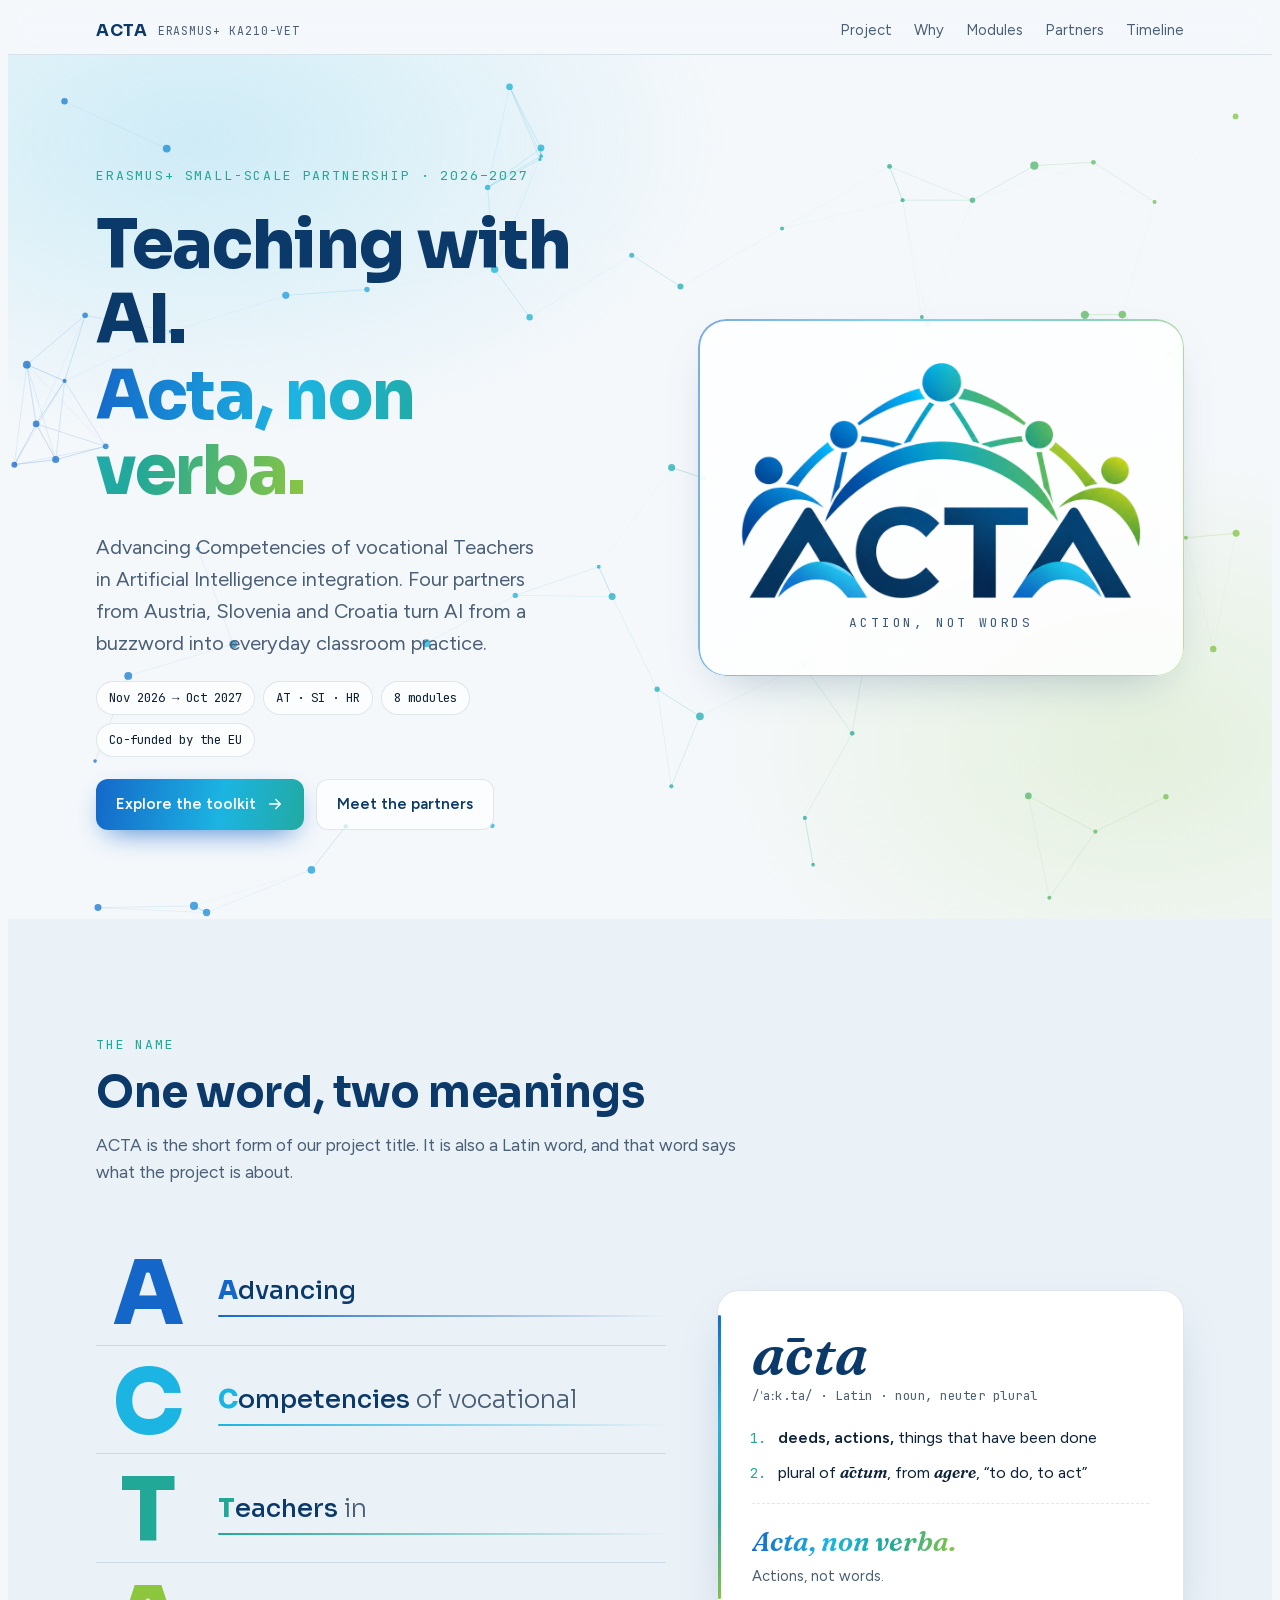
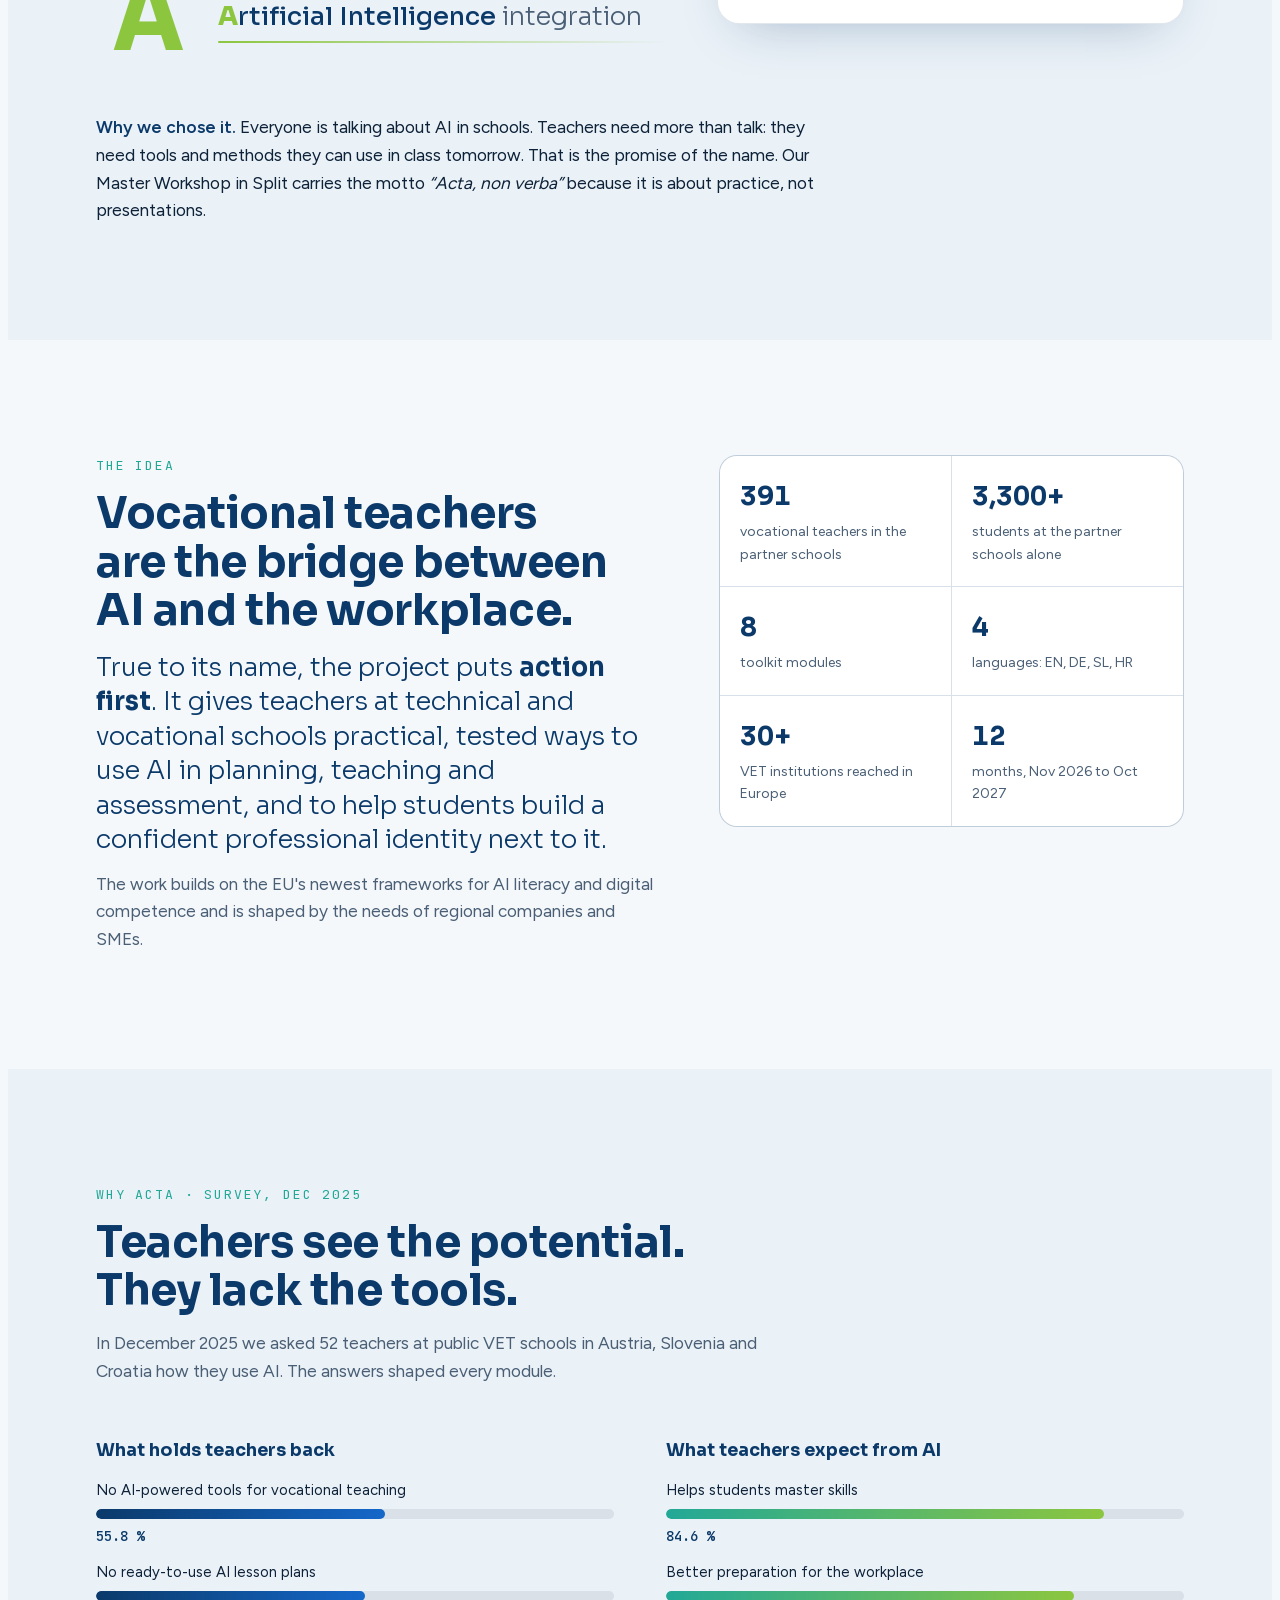
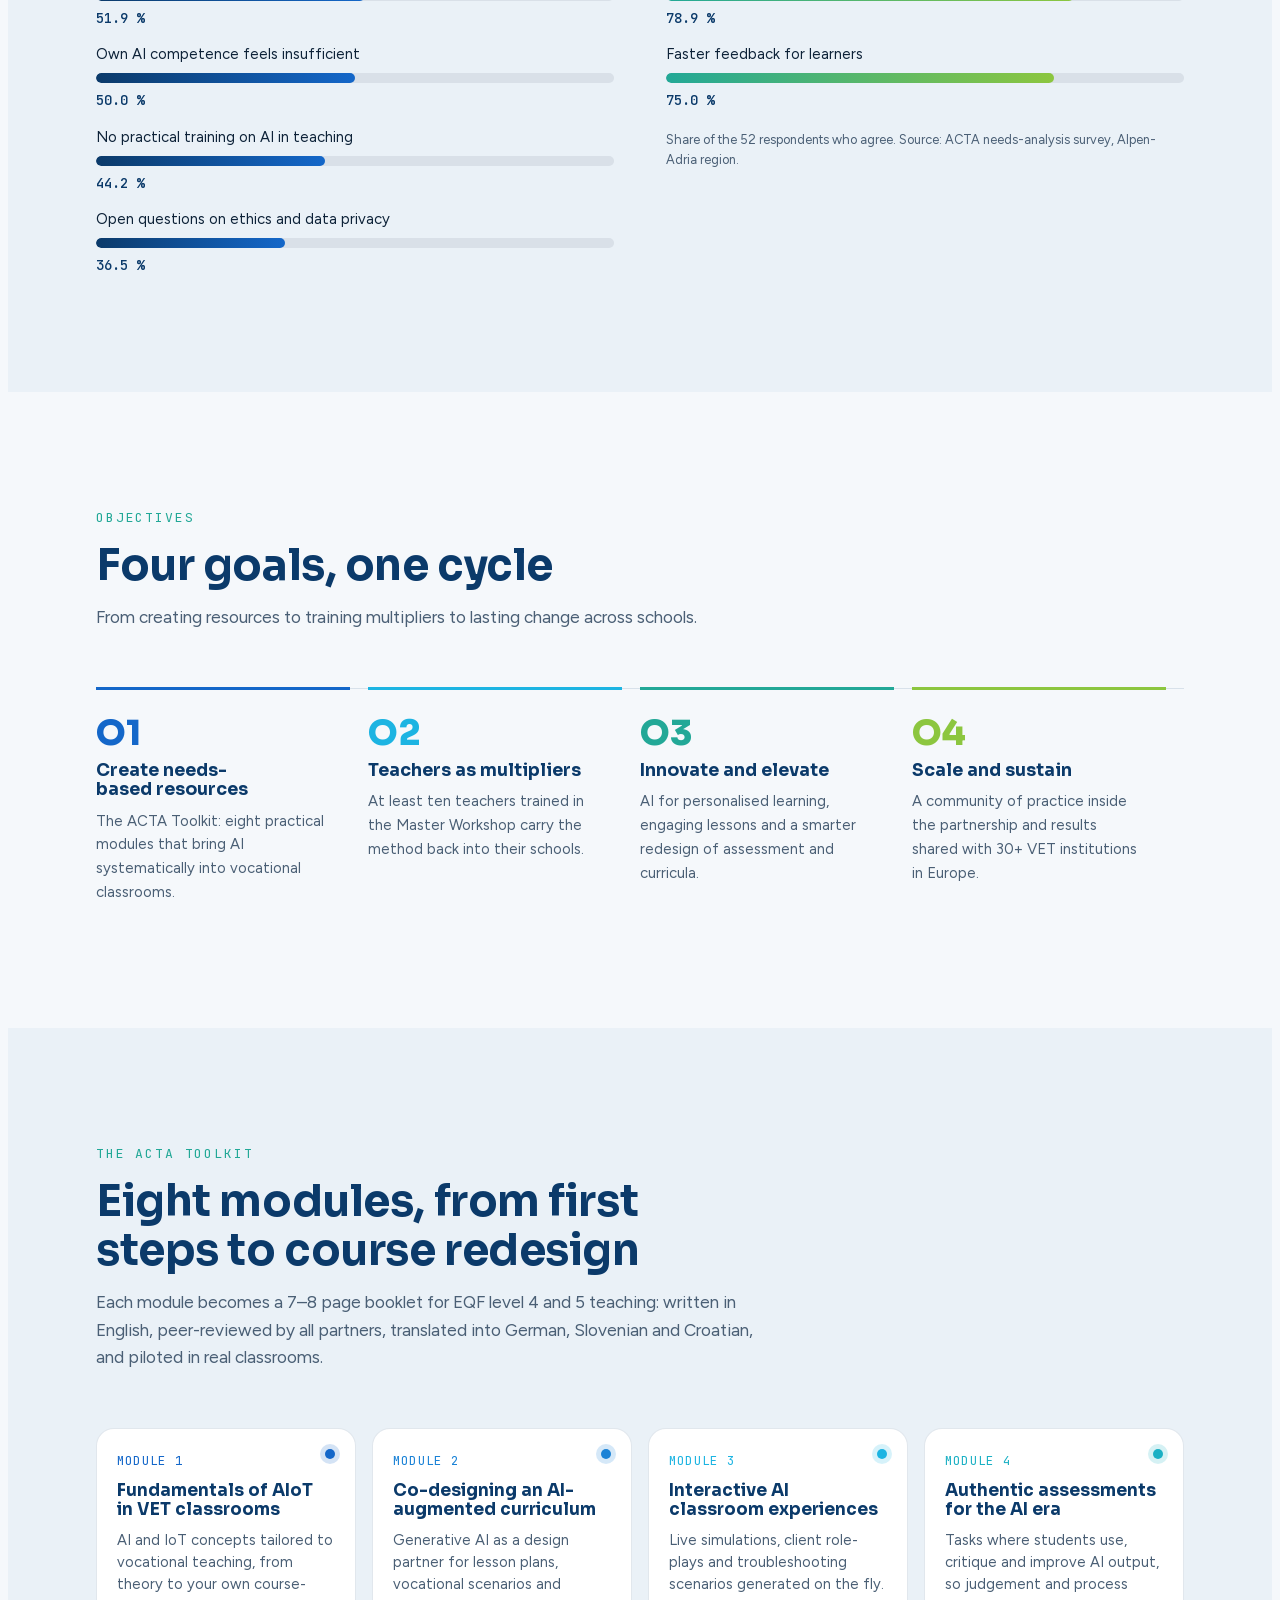
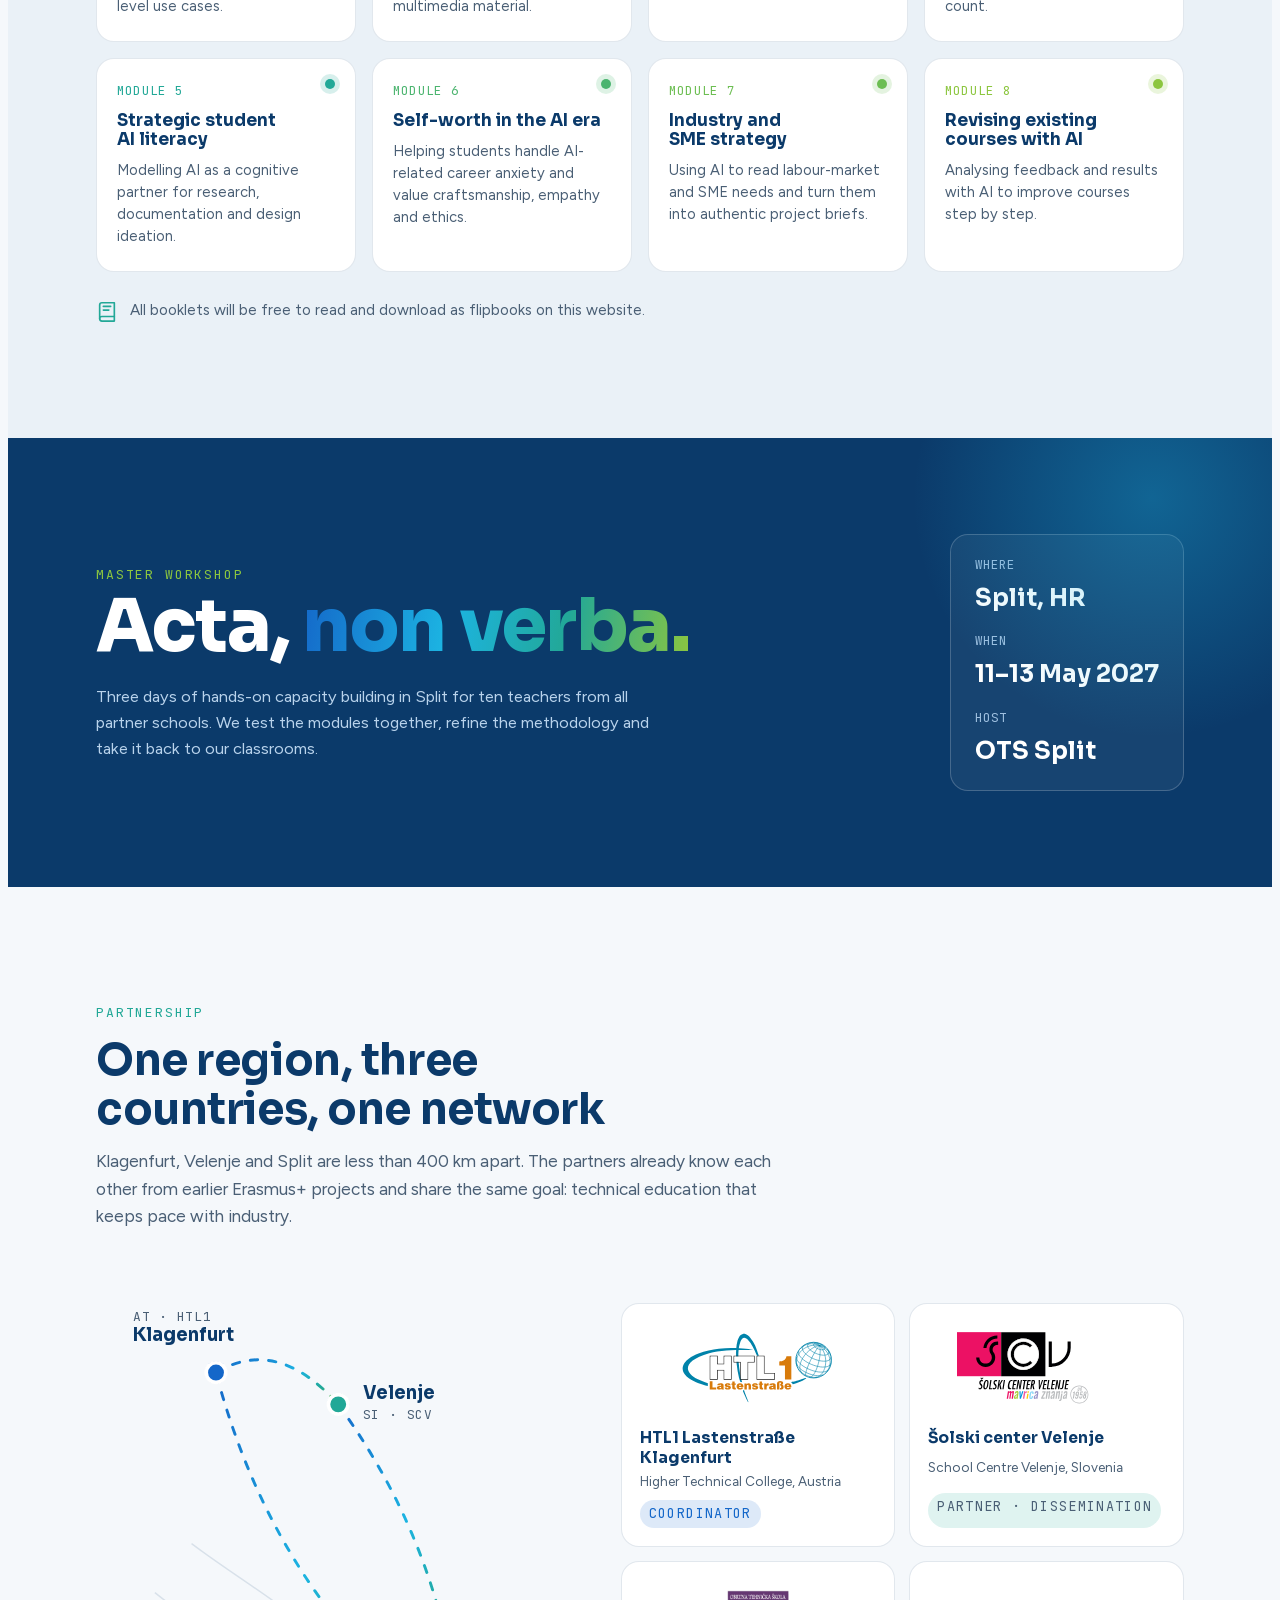
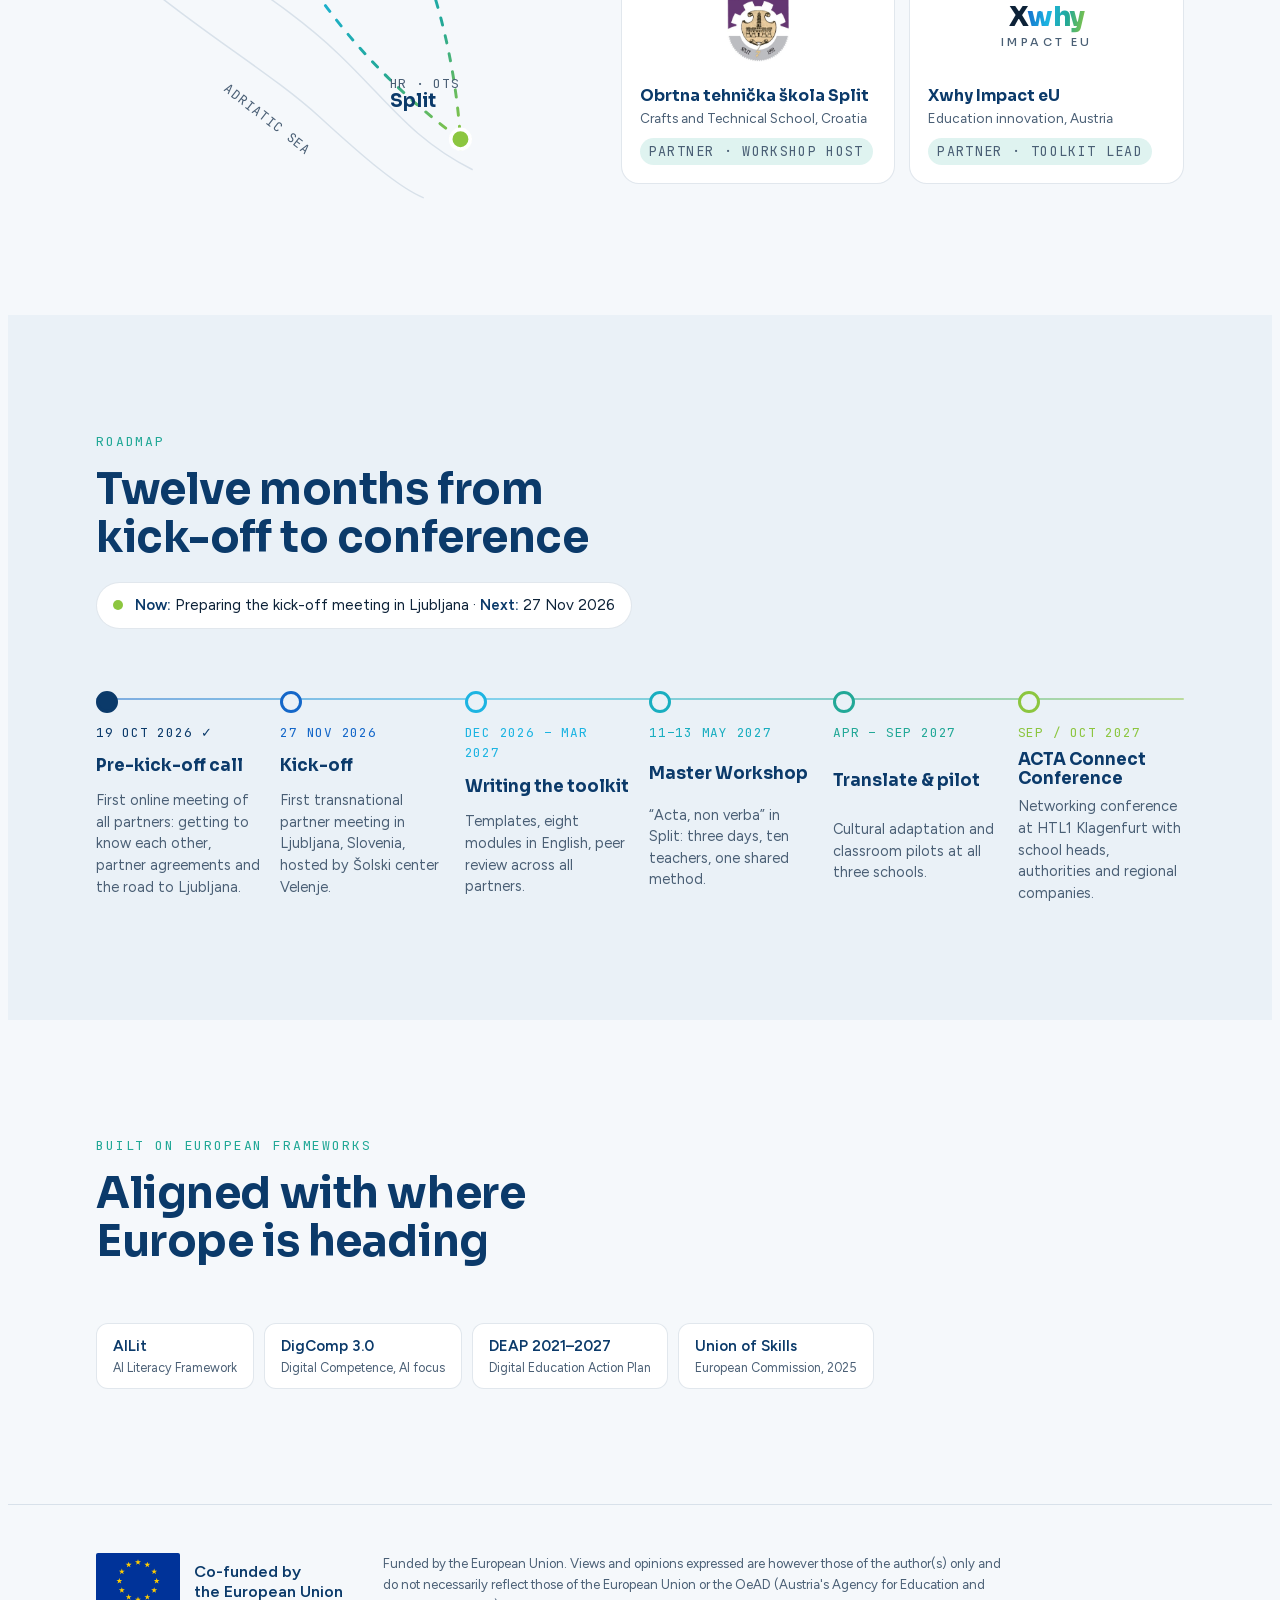
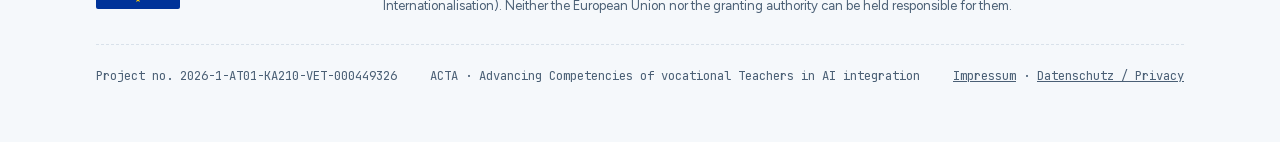
==== acta/index.html @ e03aee94 "Timeline: pre-kick-off call on 19 Oct 2026 Co-Authored-By: Claude Opus 5.5 <noreply@anthropic.com>" ====
<!doctype html>
<html lang="en">
<head>
<meta charset="utf-8">
<meta name="viewport" content="width=device-width, initial-scale=1, viewport-fit=cover">
<meta property="og:title" content="ACTA – Erasmus+ Partnership">
<meta property="og:description" content="Advancing Competencies of vocational Teachers in AI integration. Acta, non verba.">
<meta property="og:image" content="assets/acta_logo.png">
<link rel="icon" href="assets/acta_logo.png">
<title>ACTA – Erasmus+ Partnership</title>
<meta name="description" content="ACTA – Advancing Competencies of vocational Teachers in AI integration. Erasmus+ small-scale partnership of HTL1 Klagenfurt, Šolski center Velenje, Obrtna tehnička škola Split and Xwhy Impact.">
<link rel="stylesheet" href="assets/fonts.css">
<style>
/* Layout: one calm column; a live node-network hero echoes the logo's arc of connected people, then modules, route map, timeline, partners. */
:root {
  --navy: #0b3a6a;
  --blue: #1467c9;
  --cyan: #1cb4e2;
  --teal: #22a897;
  --lime: #8cc63f;
  --grad: linear-gradient(100deg, var(--blue) 0%, var(--cyan) 38%, var(--teal) 68%, var(--lime) 100%);

  --bg: #f5f8fb;
  --bg-2: #eaf1f7;
  --surface: rgba(255, 255, 255, .72);
  --surface-solid: #ffffff;
  --line: rgba(11, 58, 106, .12);
  --fg: #0d2238;
  --fg-soft: #4a5f75;
  --heading: var(--navy);
  --plate: rgba(255, 255, 255, .82);
  --shadow: 0 18px 50px -24px rgba(11, 58, 106, .35);

  --f-display: "Sora", "Avenir Next", "Segoe UI", system-ui, sans-serif;
  --f-body: "Figtree", "Helvetica Neue", "Segoe UI", system-ui, sans-serif;
  --f-mono: "JetBrains Mono", ui-monospace, "SF Mono", Menlo, monospace;

  --step--1: .82rem;
  --step-0: 1.02rem;
  --step-1: 1.25rem;
  --step-2: 1.6rem;
  --step-3: clamp(1.9rem, 1.4rem + 2vw, 2.7rem);
  --step-4: clamp(2.4rem, 1.6rem + 3.6vw, 4.2rem);
  --wrap: 1120px;
}
@media (prefers-color-scheme: dark) {
  :root:not([data-theme="light"]) {
    --bg: #07131f;
    --bg-2: #0b1c2d;
    --surface: rgba(18, 38, 58, .62);
    --surface-solid: #0f2336;
    --line: rgba(160, 205, 240, .14);
    --fg: #dce8f3;
    --fg-soft: #93a9bf;
    --heading: #eef6ff;
    --plate: rgba(240, 247, 255, .92);
    --shadow: 0 18px 50px -24px rgba(0, 0, 0, .7);
    color-scheme: dark;
  }
}
:root[data-theme="dark"] {
  --bg: #07131f;
  --bg-2: #0b1c2d;
  --surface: rgba(18, 38, 58, .62);
  --surface-solid: #0f2336;
  --line: rgba(160, 205, 240, .14);
  --fg: #dce8f3;
  --fg-soft: #93a9bf;
  --heading: #eef6ff;
  --plate: rgba(240, 247, 255, .92);
  --shadow: 0 18px 50px -24px rgba(0, 0, 0, .7);
  color-scheme: dark;
}

* { box-sizing: border-box; }
html { scroll-behavior: smooth; }
body {
  background: var(--bg);
  color: var(--fg);
  font-family: var(--f-body);
  font-size: var(--step-0);
  line-height: 1.6;
  overflow-x: hidden;
}
h1, h2, h3 { font-family: var(--f-display); color: var(--heading); text-wrap: balance; line-height: 1.12; margin: 0; }
p { margin: 0; }
a { color: inherit; }
:focus-visible { outline: 2px solid var(--cyan); outline-offset: 3px; border-radius: 6px; }

.wrap {
  max-width: var(--wrap);
  margin-inline: auto;
  padding-left: max(16px, env(safe-area-inset-left, 0px));
  padding-right: max(16px, env(safe-area-inset-right, 0px));
}
.eyebrow {
  font-family: var(--f-mono);
  font-size: var(--step--1);
  letter-spacing: .14em;
  text-transform: uppercase;
  color: var(--teal);
}
.grad-text {
  background: var(--grad);
  -webkit-background-clip: text;
  background-clip: text;
  color: transparent;
}

/* ---------- top bar ---------- */
.bar {
  position: sticky;
  top: env(safe-area-inset-top, 0px);
  z-index: 20;
  backdrop-filter: blur(14px) saturate(1.4);
  -webkit-backdrop-filter: blur(14px) saturate(1.4);
  background: color-mix(in srgb, var(--bg) 70%, transparent);
  border-bottom: 1px solid var(--line);
}
.bar .wrap { display: flex; align-items: center; justify-content: space-between; gap: 16px; padding-block: 10px; }
.bar-brand { display: flex; align-items: center; gap: 10px; text-decoration: none; font-family: var(--f-display); font-weight: 700; color: var(--heading); letter-spacing: .04em; }
.bar-brand span { font-family: var(--f-mono); font-weight: 400; font-size: .72rem; color: var(--fg-soft); letter-spacing: .08em; }
.bar nav { display: flex; gap: 22px; font-size: .92rem; }
.bar nav a { text-decoration: none; color: var(--fg-soft); transition: color .2s; }
.bar nav a:hover { color: var(--heading); }
.progress { position: absolute; left: 0; bottom: -1px; height: 2px; width: 100%; background: var(--grad); transform-origin: 0 50%; transform: scaleX(var(--p, 0)); }
@media (max-width: 720px) { .bar nav { display: none; } }

/* ---------- hero ---------- */
.hero { position: relative; overflow: hidden; isolation: isolate; }
#net { position: absolute; inset: 0; width: 100%; height: 100%; z-index: -1; }
.hero::after {
  content: ""; position: absolute; inset: 0; z-index: -1; pointer-events: none;
  background:
    radial-gradient(60% 50% at 15% 10%, color-mix(in srgb, var(--cyan) 18%, transparent), transparent 70%),
    radial-gradient(50% 50% at 90% 80%, color-mix(in srgb, var(--lime) 16%, transparent), transparent 70%);
}
.hero .wrap { display: grid; grid-template-columns: 1.05fr .95fr; gap: clamp(24px, 5vw, 64px); align-items: center; padding-block: clamp(48px, 9vw, 110px) clamp(48px, 7vw, 90px); }
.hero-copy { display: grid; gap: 22px; min-width: 0; }
.hero h1 { font-size: var(--step-4); font-weight: 800; letter-spacing: -.02em; }
.hero h1 em { font-style: normal; }
.lede { font-size: var(--step-1); color: var(--fg-soft); max-width: 34ch; }
.chips { display: flex; flex-wrap: wrap; gap: 8px; }
.chip {
  font-family: var(--f-mono); font-size: .78rem; padding: 6px 12px; border-radius: 999px;
  border: 1px solid var(--line); background: var(--surface); color: var(--fg);
  backdrop-filter: blur(8px); -webkit-backdrop-filter: blur(8px);
}
.cta-row { display: flex; flex-wrap: wrap; gap: 12px; }
.btn {
  display: inline-flex; align-items: center; gap: 10px; padding: 12px 20px; border-radius: 12px;
  font-weight: 600; text-decoration: none; font-size: .96rem; transition: transform .2s, box-shadow .2s;
}
.btn-primary { background: var(--grad); color: #fff; box-shadow: 0 10px 30px -12px var(--blue); background-size: 160% 100%; background-position: 0 0; transition: background-position .5s, transform .2s; }
.btn-primary:hover { background-position: 100% 0; transform: translateY(-2px); }
.btn-ghost { border: 1px solid var(--line); color: var(--heading); background: var(--surface); }
.btn-ghost:hover { transform: translateY(-2px); }
.btn svg { width: 18px; height: 18px; }

.logo-plate {
  position: relative; padding: clamp(22px, 4vw, 42px); border-radius: 28px;
  background: var(--plate); border: 1px solid rgba(255, 255, 255, .6);
  box-shadow: var(--shadow); backdrop-filter: blur(12px); -webkit-backdrop-filter: blur(12px);
  transform: perspective(900px) rotateX(var(--rx, 0deg)) rotateY(var(--ry, 0deg));
  transition: transform .25s ease-out;
}
.logo-plate::before {
  content: ""; position: absolute; inset: -1px; border-radius: inherit; padding: 1.5px;
  background: var(--grad);
  -webkit-mask: linear-gradient(#000 0 0) content-box, linear-gradient(#000 0 0);
  -webkit-mask-composite: xor; mask-composite: exclude; opacity: .55;
}
.logo-plate img { display: block; width: 100%; height: auto; }
.logo-plate .motto { margin-top: 14px; text-align: center; font-family: var(--f-mono); font-size: .8rem; letter-spacing: .22em; text-transform: uppercase; color: #3d5a78; }
@media (max-width: 860px) {
  .hero .wrap { grid-template-columns: 1fr; }
  .logo-plate { max-width: 460px; order: -1; }
}

/* ---------- sections ---------- */
section { padding-block: clamp(64px, 9vw, 120px); }
.sec-head { display: grid; gap: 14px; max-width: 62ch; margin-bottom: clamp(32px, 5vw, 56px); }
.sec-head h2 { font-size: var(--step-3); font-weight: 700; letter-spacing: -.01em; }
.sec-head p { color: var(--fg-soft); font-size: 1.08rem; }
.alt { background: var(--bg-2); }

.reveal { transition: transform .8s cubic-bezier(.2, .7, .2, 1), opacity .8s; }
.reveal.pre { transform: translateY(18px); opacity: .35; }

/* idea */
.idea { display: grid; grid-template-columns: 1.2fr 1fr; gap: clamp(28px, 5vw, 72px); align-items: start; }
.idea .big { font-family: var(--f-display); font-size: var(--step-2); font-weight: 300; line-height: 1.35; color: var(--heading); }
.idea .big strong { font-weight: 700; }
.facts { display: grid; grid-template-columns: 1fr 1fr; gap: 1px; background: var(--line); border: 1px solid var(--line); border-radius: 18px; overflow: hidden; }
.fact { background: var(--surface-solid); padding: 20px; display: grid; gap: 4px; }
.fact b { font-family: var(--f-display); font-size: var(--step-2); color: var(--heading); font-variant-numeric: tabular-nums; }
.fact span { font-size: .88rem; color: var(--fg-soft); }
@media (max-width: 820px) { .idea { grid-template-columns: 1fr; } }

/* name: acronym + Latin dictionary entry */
.name-sec { background: var(--bg-2); }
.name-grid { display: grid; grid-template-columns: 1.1fr .9fr; gap: clamp(24px, 4vw, 56px); align-items: center; }
.acro { display: grid; gap: 6px; min-width: 0; }
.acro-row {
  display: grid; grid-template-columns: clamp(64px, 9vw, 104px) 1fr; align-items: center; gap: 18px;
  padding: 6px 0; border-bottom: 1px solid var(--line);
}
.acro-row:last-child { border-bottom: 0; }
.acro .L {
  font-family: var(--f-display); font-weight: 800; font-size: clamp(3.2rem, 2rem + 5vw, 5.6rem); line-height: 1;
  color: var(--hue); text-align: center; transition: transform .35s cubic-bezier(.2, .7, .2, 1);
}
.acro .W { font-family: var(--f-display); font-size: clamp(1.1rem, .9rem + 1vw, 1.6rem); font-weight: 500; color: var(--heading); min-width: 0; position: relative; padding-bottom: 6px; }
.acro .W b { color: var(--hue); font-weight: 800; }
.acro .W em { font-style: normal; font-weight: 300; color: var(--fg-soft); }
.acro .W::after {
  content: ""; position: absolute; left: 0; bottom: 0; height: 2px; width: 100%; border-radius: 2px;
  background: linear-gradient(90deg, var(--hue), transparent); transform-origin: 0 50%; transform: scaleX(.25);
  transition: transform .6s cubic-bezier(.2, .7, .2, 1);
}
.acro-row:hover .L { transform: translateX(6px) scale(1.06); }
.acro-row:hover .W::after { transform: scaleX(1); }
.acro:not(.pre) .acro-row .W::after { transform: scaleX(1); }
.acro .acro-row:nth-child(2) .W::after { transition-delay: .12s; }
.acro .acro-row:nth-child(3) .W::after { transition-delay: .24s; }
.acro .acro-row:nth-child(4) .W::after { transition-delay: .36s; }

.lex {
  position: relative; padding: clamp(22px, 3vw, 34px); border-radius: 22px; background: var(--surface-solid);
  border: 1px solid var(--line); box-shadow: var(--shadow); display: grid; gap: 18px; align-content: start; min-width: 0;
}
.lex::before { content: ""; position: absolute; left: 0; top: 24px; bottom: 24px; width: 3px; border-radius: 3px; background: var(--grad); }
.lex-head { display: grid; gap: 4px; }
.lex-word { font-family: "Fraunces", Georgia, "Times New Roman", serif; font-style: italic; font-weight: 600; font-size: clamp(2.6rem, 2rem + 2.4vw, 3.6rem); line-height: 1; color: var(--heading); }
.lex-ipa { font-family: var(--f-mono); font-size: .78rem; letter-spacing: .04em; color: var(--fg-soft); }
.lex-def { margin: 0; padding-left: 1.3em; display: grid; gap: 8px; }
.lex-def li { padding-left: 4px; }
.lex-def li::marker { font-family: var(--f-mono); color: var(--teal); font-size: .85em; }
.lex-def i { font-family: "Fraunces", Georgia, serif; }
.lex-quote { display: grid; gap: 2px; padding-top: 16px; border-top: 1px dashed var(--line); }
.lex-quote .q { font-family: "Fraunces", Georgia, serif; font-style: italic; font-size: 1.7rem; font-weight: 600; background: var(--grad); -webkit-background-clip: text; background-clip: text; color: transparent; width: fit-content; }
.lex-quote .t { font-size: .92rem; color: var(--fg-soft); }
.why-name { margin-top: clamp(28px, 4vw, 44px); max-width: 68ch; font-size: 1.08rem; }
.why-name strong { color: var(--heading); }
@media (max-width: 860px) { .name-grid { grid-template-columns: 1fr; } }

/* need / survey */
.need { display: grid; grid-template-columns: 1fr 1fr; gap: clamp(24px, 4vw, 56px); }
.need-col { display: grid; gap: 18px; align-content: start; min-width: 0; }
.need-col h3 { font-size: 1.1rem; }
.bars { display: grid; gap: 14px; }
.b { display: grid; grid-template-columns: 1fr auto; gap: 6px 14px; align-items: center; }
.b span { font-size: .93rem; }
.b b { font-family: var(--f-mono); font-size: .88rem; font-weight: 500; color: var(--heading); font-variant-numeric: tabular-nums; }
.b i { grid-column: 1 / -1; height: 10px; border-radius: 999px; background: color-mix(in srgb, var(--fg) 8%, transparent); position: relative; overflow: hidden; }
.b i::after { content: ""; position: absolute; inset: 0 auto 0 0; width: calc(var(--v) * 1%); border-radius: inherit; background: linear-gradient(90deg, var(--navy), var(--blue)); transform-origin: 0 50%; transition: transform 1.2s cubic-bezier(.2, .7, .2, 1); }
.bars.pos .b i::after { background: linear-gradient(90deg, var(--teal), var(--lime)); }
.pre .b i::after { transform: scaleX(.15); }
.need-note { font-size: .8rem; color: var(--fg-soft); }
@media (max-width: 820px) { .need { grid-template-columns: 1fr; } }

/* goals */
.goals { display: grid; grid-template-columns: repeat(4, minmax(0, 1fr)); gap: 0; border-top: 1px solid var(--line); }
.goal { padding: 26px 22px 8px 0; display: grid; gap: 10px; align-content: start; border-top: 3px solid var(--hue); margin-top: -2px; margin-right: 18px; }
.goal .num { font-family: var(--f-display); font-weight: 800; font-size: 2.2rem; line-height: 1; color: var(--hue); }
.goal h3 { font-size: 1.08rem; }
.goal p { font-size: .93rem; color: var(--fg-soft); }
@media (max-width: 900px) { .goals { grid-template-columns: repeat(2, minmax(0, 1fr)); row-gap: 20px; } }
@media (max-width: 480px) { .goals { grid-template-columns: 1fr; } .goal { margin-right: 0; } }

/* modules */
.modules { display: grid; grid-template-columns: repeat(4, minmax(0, 1fr)); gap: 16px; }
.mod {
  position: relative; padding: 22px 20px 24px; border-radius: 18px; background: var(--surface-solid);
  border: 1px solid var(--line); display: grid; gap: 10px; align-content: start; overflow: hidden;
  transition: transform .3s, border-color .3s, box-shadow .3s;
}
.mod::before {
  content: ""; position: absolute; inset: 0; pointer-events: none; opacity: 0; transition: opacity .35s;
  background: radial-gradient(240px circle at var(--mx, 50%) var(--my, 0%), color-mix(in srgb, var(--hue) 22%, transparent), transparent 70%);
}
.mod:hover { transform: translateY(-4px); border-color: color-mix(in srgb, var(--hue) 55%, transparent); box-shadow: var(--shadow); }
.mod:hover::before { opacity: 1; }
.mod .num { font-family: var(--f-mono); font-size: .78rem; color: var(--hue); letter-spacing: .1em; }
.mod h3 { font-size: 1.06rem; font-weight: 700; }
.mod p { font-size: .92rem; color: var(--fg-soft); line-height: 1.5; }
.mod .dot { position: absolute; top: 20px; right: 20px; width: 10px; height: 10px; border-radius: 50%; background: var(--hue); box-shadow: 0 0 0 5px color-mix(in srgb, var(--hue) 18%, transparent); }
@media (max-width: 1000px) { .modules { grid-template-columns: repeat(2, minmax(0, 1fr)); } }
@media (max-width: 520px) { .modules { grid-template-columns: 1fr; } }
.out-note { margin-top: 26px; display: flex; flex-wrap: wrap; align-items: center; gap: 12px; color: var(--fg-soft); font-size: .95rem; }
.out-note svg { width: 22px; height: 22px; flex: none; color: var(--teal); }

/* workshop banner */
.motto-band { position: relative; overflow: hidden; background: var(--navy); color: #eaf4ff; }
.motto-band .wrap { display: grid; grid-template-columns: 1fr auto; gap: 32px; align-items: center; padding-block: clamp(52px, 8vw, 96px); }
.motto-band h2 { color: #fff; font-size: clamp(2.2rem, 1.4rem + 4vw, 4.6rem); font-weight: 800; letter-spacing: -.02em; }
.motto-band h2 .grad-text { display: inline-block; }
.motto-band p { color: #b9d3ec; max-width: 52ch; margin-top: 16px; }
.motto-band .eyebrow { color: var(--lime); }
.motto-band .ticket { border: 1px solid rgba(255, 255, 255, .2); border-radius: 18px; padding: 20px 24px; display: grid; gap: 4px; min-width: 210px; background: rgba(255, 255, 255, .05); }
.ticket b { font-family: var(--f-display); font-size: 1.5rem; color: #fff; }
.ticket span { font-family: var(--f-mono); font-size: .78rem; color: #9fc0e0; letter-spacing: .08em; }
.motto-band .glow { position: absolute; width: 520px; height: 520px; right: -140px; top: -200px; border-radius: 50%; background: radial-gradient(circle, rgba(28, 180, 226, .35), transparent 65%); pointer-events: none; animation: drift 14s ease-in-out infinite alternate; }
@keyframes drift { to { transform: translate(-120px, 120px); } }
@media (max-width: 760px) { .motto-band .wrap { grid-template-columns: 1fr; } }

/* route map + partners */
.route { display: grid; grid-template-columns: .9fr 1.1fr; gap: clamp(24px, 5vw, 64px); align-items: center; }
.map-box { min-width: 0; }
.map-box svg { width: 100%; height: auto; display: block; max-width: 440px; margin-inline: auto; }
.map-box .lbl { font-family: var(--f-display); font-weight: 700; font-size: 15px; fill: var(--heading); }
.map-box .sub { font-family: var(--f-mono); font-size: 10.5px; fill: var(--fg-soft); letter-spacing: .06em; }
.map-box .arc { fill: none; stroke: url(#arcGrad); stroke-width: 2.4; stroke-linecap: round; stroke-dasharray: 6 9; animation: flow 1.6s linear infinite; }
.map-box .land { fill: none; stroke: var(--line); stroke-width: 1.2; }
@keyframes flow { to { stroke-dashoffset: -30; } }
.pulse { transform-box: fill-box; transform-origin: center; animation: pulse 2.6s ease-out infinite; }
@keyframes pulse { 0% { transform: scale(.6); opacity: .9; } 100% { transform: scale(2.6); opacity: 0; } }

.partners { display: grid; grid-template-columns: repeat(2, minmax(0, 1fr)); gap: 14px; }
.partner {
  display: grid; grid-template-rows: 92px auto; gap: 14px; padding: 18px; border-radius: 18px;
  background: var(--surface-solid); border: 1px solid var(--line); text-decoration: none;
  transition: transform .25s, box-shadow .25s;
}
.partner:hover { transform: translateY(-3px); box-shadow: var(--shadow); }
.partner .logo { display: grid; place-items: center; background: #fff; border-radius: 12px; padding: 10px; }
.partner .logo img { max-height: 72px; width: auto; max-width: 100%; object-fit: contain; }
.partner .logo svg.htl-logo { display: block; height: 72px; width: auto; max-width: 100%; }
.partner .meta { display: grid; gap: 2px; }
.partner .meta b { font-family: var(--f-display); font-size: .98rem; color: var(--heading); line-height: 1.3; }
.partner .meta span { font-size: .84rem; color: var(--fg-soft); }
.partner .role { justify-self: start; margin-top: 6px; font-family: var(--f-mono); font-size: .7rem; letter-spacing: .1em; text-transform: uppercase; padding: 3px 9px; border-radius: 999px; background: color-mix(in srgb, var(--teal) 14%, transparent); color: var(--teal); }
.partner .role.coord { background: color-mix(in srgb, var(--blue) 14%, transparent); color: var(--blue); }
.xwhy { font-family: var(--f-display); font-weight: 800; font-size: 1.7rem; letter-spacing: -.02em; color: #0d2238; line-height: 1; text-align: center; }
.xwhy small { display: block; font-weight: 500; font-size: .7rem; letter-spacing: .3em; text-transform: uppercase; color: #4a5f75; margin-top: 6px; }
.xwhy i { font-style: normal; background: var(--grad); -webkit-background-clip: text; background-clip: text; color: transparent; }
@media (max-width: 900px) { .route { grid-template-columns: 1fr; } }
@media (max-width: 460px) { .partners { grid-template-columns: 1fr; } }

/* timeline */
.tl { position: relative; display: grid; grid-template-columns: repeat(6, minmax(0, 1fr)); gap: 18px; }
.tl::before { content: ""; position: absolute; left: 0; right: 0; top: 13px; height: 2px; background: var(--grad); opacity: .5; border-radius: 2px; }
.step { position: relative; display: grid; gap: 8px; padding-top: 38px; min-width: 0; }
.step::before { content: ""; position: absolute; top: 6px; left: 0; width: 16px; height: 16px; border-radius: 50%; background: var(--bg); border: 3px solid var(--hue); }
.alt .step::before { background: var(--bg-2); }
.alt .tl .step.done::before, .tl .step.done::before { background: var(--hue); }
.step time { font-family: var(--f-mono); font-size: .8rem; color: var(--hue); letter-spacing: .06em; }
.step h3 { font-size: 1.04rem; }
.step p { font-size: .9rem; color: var(--fg-soft); line-height: 1.5; }
@media (max-width: 900px) {
  .tl { grid-template-columns: 1fr; gap: 26px; padding-left: 30px; }
  .tl::before { left: 7px; right: auto; top: 0; bottom: 0; width: 2px; height: auto; background: linear-gradient(180deg, var(--blue), var(--cyan), var(--teal), var(--lime)); }
  .step { padding-top: 0; }
  .step::before { left: -30px; top: 4px; }
}

.now-bar { display: inline-flex; align-items: center; gap: 12px; justify-self: start; margin-top: 6px; padding: 10px 16px; border-radius: 999px; background: var(--surface-solid); border: 1px solid var(--line); font-size: .95rem; }
.now-bar b { color: var(--heading); }
.now-dot { width: 10px; height: 10px; border-radius: 50%; background: var(--lime); box-shadow: 0 0 0 0 color-mix(in srgb, var(--lime) 60%, transparent); animation: nowPulse 2s ease-out infinite; flex: none; }
@keyframes nowPulse { to { box-shadow: 0 0 0 10px transparent; } }

/* frameworks */
.fw { display: flex; flex-wrap: wrap; gap: 10px; }
.fw span { padding: 10px 16px; border-radius: 12px; border: 1px solid var(--line); background: var(--surface-solid); font-weight: 600; color: var(--heading); font-size: .95rem; }
.fw small { display: block; font-weight: 400; color: var(--fg-soft); font-size: .78rem; }

/* footer */
footer { border-top: 1px solid var(--line); padding-block: 48px; }
footer .wrap { display: grid; grid-template-columns: auto 1fr; gap: 28px 40px; align-items: start; }
.eu { display: flex; align-items: center; gap: 14px; }
.eu svg { width: 84px; height: auto; flex: none; border-radius: 2px; }
.eu b { font-family: var(--f-body); font-weight: 600; font-size: 1.02rem; color: var(--heading); line-height: 1.25; }
.disclaimer { font-size: .82rem; color: var(--fg-soft); max-width: 70ch; }
.foot-meta { grid-column: 1 / -1; display: flex; flex-wrap: wrap; justify-content: space-between; gap: 12px; font-family: var(--f-mono); font-size: .76rem; color: var(--fg-soft); padding-top: 22px; border-top: 1px dashed var(--line); }
@media (max-width: 720px) { footer .wrap { grid-template-columns: 1fr; } }

@media (prefers-reduced-motion: reduce) {
  *, *::before, *::after { animation: none !important; transition: none !important; }
  .reveal.pre { transform: none; opacity: 1; }
  html { scroll-behavior: auto; }
}
</style>
</head>
<body>
<header class="bar">
  <div class="wrap">
    <a class="bar-brand" href="#top">ACTA <span>ERASMUS+ KA210-VET</span></a>
    <nav aria-label="Sections">
      <a href="#idea">Project</a>
      <a href="#need">Why</a>
      <a href="#modules">Modules</a>
      <a href="#partners">Partners</a>
      <a href="#timeline">Timeline</a>
    </nav>
    <div class="progress" id="progress"></div>
  </div>
</header>

<main id="top">
  <section class="hero" style="padding:0">
    <canvas id="net" aria-hidden="true"></canvas>
    <div class="wrap">
      <div class="hero-copy">
        <div class="eyebrow">Erasmus+ Small-scale Partnership · 2026–2027</div>
        <h1>Teaching with AI.<br><em class="grad-text">Acta, non verba.</em></h1>
        <p class="lede">Advancing Competencies of vocational Teachers in Artificial Intelligence integration. Four partners from Austria, Slovenia and Croatia turn AI from a buzzword into everyday classroom practice.</p>
        <div class="chips">
          <span class="chip">Nov 2026 → Oct 2027</span>
          <span class="chip">AT · SI · HR</span>
          <span class="chip">8 modules</span>
          <span class="chip">Co-funded by the EU</span>
        </div>
        <div class="cta-row">
          <a class="btn btn-primary" href="#modules">Explore the toolkit
            <svg viewBox="0 0 24 24" fill="none" stroke="currentColor" stroke-width="2" stroke-linecap="round" stroke-linejoin="round"><path d="M5 12h14M13 6l6 6-6 6"/></svg></a>
          <a class="btn btn-ghost" href="#partners">Meet the partners</a>
        </div>
      </div>
      <div class="logo-plate" id="plate">
        <img src="assets/acta_logo.png" alt="ACTA project logo: four connected figures forming an arc above the word ACTA" width="900" height="532">
        <div class="motto">action, not words</div>
      </div>
    </div>
  </section>

  <section id="name" class="name-sec">
    <div class="wrap">
      <div class="sec-head reveal">
        <div class="eyebrow">The name</div>
        <h2>One word, two meanings</h2>
        <p>ACTA is the short form of our project title. It is also a Latin word, and that word says what the project is about.</p>
      </div>

      <div class="name-grid">
        <div class="acro reveal" aria-label="ACTA: Advancing Competencies of vocational Teachers in Artificial Intelligence integration">
          <div class="acro-row" style="--hue: var(--blue)"><span class="L">A</span><span class="W"><b>A</b>dvancing</span></div>
          <div class="acro-row" style="--hue: var(--cyan)"><span class="L">C</span><span class="W"><b>C</b>ompetencies <em>of vocational</em></span></div>
          <div class="acro-row" style="--hue: var(--teal)"><span class="L">T</span><span class="W"><b>T</b>eachers <em>in</em></span></div>
          <div class="acro-row" style="--hue: var(--lime)"><span class="L">A</span><span class="W"><b>A</b>rtificial Intelligence <em>integration</em></span></div>
        </div>

        <div class="lex reveal">
          <div class="lex-head">
            <span class="lex-word">ācta</span>
            <span class="lex-ipa">/ˈaːk.ta/ · Latin · noun, neuter plural</span>
          </div>
          <ol class="lex-def">
            <li><b>deeds, actions,</b> things that have been done</li>
            <li>plural of <i>āctum</i>, from <i>agere</i>, “to do, to act”</li>
          </ol>
          <div class="lex-quote">
            <span class="q">Acta, non verba.</span>
            <span class="t">Actions, not words.</span>
          </div>
        </div>
      </div>

      <div class="why-name reveal">
        <p><strong>Why we chose it.</strong> Everyone is talking about AI in schools. Teachers need more than talk: they need tools and methods they can use in class tomorrow. That is the promise of the name. Our Master Workshop in Split carries the motto <em>“Acta, non verba”</em> because it is about practice, not presentations.</p>
      </div>
    </div>
  </section>

  <section id="idea">
    <div class="wrap idea reveal">
      <div class="sec-head" style="margin:0">
        <div class="eyebrow">The idea</div>
        <h2>Vocational teachers are the bridge between AI and the workplace.</h2>
        <p class="big">True to its name, the project puts <strong>action first</strong>. It gives teachers at technical and vocational schools practical, tested ways to use AI in planning, teaching and assessment, and to help students build a confident professional identity next to it.</p>
        <p>The work builds on the EU's newest frameworks for AI literacy and digital competence and is shaped by the needs of regional companies and SMEs.</p>
      </div>
      <div class="facts" role="list">
        <div class="fact" role="listitem"><b>391</b><span>vocational teachers in the partner schools</span></div>
        <div class="fact" role="listitem"><b>3,300+</b><span>students at the partner schools alone</span></div>
        <div class="fact" role="listitem"><b>8</b><span>toolkit modules</span></div>
        <div class="fact" role="listitem"><b>4</b><span>languages: EN, DE, SL, HR</span></div>
        <div class="fact" role="listitem"><b>30+</b><span>VET institutions reached in Europe</span></div>
        <div class="fact" role="listitem"><b>12</b><span>months, Nov 2026 to Oct 2027</span></div>
      </div>
    </div>
  </section>

  <section id="need" class="alt">
    <div class="wrap">
      <div class="sec-head reveal">
        <div class="eyebrow">Why ACTA · Survey, Dec 2025</div>
        <h2>Teachers see the potential. They lack the tools.</h2>
        <p>In December 2025 we asked 52 teachers at public VET schools in Austria, Slovenia and Croatia how they use AI. The answers shaped every module.</p>
      </div>
      <div class="need">
        <div class="need-col reveal">
          <h3>What holds teachers back</h3>
          <div class="bars">
            <div class="b" style="--v:55.77"><span>No AI-powered tools for vocational teaching</span><i></i><b>55.8 %</b></div>
            <div class="b" style="--v:51.92"><span>No ready-to-use AI lesson plans</span><i></i><b>51.9 %</b></div>
            <div class="b" style="--v:50"><span>Own AI competence feels insufficient</span><i></i><b>50.0 %</b></div>
            <div class="b" style="--v:44.23"><span>No practical training on AI in teaching</span><i></i><b>44.2 %</b></div>
            <div class="b" style="--v:36.54"><span>Open questions on ethics and data privacy</span><i></i><b>36.5 %</b></div>
          </div>
        </div>
        <div class="need-col reveal">
          <h3>What teachers expect from AI</h3>
          <div class="bars pos">
            <div class="b" style="--v:84.62"><span>Helps students master skills</span><i></i><b>84.6 %</b></div>
            <div class="b" style="--v:78.85"><span>Better preparation for the workplace</span><i></i><b>78.9 %</b></div>
            <div class="b" style="--v:75"><span>Faster feedback for learners</span><i></i><b>75.0 %</b></div>
          </div>
          <p class="need-note">Share of the 52 respondents who agree. Source: ACTA needs-analysis survey, Alpen-Adria region.</p>
        </div>
      </div>
    </div>
  </section>

  <section id="goals">
    <div class="wrap">
      <div class="sec-head reveal">
        <div class="eyebrow">Objectives</div>
        <h2>Four goals, one cycle</h2>
        <p>From creating resources to training multipliers to lasting change across schools.</p>
      </div>
      <div class="goals">
        <div class="goal reveal" style="--hue: var(--blue)"><span class="num">O1</span><h3>Create needs-based resources</h3><p>The ACTA Toolkit: eight practical modules that bring AI systematically into vocational classrooms.</p></div>
        <div class="goal reveal" style="--hue: var(--cyan)"><span class="num">O2</span><h3>Teachers as multipliers</h3><p>At least ten teachers trained in the Master Workshop carry the method back into their schools.</p></div>
        <div class="goal reveal" style="--hue: var(--teal)"><span class="num">O3</span><h3>Innovate and elevate</h3><p>AI for personalised learning, engaging lessons and a smarter redesign of assessment and curricula.</p></div>
        <div class="goal reveal" style="--hue: var(--lime)"><span class="num">O4</span><h3>Scale and sustain</h3><p>A community of practice inside the partnership and results shared with 30+ VET institutions in Europe.</p></div>
      </div>
    </div>
  </section>

  <section id="modules" class="alt">
    <div class="wrap">
      <div class="sec-head reveal">
        <div class="eyebrow">The ACTA Toolkit</div>
        <h2>Eight modules, from first steps to course redesign</h2>
        <p>Each module becomes a 7–8 page booklet for EQF level 4 and 5 teaching: written in English, peer-reviewed by all partners, translated into German, Slovenian and Croatian, and piloted in real classrooms.</p>
      </div>
      <div class="modules" id="modGrid"></div>
      <p class="out-note reveal">
        <svg viewBox="0 0 24 24" fill="none" stroke="currentColor" stroke-width="1.8" stroke-linecap="round" stroke-linejoin="round"><path d="M4 5.5A2.5 2.5 0 0 1 6.5 3H20v15H6.5A2.5 2.5 0 0 0 4 20.5z"/><path d="M4 20.5A2.5 2.5 0 0 0 6.5 23H20v-5"/><path d="M8 7h8M8 11h6"/></svg>
        All booklets will be free to read and download as flipbooks on this website.
      </p>
    </div>
  </section>

  <section class="motto-band" aria-labelledby="ws-title" style="padding:0">
    <div class="glow"></div>
    <div class="wrap">
      <div>
        <div class="eyebrow">Master Workshop</div>
        <h2 id="ws-title">Acta, <span class="grad-text">non verba.</span></h2>
        <p>Three days of hands-on capacity building in Split for ten teachers from all partner schools. We test the modules together, refine the methodology and take it back to our classrooms.</p>
      </div>
      <div class="ticket">
        <span>WHERE</span><b>Split, HR</b>
        <span style="margin-top:10px">WHEN</span><b>11–13 May 2027</b>
        <span style="margin-top:10px">HOST</span><b>OTS Split</b>
      </div>
    </div>
  </section>

  <section id="partners">
    <div class="wrap">
      <div class="sec-head reveal">
        <div class="eyebrow">Partnership</div>
        <h2>One region, three countries, one network</h2>
        <p>Klagenfurt, Velenje and Split are less than 400 km apart. The partners already know each other from earlier Erasmus+ projects and share the same goal: technical education that keeps pace with industry.</p>
      </div>
      <div class="route">
        <div class="map-box reveal" aria-label="Map of partner cities Klagenfurt, Velenje and Split">
          <svg viewBox="0 0 360 420" role="img">
            <title>Partner cities: Klagenfurt (Austria), Velenje (Slovenia), Split (Croatia)</title>
            <defs>
              <linearGradient id="arcGrad" x1="0" y1="0" x2="1" y2="1">
                <stop offset="0" stop-color="#1467c9"/><stop offset=".45" stop-color="#1cb4e2"/><stop offset=".75" stop-color="#22a897"/><stop offset="1" stop-color="#8cc63f"/>
              </linearGradient>
            </defs>
            <!-- stylised Adriatic coast hint -->
            <path class="land" d="M70 210 C 110 240, 150 262, 190 300 S 250 370, 300 395"/>
            <path class="land" d="M40 250 C 90 290, 140 320, 175 352 S 240 410, 260 418"/>
            <text class="sub" x="96" y="330" transform="rotate(38 96 330)">ADRIATIC SEA</text>
            <!-- arcs -->
            <path class="arc" d="M90 70 Q 140 40 190 96"/>
            <path class="arc" d="M190 96 Q 280 220 290 370"/>
            <path class="arc" d="M290 370 Q 140 260 90 70"/>
            <!-- cities -->
            <g>
              <circle class="pulse" cx="90" cy="70" r="9" fill="#1467c9"/>
              <circle cx="90" cy="70" r="8" fill="#1467c9" stroke="#fff" stroke-width="3"/>
              <text class="lbl" x="22" y="44">Klagenfurt</text>
              <text class="sub" x="22" y="28">AT · HTL1</text>
            </g>
            <g>
              <circle class="pulse" cx="190" cy="96" r="9" fill="#22a897" style="animation-delay:.8s"/>
              <circle cx="190" cy="96" r="8" fill="#22a897" stroke="#fff" stroke-width="3"/>
              <text class="lbl" x="210" y="92">Velenje</text>
              <text class="sub" x="210" y="108">SI · SCV</text>
            </g>
            <g>
              <circle class="pulse" cx="290" cy="370" r="9" fill="#8cc63f" style="animation-delay:1.6s"/>
              <circle cx="290" cy="370" r="8" fill="#8cc63f" stroke="#fff" stroke-width="3"/>
              <text class="lbl" x="232" y="344">Split</text>
              <text class="sub" x="232" y="328">HR · OTS</text>
            </g>
          </svg>
        </div>

        <div class="partners">
          <a class="partner reveal" href="https://htl1-klagenfurt.at" target="_blank" rel="noopener">
            <div class="logo"><svg role="img" aria-label="HTL1 Lastenstraße Klagenfurt logo" class="htl-logo" xmlns="http://www.w3.org/2000/svg" xmlns:xlink="http://www.w3.org/1999/xlink" viewBox="0 0 432.46 202.88">
  <defs>
    <style>
      .htlc-1 {
        fill: #fff;
      }
      .htlc-2 {
        fill: #222;
      }
      .htlc-3 {
        fill: #0083aa;
      }
      .htlc-4 {
        clip-path: url(#htl-clip-b);
      }
      .htlc-5 {
        clip-path: url(#htl-clip-a);
      }
      .htlc-6 {
        fill: none;
      }
      .htlc-7 {
        fill: #d87b0b;
      }
    </style>
    <clipPath id="htl-clip-a">
      <rect class="htlc-6" x="0" y="0" width="432.46" height="202.88"/>
    </clipPath>
    <clipPath id="htl-clip-b">
      <rect class="htlc-6" x="0" y="0" width="432.46" height="202.88"/>
    </clipPath>
  </defs>
  <g >
    <g class="htlc-5">
      <g class="htlc-4">
        <path class="htlc-3" d="M106.38,47.07c-9.46,.97-19,2.75-28.58,4.95-9.58,2.19-19.18,4.98-28.64,8.62-4.72,1.82-9.41,3.86-13.99,6.23-4.58,2.36-9.08,5.01-13.33,8.19-4.23,3.18-8.29,6.84-11.56,11.44-1.62,2.3-3.06,4.83-4.05,7.62-.52,1.38-.89,2.84-1.16,4.31l-.18,1.11c-.06,.37-.08,.79-.12,1.19l-.05,.6c-.01,.2-.01,.34-.02,.51l-.03,.98c.02,6.32,2.48,11.89,5.78,16.39,3.31,4.53,7.39,8.1,11.64,11.2,4.27,3.09,8.78,5.67,13.37,7.93,4.59,2.27,9.28,4.22,14.01,5.95,9.3,3.41,16.61,5.96,26.01,8,.05-.59,.09-1.19,.15-1.78,.04-2.12,.07-4.23,.11-6.35-10.88-3-19.12-6.58-28.06-10.82C10.92,115.92-.57,83.24,79.35,59.67c36.89-10.88,97.71-8.88,123.88-9.01-5.82-1.5-48.44-8.58-96.85-3.59"/>
        <path class="htlc-3" d="M349.67,129.76c-3.3,1.09-11.78,4.56-20.09,6.88-10.09,2.81-19.92,4.4-19.92,4.4,3.58,2.58,5.34,6.48,5.34,6.48,.19,0,.39-.03,.64-.1,12.05-3.2,24.39-8.15,34.89-14.85,.96-.61,1.9-1.27,2.88-1.94-1.87-1.58-1.85-1.51-3.74-.88"/>
        <polygon class="htlc-7" points="81.02 161.87 81.02 138.44 88.71 138.44 88.71 156.4 99.25 156.4 99.25 161.87 81.02 161.87"/>
        <path class="htlc-7" d="M114.03,161.87l-.33-1.82c-1.92,1.79-3.87,2.31-6.41,2.31-3.22,0-6.09-1.59-6.09-5.14,0-7.75,12.14-4.23,12.14-7.42,0-1.24-1.5-1.4-2.21-1.4-.94,0-2.21,.2-2.38,1.66h-6.51c0-3.61,2.57-5.73,9.31-5.73,8.07,0,8.56,2.99,8.56,7.06v7.98c0,.98,.03,1.46,.91,2.18v.32h-7Zm-.68-7.55c-2.21,1.07-5.14,.55-5.14,2.77,0,.85,.81,1.43,2.15,1.43,2.38,0,3.16-1.86,3-4.2"/>
        <path class="htlc-7" d="M129.37,156.57c0,.68,.26,1.21,.72,1.56,.42,.33,1.01,.52,1.66,.52,1.04,0,2.15-.32,2.15-1.53,0-2.73-10.45-.55-10.45-7.16,0-4.36,4.52-5.63,8.07-5.63s8.07,.85,8.46,5.37h-6.15c-.07-.55-.29-.94-.65-1.24-.36-.29-.85-.42-1.37-.42-1.17,0-1.92,.36-1.92,1.2,0,2.38,10.78,.78,10.78,7.16,0,3.55-2.93,5.96-9.18,5.96-3.91,0-8.2-1.2-8.56-5.79h6.45Z"/>
        <path class="htlc-7" d="M154.42,161.87c-8.89,.49-9.96-.13-9.96-6.02v-7.13h-2.41v-3.91h2.51v-5.31h6.67v5.31h3.26v3.91h-3.26v6.19c0,1.56,.23,2.12,2.12,2.12h1.07v4.85Z"/>
        <path class="htlc-7" d="M163.25,154.87c0,2.02,1.56,3.35,3.35,3.35,1.07,0,2.05-.49,2.54-1.5h6.48c-1.17,4.23-5.47,5.63-9.44,5.63-5.47,0-9.7-3.12-9.7-8.85s4.2-9.18,9.67-9.18c6.31,0,10.12,4.36,10.03,10.55h-12.92Zm6.15-3.45c0-1.56-1.4-2.96-3-2.96-2.02,0-3.16,1.14-3.16,2.96h6.15Z"/>
        <path class="htlc-7" d="M178.71,144.82h6.19v2.67c1.53-2.05,3.19-3.16,5.76-3.16,4.49,0,6.61,2.64,6.61,7.32v10.22h-6.77v-9.02c0-1.69-.46-3.19-2.38-3.19-2.08,0-2.64,1.33-2.64,3.52v8.69h-6.77v-17.06Z"/>
        <path class="htlc-7" d="M206.31,156.57c0,.68,.26,1.21,.72,1.56,.42,.33,1.01,.52,1.66,.52,1.04,0,2.15-.32,2.15-1.53,0-2.73-10.45-.55-10.45-7.16,0-4.36,4.52-5.63,8.07-5.63s8.07,.85,8.46,5.37h-6.15c-.06-.55-.29-.94-.65-1.24-.36-.29-.85-.42-1.37-.42-1.17,0-1.92,.36-1.92,1.2,0,2.38,10.78,.78,10.78,7.16,0,3.55-2.93,5.96-9.18,5.96-3.91,0-8.2-1.2-8.56-5.79h6.45Z"/>
        <path class="htlc-7" d="M231.35,161.87c-8.89,.49-9.96-.13-9.96-6.02v-7.13h-2.41v-3.91h2.51v-5.31h6.67v5.31h3.26v3.91h-3.26v6.19c0,1.56,.23,2.12,2.12,2.12h1.07v4.85Z"/>
        <path class="htlc-7" d="M234.59,144.82h6.15v3.45h.07c.94-2.67,2.6-3.94,5.24-3.94,.29,0,.59,.07,.88,.1v6.77c-.46-.07-.94-.2-1.4-.2-2.77,0-4.17,1.3-4.17,4.98v5.89h-6.77v-17.06Z"/>
        <path class="htlc-7" d="M260.81,161.87l-.33-1.82c-1.92,1.79-3.87,2.31-6.41,2.31-3.22,0-6.09-1.59-6.09-5.14,0-7.75,12.14-4.23,12.14-7.42,0-1.24-1.5-1.4-2.21-1.4-.94,0-2.21,.2-2.38,1.66h-6.51c0-3.61,2.57-5.73,9.31-5.73,8.07,0,8.56,2.99,8.56,7.06v7.98c0,.98,.03,1.46,.91,2.18v.32h-7Zm-.68-7.55c-2.21,1.07-5.14,.55-5.14,2.77,0,.85,.81,1.43,2.15,1.43,2.38,0,3.16-1.86,3-4.2"/>
        <path class="htlc-7" d="M279.08,147.16c1.63,.03,2.57-.68,2.57-2.34,0-1.37-.68-2.44-2.21-2.44-2.18,0-2.15,1.63-2.15,3.35v16.15h-6.77v-15.92c0-5.89,3.45-8.14,8.98-8.14,4.88,0,8.5,2.08,8.5,6.09,0,2.18-.94,3.71-2.9,4.62,3.09,1.17,4.26,3.03,4.26,6.31,0,4.92-3.52,7.52-7.55,7.52-.94,0-1.86-.1-2.8-.29v-4.2c2.73,.46,3.58-.85,3.58-3.35s-.91-3.71-3.52-3.65v-3.71Z"/>
        <path class="htlc-7" d="M298.28,154.87c0,2.02,1.56,3.35,3.35,3.35,1.07,0,2.05-.49,2.54-1.5h6.48c-1.17,4.23-5.47,5.63-9.44,5.63-5.47,0-9.7-3.12-9.7-8.85s4.2-9.18,9.67-9.18c6.31,0,10.12,4.36,10.03,10.55h-12.92Zm6.15-3.45c0-1.56-1.4-2.96-3-2.96-2.02,0-3.16,1.14-3.16,2.96h6.15Z"/>
        <path class="htlc-3" d="M189.44,195.11c-2.2-5.29-6.67-16.81-6.67-16.81-1.85-4.75-3.62-9.8-5.3-15.13-.04-.11-.07-.22-.1-.33-.86,1.24-1.89,2.35-3.05,3.28,3.2,8.33,14.13,31.13,14.68,31.83,.06-.08,.1-.15,.16-.22,.03,.05,.07,.11,.1,.16,0-.1,0-.19,0-.29,.79-1.12,.71-1.23,.19-2.47"/>
        <path class="htlc-3" d="M207.77,35.93c-1.7-3.31-3.53-6.59-5.54-9.8-2-3.21-4.17-6.35-6.63-9.34-2.47-2.98-5.22-5.83-8.6-8.19-1.71-1.15-3.58-2.19-5.71-2.84-1.06-.33-2.18-.57-3.34-.64-.29-.03-.58-.03-.87-.03-.29,0-.58,0-.92,.02l-.49,.04c-.17,.01-.33,.03-.42,.05l-.8,.13c-2.32,.47-4.45,1.59-6.13,3.01-1.71,1.41-3.02,3.08-4.15,4.79-2.2,3.45-3.63,7.12-4.75,10.8-2.2,7.37-3.2,14.85-3.79,22.23-.56,7.39-.63,14.73-.41,21.95,.22,7.22,.75,14.33,1.5,21.29,1.5,13.93,3.79,27.27,6.66,39.76,.79,3.44,2.69,7.88,3.56,11.19,1.92,.16,3.75,.65,5.44,1.4-.94-3.97-2.91-9.1-3.76-13.26-1.25-6.23-2.41-12.65-3.41-19.24-.99-6.59-1.83-13.35-2.44-20.24-.62-6.89-1.02-13.91-1.12-21.01-.1-7.1,.09-11.08,.76-18.25,.69-7.15,1.8-12.22,3.95-18.99,1.08-3.37,2.46-6.64,4.3-9.42,1.84-2.76,4.23-5.27,6.94-5.36,16.17-.49,35.36,47.2,36.49,50.73h5.19c-1.38-4.32-8.11-24.15-11.51-30.78"/>
        <path class="htlc-7" d="M310.91,133.97V68.02h-13.81c-.64,5.11-2.89,8.88-6.99,11.47-4,2.52-8.55,3.13-13.18,3.41v11.75h16.01v39.32h17.98Z"/>
        <path class="htlc-2" d="M233.23,68.82v48.96h29.13v14.85h-47.22v-63.81h18.09Zm-92.66,0v63.72h-18.13v-26.04h-21.1v25.96h-18.2v-63.62h18.15v22.7h21.09v-22.72h18.19m64.83,0v14.66h-18.36v49.11h-18.3v-48.99h-18.42v-14.78h55.07m29.97-2.15h-22.36v68.08h51.49v-19.12h-29.13v-48.96Zm-92.66,0h-22.46v22.72h-16.82v-22.7h-22.42v67.89h22.47v-25.96h16.82v26.04h22.4V66.69Zm64.83,0h-59.35v19.05h18.42v48.99h22.57v-49.11h18.36v-18.93Z"/>
        <path class="htlc-1" d="M205.4,68.83h-55.07v14.78h18.42v48.99h18.3v-49.11h18.36v-14.66Zm27.83,48.95v-48.96h-18.09v63.81h47.22v-14.85h-29.13Zm-92.66,14.77v-63.72h-18.19v22.72h-21.09v-22.7h-18.15v63.62h18.2v-25.96h21.1v26.04h18.13Z"/>
      </g>
    </g>
  </g>
  <g class="htl-globe"><circle cx="373.8" cy="79.24" r="50.2" fill="none" stroke="#0083aa" stroke-width="2.4"/><g id="htlGlobeGrid"></g></g>
</svg></div>
            <div class="meta">
              <b>HTL1 Lastenstraße Klagenfurt</b>
              <span>Higher Technical College, Austria</span>
              <span class="role coord">Coordinator</span>
            </div>
          </a>
          <a class="partner reveal" href="https://www.scv.si/" target="_blank" rel="noopener">
            <div class="logo"><img src="assets/scv.svg" alt="Šolski center Velenje logo"></div>
            <div class="meta">
              <b>Šolski center Velenje</b>
              <span>School Centre Velenje, Slovenia</span>
              <span class="role">Partner · Dissemination</span>
            </div>
          </a>
          <a class="partner reveal" href="https://ss-obrtna-tehnicka-st.skole.hr/" target="_blank" rel="noopener">
            <div class="logo"><img src="assets/ots_logo.jpg" alt="Obrtna tehnička škola Split logo"></div>
            <div class="meta">
              <b>Obrtna tehnička škola Split</b>
              <span>Crafts and Technical School, Croatia</span>
              <span class="role">Partner · Workshop host</span>
            </div>
          </a>
          <a class="partner reveal" href="https://www.xwhy.eu" target="_blank" rel="noopener">
            <div class="logo"><div class="xwhy">X<i>why</i><small>Impact eU</small></div></div>
            <div class="meta">
              <b>Xwhy Impact eU</b>
              <span>Education innovation, Austria</span>
              <span class="role">Partner · Toolkit lead</span>
            </div>
          </a>
        </div>
      </div>
    </div>
  </section>

  <section id="timeline" class="alt">
    <div class="wrap">
      <div class="sec-head reveal">
        <div class="eyebrow">Roadmap</div>
        <h2>Twelve months from kick-off to conference</h2>
        <div class="now-bar" role="status">
          <span class="now-dot"></span>
          <span><b>Now:</b> Preparing the kick-off meeting in Ljubljana · <b>Next:</b> 27 Nov 2026</span>
        </div>
      </div>
      <div class="tl">
        <div class="step reveal done" style="--hue: var(--navy)">
          <time>19 OCT 2026 ✓</time>
          <h3>Pre-kick-off call</h3>
          <p>First online meeting of all partners: getting to know each other, partner agreements and the road to Ljubljana.</p>
        </div>
        <div class="step reveal" style="--hue: var(--blue)">
          <time>27 NOV 2026</time>
          <h3>Kick-off</h3>
          <p>First transnational partner meeting in Ljubljana, Slovenia, hosted by Šolski center Velenje.</p>
        </div>
        <div class="step reveal" style="--hue: var(--cyan)">
          <time>DEC 2026 – MAR 2027</time>
          <h3>Writing the toolkit</h3>
          <p>Templates, eight modules in English, peer review across all partners.</p>
        </div>
        <div class="step reveal" style="--hue: #19aec0">
          <time>11–13 MAY 2027</time>
          <h3>Master Workshop</h3>
          <p>“Acta, non verba” in Split: three days, ten teachers, one shared method.</p>
        </div>
        <div class="step reveal" style="--hue: var(--teal)">
          <time>APR – SEP 2027</time>
          <h3>Translate &amp; pilot</h3>
          <p>Cultural adaptation and classroom pilots at all three schools.</p>
        </div>
        <div class="step reveal" style="--hue: var(--lime)">
          <time>SEP / OCT 2027</time>
          <h3>ACTA Connect Conference</h3>
          <p>Networking conference at HTL1 Klagenfurt with school heads, authorities and regional companies.</p>
        </div>
      </div>
    </div>
  </section>

  <section>
    <div class="wrap">
      <div class="sec-head reveal">
        <div class="eyebrow">Built on European frameworks</div>
        <h2>Aligned with where Europe is heading</h2>
      </div>
      <div class="fw reveal">
        <span>AILit<small>AI Literacy Framework</small></span>
        <span>DigComp 3.0<small>Digital Competence, AI focus</small></span>
        <span>DEAP 2021–2027<small>Digital Education Action Plan</small></span>
        <span>Union of Skills<small>European Commission, 2025</small></span>
      </div>
    </div>
  </section>
</main>

<footer>
  <div class="wrap">
    <div class="eu">
      <svg viewBox="0 0 810 540" role="img" aria-label="Flag of the European Union">
        <rect width="810" height="540" fill="#003399"/>
        <g id="euStars" fill="#FFCC00"></g>
      </svg>
      <b>Co-funded by<br>the European Union</b>
    </div>
    <p class="disclaimer">Funded by the European Union. Views and opinions expressed are however those of the author(s) only and do not necessarily reflect those of the European Union or the OeAD (Austria's Agency for Education and Internationalisation). Neither the European Union nor the granting authority can be held responsible for them.</p>
    <div class="foot-meta">
      <span>Project no. 2026-1-AT01-KA210-VET-000449326</span>
      <span>ACTA · Advancing Competencies of vocational Teachers in AI integration</span>
      <span class="legal-links"><a href="legal.html#impressum">Impressum</a> · <a href="legal.html#datenschutz">Datenschutz / Privacy</a></span>
    </div>
  </div>
</footer>

<script>
(function () {
  var reduce = window.matchMedia('(prefers-reduced-motion: reduce)').matches;

  /* ---- modules ---- */
  var mods = [
    ['Fundamentals of AIoT in VET classrooms', 'AI and IoT concepts tailored to vocational teaching, from theory to your own course-level use cases.'],
    ['Co-designing an AI-augmented curriculum', 'Generative AI as a design partner for lesson plans, vocational scenarios and multimedia material.'],
    ['Interactive AI classroom experiences', 'Live simulations, client role-plays and troubleshooting scenarios generated on the fly.'],
    ['Authentic assessments for the AI era', 'Tasks where students use, critique and improve AI output, so judgement and process count.'],
    ['Strategic student AI literacy', 'Modelling AI as a cognitive partner for research, documentation and design ideation.'],
    ['Self-worth in the AI era', 'Helping students handle AI-related career anxiety and value craftsmanship, empathy and ethics.'],
    ['Industry and SME strategy', 'Using AI to read labour-market and SME needs and turn them into authentic project briefs.'],
    ['Revising existing courses with AI', 'Analysing feedback and results with AI to improve courses step by step.']
  ];
  var hues = ['#1467c9', '#1a82d6', '#1cb4e2', '#1bb0c4', '#22a897', '#4bb46f', '#6cbe52', '#8cc63f'];
  var grid = document.getElementById('modGrid');
  mods.forEach(function (m, i) {
    var el = document.createElement('article');
    el.className = 'mod reveal';
    el.style.setProperty('--hue', hues[i]);
    el.innerHTML = '<span class="dot"></span><span class="num">MODULE ' + (i + 1) + '</span><h3></h3><p></p>';
    el.querySelector('h3').textContent = m[0];
    el.querySelector('p').textContent = m[1];
    el.addEventListener('pointermove', function (e) {
      var r = el.getBoundingClientRect();
      el.style.setProperty('--mx', (e.clientX - r.left) + 'px');
      el.style.setProperty('--my', (e.clientY - r.top) + 'px');
    });
    grid.appendChild(el);
  });

  /* ---- EU stars ---- */
  var g = document.getElementById('euStars');
  function star(cx, cy, r) {
    var pts = [];
    for (var k = 0; k < 10; k++) {
      var ang = -Math.PI / 2 + k * Math.PI / 5;
      var rr = k % 2 ? r * 0.382 : r;
      pts.push((cx + rr * Math.cos(ang)).toFixed(1) + ',' + (cy + rr * Math.sin(ang)).toFixed(1));
    }
    return '<polygon points="' + pts.join(' ') + '"/>';
  }
  var s = '';
  for (var j = 0; j < 12; j++) {
    var a = j * Math.PI / 6;
    s += star(405 + 180 * Math.sin(a), 270 - 180 * Math.cos(a), 30);
  }
  g.innerHTML = s;

  /* ---- HTL1 logo: rotating wireframe globe (replaces the static one) ---- */
  (function () {
    var grid = document.getElementById('htlGlobeGrid');
    if (!grid) return;
    var cx = 373.8, cy = 79.24, r = 49.0;
    var TILT = 26 * Math.PI / 180, ANG = -22 * Math.PI / 180;
    var N_LON = 12, N_LAT = 8, SEG = 44, DUR = 20000;
    function proj(lat, lon) {
      var la = lat * Math.PI / 180, lo = lon * Math.PI / 180;
      var x = Math.cos(la) * Math.sin(lo), y = Math.sin(la), z = Math.cos(la) * Math.cos(lo);
      var y2 = y * Math.cos(TILT) - z * Math.sin(TILT), z2 = y * Math.sin(TILT) + z * Math.cos(TILT);
      var x3 = x * Math.cos(ANG) - y2 * Math.sin(ANG), y3 = x * Math.sin(ANG) + y2 * Math.cos(ANG);
      return [cx + r * x3, cy - r * y3, z2];
    }
    function build(rot) {
      var d = '', i, j, s, lines = [];
      for (i = 0; i < N_LON; i++) { var p = []; for (s = 0; s <= SEG; s++) p.push(proj(-90 + 180 * s / SEG, i * 360 / N_LON + rot)); lines.push(p); }
      for (j = 1; j <= N_LAT; j++) { var q = [], lat0 = -90 + 180 * j / (N_LAT + 1); for (s = 0; s <= SEG; s++) q.push(proj(lat0, 360 * s / SEG + rot)); lines.push(q); }
      lines.forEach(function (pts) {
        var seg = [];
        function flush() {
          if (seg.length > 1) d += 'M' + seg.map(function (pt) { return pt[0].toFixed(1) + ',' + pt[1].toFixed(1); }).join('L');
          seg = [];
        }
        pts.forEach(function (pt) { if (pt[2] >= -0.03) seg.push(pt); else flush(); });
        flush();
      });
      return d;
    }
    var path = document.createElementNS('http://www.w3.org/2000/svg', 'path');
    path.setAttribute('fill', 'none');
    path.setAttribute('stroke', '#0083aa');
    path.setAttribute('stroke-width', '1.6');
    path.setAttribute('stroke-linecap', 'round');
    grid.appendChild(path);
    var t0 = performance.now();
    function tick(t) {
      path.setAttribute('d', build(((t - t0) / DUR) * 360 % 360));
      if (!reduce) requestAnimationFrame(tick);
    }
    tick(t0);
  })();

  /* ---- reveal on scroll (content stays readable at rest) ---- */
  var items = Array.prototype.slice.call(document.querySelectorAll('.reveal'));
  if (!reduce && 'IntersectionObserver' in window) {
    var vh = window.innerHeight;
    items.forEach(function (el) { if (el.getBoundingClientRect().top > vh) el.classList.add('pre'); });
    var io = new IntersectionObserver(function (entries) {
      entries.forEach(function (en, idx) {
        if (en.isIntersecting) {
          en.target.style.transitionDelay = (idx * 60) + 'ms';
          en.target.classList.remove('pre');
          io.unobserve(en.target);
        }
      });
    }, { rootMargin: '0px 0px -8% 0px' });
    items.forEach(function (el) { io.observe(el); });
  }

  /* ---- scroll progress ---- */
  var prog = document.getElementById('progress');
  function onScroll() {
    var h = document.documentElement.scrollHeight - window.innerHeight;
    prog.style.setProperty('--p', h > 0 ? (window.scrollY / h).toFixed(4) : 0);
  }
  window.addEventListener('scroll', onScroll, { passive: true });
  onScroll();

  /* ---- logo tilt ---- */
  var plate = document.getElementById('plate');
  if (!reduce) {
    plate.addEventListener('pointermove', function (e) {
      var r = plate.getBoundingClientRect();
      var x = (e.clientX - r.left) / r.width - 0.5;
      var y = (e.clientY - r.top) / r.height - 0.5;
      plate.style.setProperty('--ry', (x * 10).toFixed(2) + 'deg');
      plate.style.setProperty('--rx', (-y * 10).toFixed(2) + 'deg');
    });
    plate.addEventListener('pointerleave', function () {
      plate.style.setProperty('--ry', '0deg');
      plate.style.setProperty('--rx', '0deg');
    });
  }

  /* ---- hero network: nodes like the logo's connected people ---- */
  var cv = document.getElementById('net');
  var ctx = cv.getContext('2d');
  var stops = [[20, 103, 201], [28, 180, 226], [34, 168, 151], [140, 198, 63]];
  function colAt(t) {
    t = Math.max(0, Math.min(1, t)) * (stops.length - 1);
    var i = Math.min(stops.length - 2, Math.floor(t)), f = t - i;
    var a = stops[i], b = stops[i + 1];
    return [a[0] + (b[0] - a[0]) * f, a[1] + (b[1] - a[1]) * f, a[2] + (b[2] - a[2]) * f];
  }
  var W, H, dpr, nodes = [], mouse = { x: -999, y: -999 };
  function size() {
    dpr = Math.min(2, window.devicePixelRatio || 1);
    var r = cv.getBoundingClientRect();
    W = r.width; H = r.height;
    cv.width = W * dpr; cv.height = H * dpr;
    ctx.setTransform(dpr, 0, 0, dpr, 0, 0);
    var n = Math.round(Math.min(70, Math.max(26, W * H / 16000)));
    nodes = [];
    for (var i = 0; i < n; i++) {
      nodes.push({ x: Math.random() * W, y: Math.random() * H, vx: (Math.random() - .5) * .35, vy: (Math.random() - .5) * .35, r: 1.6 + Math.random() * 2.6 });
    }
  }
  function frame() {
    ctx.clearRect(0, 0, W, H);
    var max = 140;
    for (var i = 0; i < nodes.length; i++) {
      var p = nodes[i];
      if (!reduce) {
        p.x += p.vx; p.y += p.vy;
        if (p.x < 0 || p.x > W) p.vx *= -1;
        if (p.y < 0 || p.y > H) p.vy *= -1;
        var dx = mouse.x - p.x, dy = mouse.y - p.y, d = Math.hypot(dx, dy);
        if (d < 160 && d > 1) { p.x += dx / d * .5; p.y += dy / d * .5; }
      }
      for (var j = i + 1; j < nodes.length; j++) {
        var q = nodes[j], ex = p.x - q.x, ey = p.y - q.y, dd = Math.hypot(ex, ey);
        if (dd < max) {
          var c = colAt((p.x + q.x) / 2 / W);
          ctx.strokeStyle = 'rgba(' + (c[0] | 0) + ',' + (c[1] | 0) + ',' + (c[2] | 0) + ',' + (0.32 * (1 - dd / max)).toFixed(3) + ')';
          ctx.lineWidth = 1;
          ctx.beginPath(); ctx.moveTo(p.x, p.y); ctx.lineTo(q.x, q.y); ctx.stroke();
        }
      }
    }
    for (var k = 0; k < nodes.length; k++) {
      var n = nodes[k], cc = colAt(n.x / W);
      ctx.fillStyle = 'rgba(' + (cc[0] | 0) + ',' + (cc[1] | 0) + ',' + (cc[2] | 0) + ',.75)';
      ctx.beginPath(); ctx.arc(n.x, n.y, n.r, 0, Math.PI * 2); ctx.fill();
    }
    if (!reduce) requestAnimationFrame(frame);
  }
  var hero = cv.parentElement;
  hero.addEventListener('pointermove', function (e) {
    var r = cv.getBoundingClientRect();
    mouse.x = e.clientX - r.left; mouse.y = e.clientY - r.top;
  });
  hero.addEventListener('pointerleave', function () { mouse.x = mouse.y = -999; });
  window.addEventListener('resize', size);
  size();
  frame();
})();
</script>
</body>
</html>
---- acta/assets/fonts.css ----
/* Figtree latin-ext */
@font-face {
  font-family: 'Figtree';
  font-style: normal;
  font-weight: 400;
  font-display: swap;
  src: url(fonts/Figtree-normal-400-latin-ext.woff2) format('woff2');
  unicode-range: U+0100-02BA, U+02BD-02C5, U+02C7-02CC, U+02CE-02D7, U+02DD-02FF, U+0304, U+0308, U+0329, U+1D00-1DBF, U+1E00-1E9F, U+1EF2-1EFF, U+2020, U+20A0-20AB, U+20AD-20C4, U+2113, U+2C60-2C7F, U+A720-A7FF;
}
/* Figtree latin */
@font-face {
  font-family: 'Figtree';
  font-style: normal;
  font-weight: 400;
  font-display: swap;
  src: url(fonts/Figtree-normal-400-latin.woff2) format('woff2');
  unicode-range: U+0000-00FF, U+0131, U+0152-0153, U+02BB-02BC, U+02C6, U+02DA, U+02DC, U+0304, U+0308, U+0329, U+2000-206F, U+20AC, U+2122, U+2191, U+2193, U+2212, U+2215, U+FEFF, U+FFFD;
}
/* Figtree latin-ext */
@font-face {
  font-family: 'Figtree';
  font-style: normal;
  font-weight: 500;
  font-display: swap;
  src: url(fonts/Figtree-normal-500-latin-ext.woff2) format('woff2');
  unicode-range: U+0100-02BA, U+02BD-02C5, U+02C7-02CC, U+02CE-02D7, U+02DD-02FF, U+0304, U+0308, U+0329, U+1D00-1DBF, U+1E00-1E9F, U+1EF2-1EFF, U+2020, U+20A0-20AB, U+20AD-20C4, U+2113, U+2C60-2C7F, U+A720-A7FF;
}
/* Figtree latin */
@font-face {
  font-family: 'Figtree';
  font-style: normal;
  font-weight: 500;
  font-display: swap;
  src: url(fonts/Figtree-normal-500-latin.woff2) format('woff2');
  unicode-range: U+0000-00FF, U+0131, U+0152-0153, U+02BB-02BC, U+02C6, U+02DA, U+02DC, U+0304, U+0308, U+0329, U+2000-206F, U+20AC, U+2122, U+2191, U+2193, U+2212, U+2215, U+FEFF, U+FFFD;
}
/* Figtree latin-ext */
@font-face {
  font-family: 'Figtree';
  font-style: normal;
  font-weight: 600;
  font-display: swap;
  src: url(fonts/Figtree-normal-600-latin-ext.woff2) format('woff2');
  unicode-range: U+0100-02BA, U+02BD-02C5, U+02C7-02CC, U+02CE-02D7, U+02DD-02FF, U+0304, U+0308, U+0329, U+1D00-1DBF, U+1E00-1E9F, U+1EF2-1EFF, U+2020, U+20A0-20AB, U+20AD-20C4, U+2113, U+2C60-2C7F, U+A720-A7FF;
}
/* Figtree latin */
@font-face {
  font-family: 'Figtree';
  font-style: normal;
  font-weight: 600;
  font-display: swap;
  src: url(fonts/Figtree-normal-600-latin.woff2) format('woff2');
  unicode-range: U+0000-00FF, U+0131, U+0152-0153, U+02BB-02BC, U+02C6, U+02DA, U+02DC, U+0304, U+0308, U+0329, U+2000-206F, U+20AC, U+2122, U+2191, U+2193, U+2212, U+2215, U+FEFF, U+FFFD;
}
/* Fraunces latin-ext */
@font-face {
  font-family: 'Fraunces';
  font-style: italic;
  font-weight: 600;
  font-display: swap;
  src: url(fonts/Fraunces-italic-600-latin-ext.woff2) format('woff2');
  unicode-range: U+0100-02BA, U+02BD-02C5, U+02C7-02CC, U+02CE-02D7, U+02DD-02FF, U+0304, U+0308, U+0329, U+1D00-1DBF, U+1E00-1E9F, U+1EF2-1EFF, U+2020, U+20A0-20AB, U+20AD-20C4, U+2113, U+2C60-2C7F, U+A720-A7FF;
}
/* Fraunces latin */
@font-face {
  font-family: 'Fraunces';
  font-style: italic;
  font-weight: 600;
  font-display: swap;
  src: url(fonts/Fraunces-italic-600-latin.woff2) format('woff2');
  unicode-range: U+0000-00FF, U+0131, U+0152-0153, U+02BB-02BC, U+02C6, U+02DA, U+02DC, U+0304, U+0308, U+0329, U+2000-206F, U+20AC, U+2122, U+2191, U+2193, U+2212, U+2215, U+FEFF, U+FFFD;
}
/* JetBrains Mono latin-ext */
@font-face {
  font-family: 'JetBrains Mono';
  font-style: normal;
  font-weight: 400;
  font-display: swap;
  src: url(fonts/JetBrainsMono-normal-400-latin-ext.woff2) format('woff2');
  unicode-range: U+0100-02BA, U+02BD-02C5, U+02C7-02CC, U+02CE-02D7, U+02DD-02FF, U+0304, U+0308, U+0329, U+1D00-1DBF, U+1E00-1E9F, U+1EF2-1EFF, U+2020, U+20A0-20AB, U+20AD-20C4, U+2113, U+2C60-2C7F, U+A720-A7FF;
}
/* JetBrains Mono latin */
@font-face {
  font-family: 'JetBrains Mono';
  font-style: normal;
  font-weight: 400;
  font-display: swap;
  src: url(fonts/JetBrainsMono-normal-400-latin.woff2) format('woff2');
  unicode-range: U+0000-00FF, U+0131, U+0152-0153, U+02BB-02BC, U+02C6, U+02DA, U+02DC, U+0304, U+0308, U+0329, U+2000-206F, U+20AC, U+2122, U+2191, U+2193, U+2212, U+2215, U+FEFF, U+FFFD;
}
/* JetBrains Mono latin-ext */
@font-face {
  font-family: 'JetBrains Mono';
  font-style: normal;
  font-weight: 500;
  font-display: swap;
  src: url(fonts/JetBrainsMono-normal-500-latin-ext.woff2) format('woff2');
  unicode-range: U+0100-02BA, U+02BD-02C5, U+02C7-02CC, U+02CE-02D7, U+02DD-02FF, U+0304, U+0308, U+0329, U+1D00-1DBF, U+1E00-1E9F, U+1EF2-1EFF, U+2020, U+20A0-20AB, U+20AD-20C4, U+2113, U+2C60-2C7F, U+A720-A7FF;
}
/* JetBrains Mono latin */
@font-face {
  font-family: 'JetBrains Mono';
  font-style: normal;
  font-weight: 500;
  font-display: swap;
  src: url(fonts/JetBrainsMono-normal-500-latin.woff2) format('woff2');
  unicode-range: U+0000-00FF, U+0131, U+0152-0153, U+02BB-02BC, U+02C6, U+02DA, U+02DC, U+0304, U+0308, U+0329, U+2000-206F, U+20AC, U+2122, U+2191, U+2193, U+2212, U+2215, U+FEFF, U+FFFD;
}
/* Sora latin-ext */
@font-face {
  font-family: 'Sora';
  font-style: normal;
  font-weight: 300;
  font-display: swap;
  src: url(fonts/Sora-normal-300-latin-ext.woff2) format('woff2');
  unicode-range: U+0100-02BA, U+02BD-02C5, U+02C7-02CC, U+02CE-02D7, U+02DD-02FF, U+0304, U+0308, U+0329, U+1D00-1DBF, U+1E00-1E9F, U+1EF2-1EFF, U+2020, U+20A0-20AB, U+20AD-20C4, U+2113, U+2C60-2C7F, U+A720-A7FF;
}
/* Sora latin */
@font-face {
  font-family: 'Sora';
  font-style: normal;
  font-weight: 300;
  font-display: swap;
  src: url(fonts/Sora-normal-300-latin.woff2) format('woff2');
  unicode-range: U+0000-00FF, U+0131, U+0152-0153, U+02BB-02BC, U+02C6, U+02DA, U+02DC, U+0304, U+0308, U+0329, U+2000-206F, U+20AC, U+2122, U+2191, U+2193, U+2212, U+2215, U+FEFF, U+FFFD;
}
/* Sora latin-ext */
@font-face {
  font-family: 'Sora';
  font-style: normal;
  font-weight: 500;
  font-display: swap;
  src: url(fonts/Sora-normal-500-latin-ext.woff2) format('woff2');
  unicode-range: U+0100-02BA, U+02BD-02C5, U+02C7-02CC, U+02CE-02D7, U+02DD-02FF, U+0304, U+0308, U+0329, U+1D00-1DBF, U+1E00-1E9F, U+1EF2-1EFF, U+2020, U+20A0-20AB, U+20AD-20C4, U+2113, U+2C60-2C7F, U+A720-A7FF;
}
/* Sora latin */
@font-face {
  font-family: 'Sora';
  font-style: normal;
  font-weight: 500;
  font-display: swap;
  src: url(fonts/Sora-normal-500-latin.woff2) format('woff2');
  unicode-range: U+0000-00FF, U+0131, U+0152-0153, U+02BB-02BC, U+02C6, U+02DA, U+02DC, U+0304, U+0308, U+0329, U+2000-206F, U+20AC, U+2122, U+2191, U+2193, U+2212, U+2215, U+FEFF, U+FFFD;
}
/* Sora latin-ext */
@font-face {
  font-family: 'Sora';
  font-style: normal;
  font-weight: 700;
  font-display: swap;
  src: url(fonts/Sora-normal-700-latin-ext.woff2) format('woff2');
  unicode-range: U+0100-02BA, U+02BD-02C5, U+02C7-02CC, U+02CE-02D7, U+02DD-02FF, U+0304, U+0308, U+0329, U+1D00-1DBF, U+1E00-1E9F, U+1EF2-1EFF, U+2020, U+20A0-20AB, U+20AD-20C4, U+2113, U+2C60-2C7F, U+A720-A7FF;
}
/* Sora latin */
@font-face {
  font-family: 'Sora';
  font-style: normal;
  font-weight: 700;
  font-display: swap;
  src: url(fonts/Sora-normal-700-latin.woff2) format('woff2');
  unicode-range: U+0000-00FF, U+0131, U+0152-0153, U+02BB-02BC, U+02C6, U+02DA, U+02DC, U+0304, U+0308, U+0329, U+2000-206F, U+20AC, U+2122, U+2191, U+2193, U+2212, U+2215, U+FEFF, U+FFFD;
}
/* Sora latin-ext */
@font-face {
  font-family: 'Sora';
  font-style: normal;
  font-weight: 800;
  font-display: swap;
  src: url(fonts/Sora-normal-800-latin-ext.woff2) format('woff2');
  unicode-range: U+0100-02BA, U+02BD-02C5, U+02C7-02CC, U+02CE-02D7, U+02DD-02FF, U+0304, U+0308, U+0329, U+1D00-1DBF, U+1E00-1E9F, U+1EF2-1EFF, U+2020, U+20A0-20AB, U+20AD-20C4, U+2113, U+2C60-2C7F, U+A720-A7FF;
}
/* Sora latin */
@font-face {
  font-family: 'Sora';
  font-style: normal;
  font-weight: 800;
  font-display: swap;
  src: url(fonts/Sora-normal-800-latin.woff2) format('woff2');
  unicode-range: U+0000-00FF, U+0131, U+0152-0153, U+02BB-02BC, U+02C6, U+02DA, U+02DC, U+0304, U+0308, U+0329, U+2000-206F, U+20AC, U+2122, U+2191, U+2193, U+2212, U+2215, U+FEFF, U+FFFD;
}
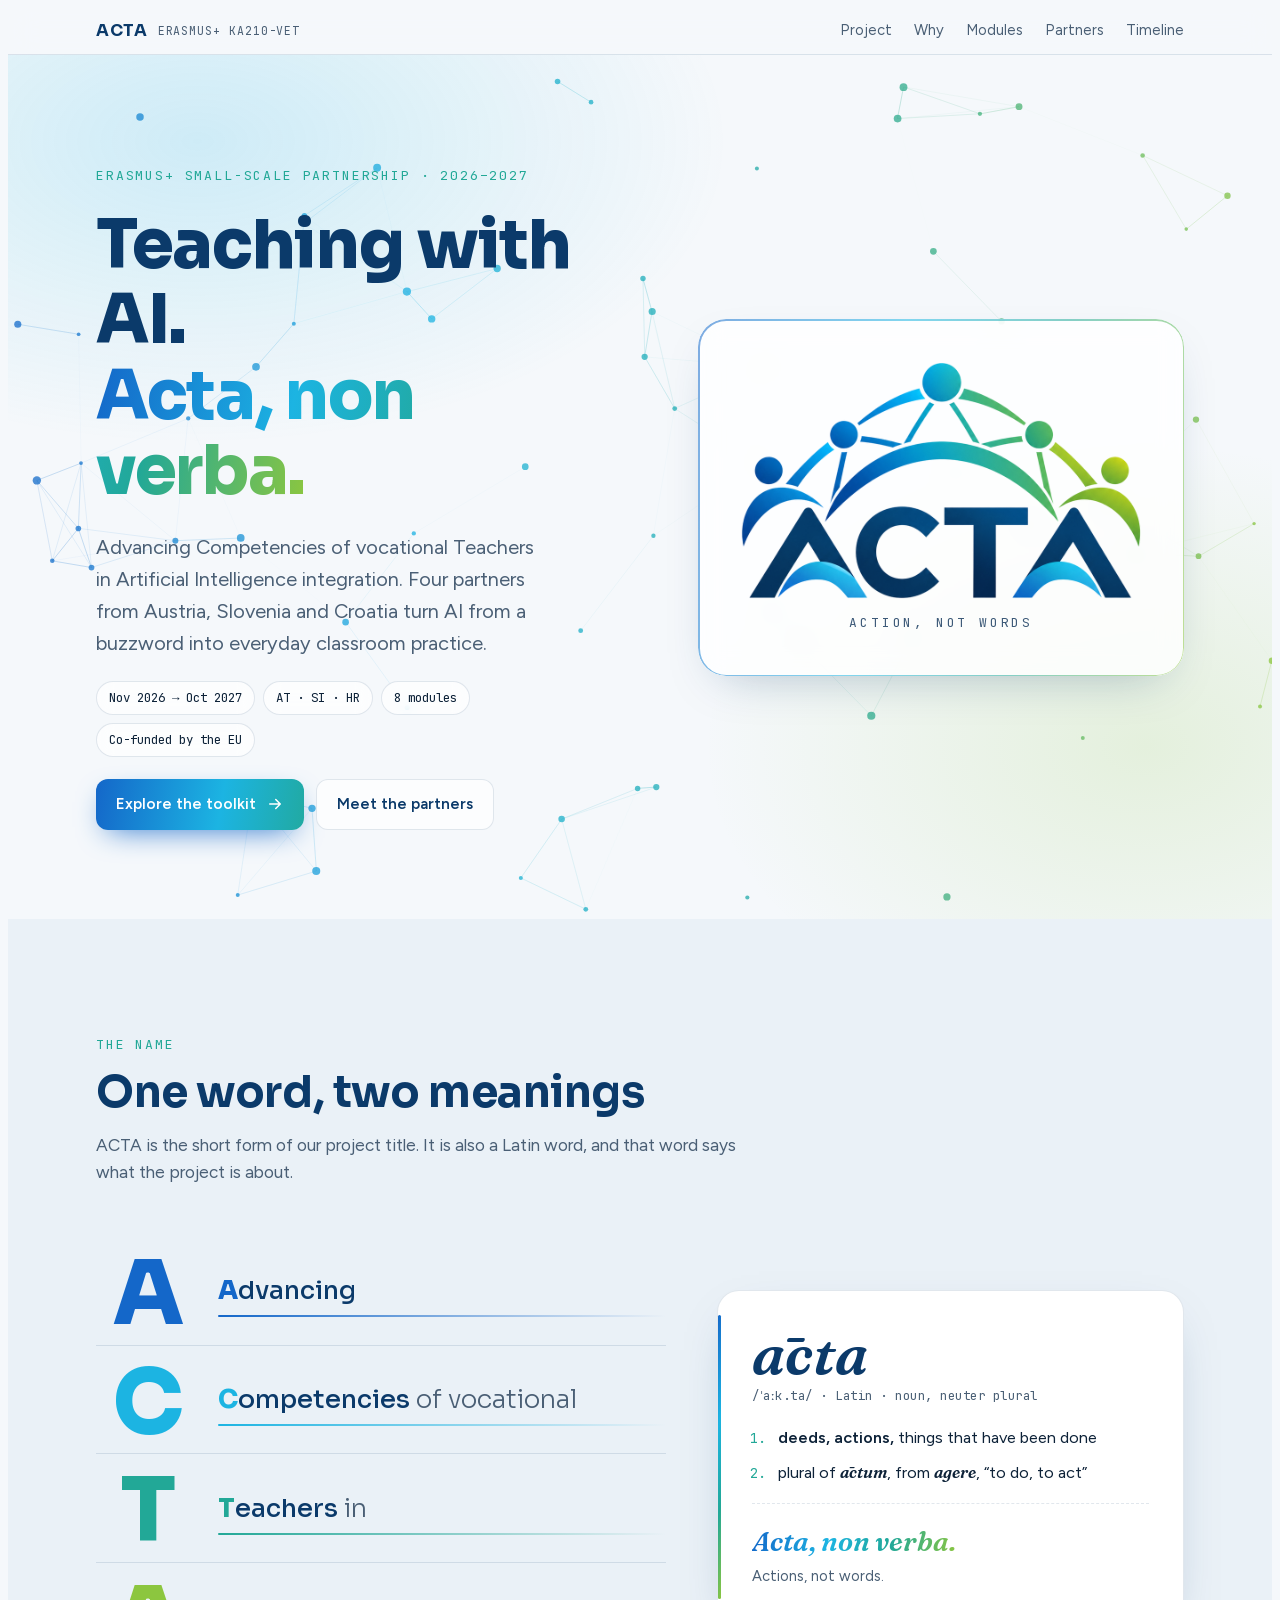
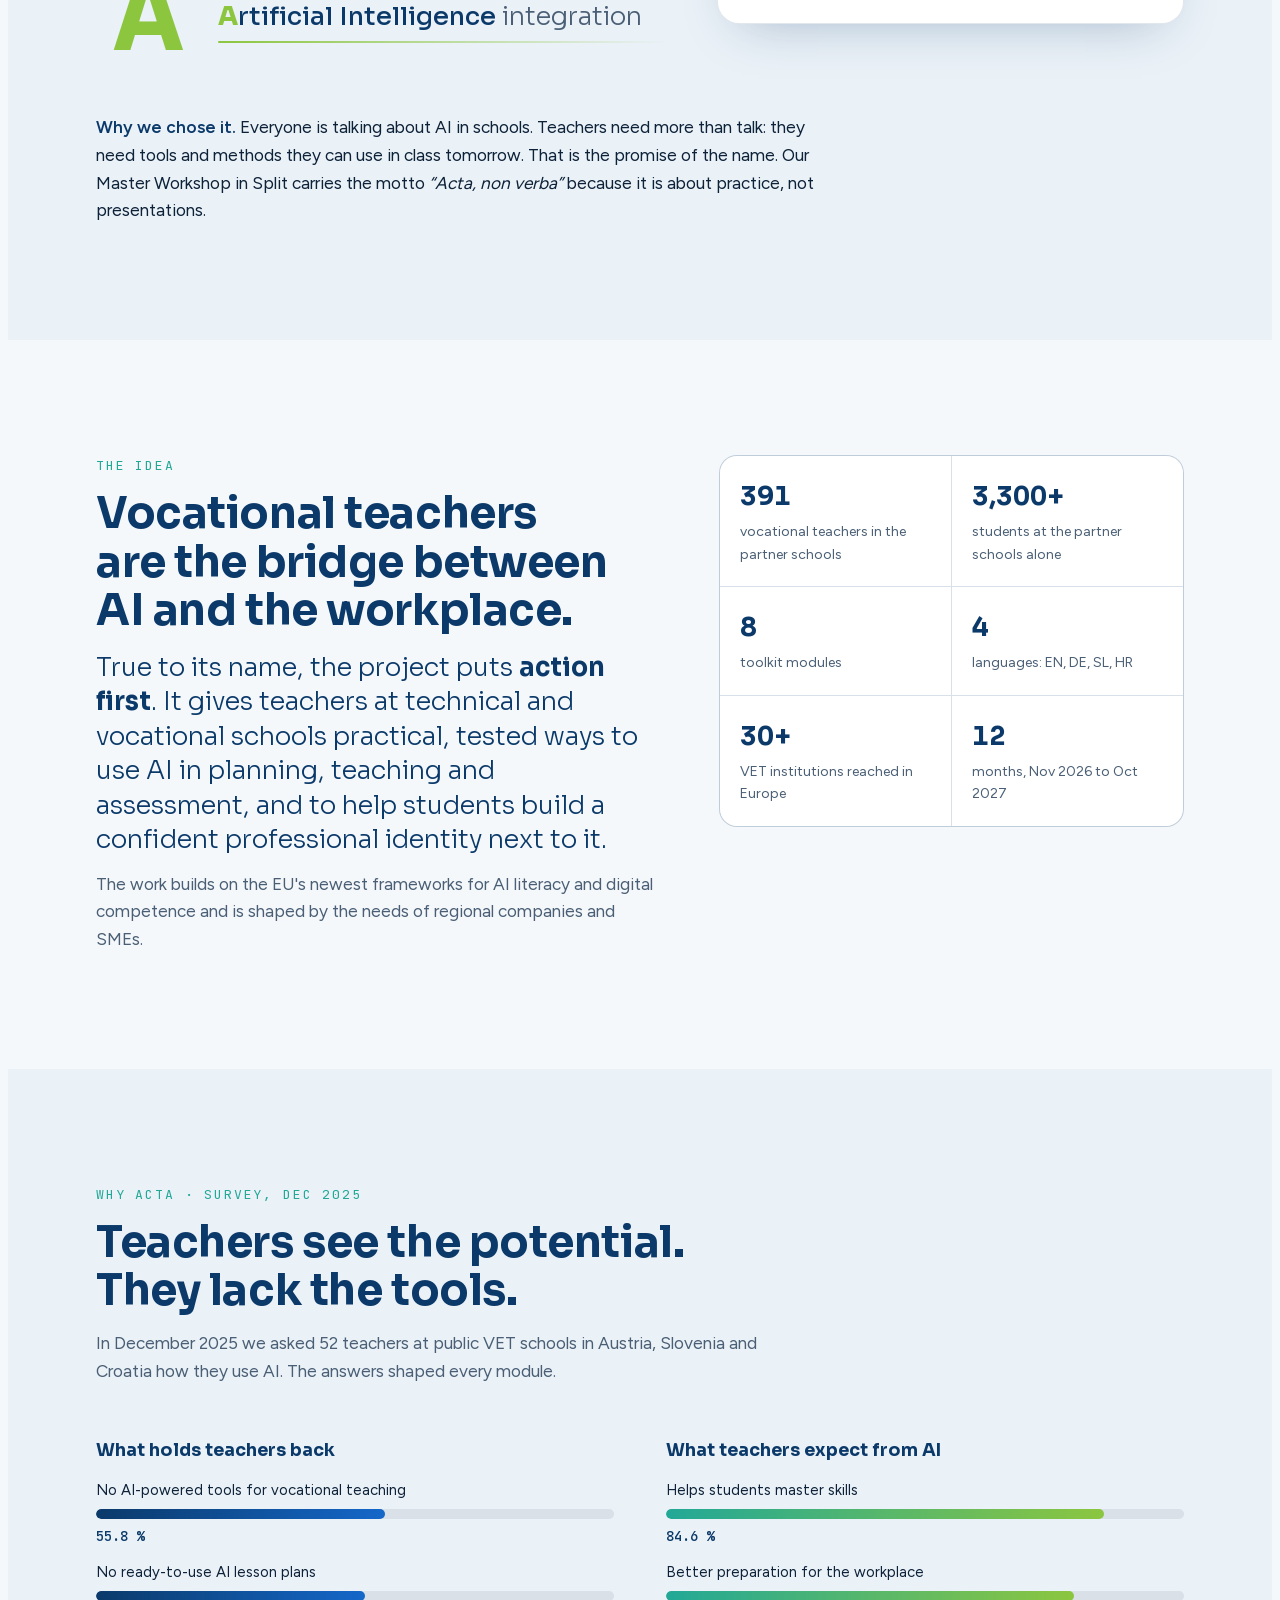
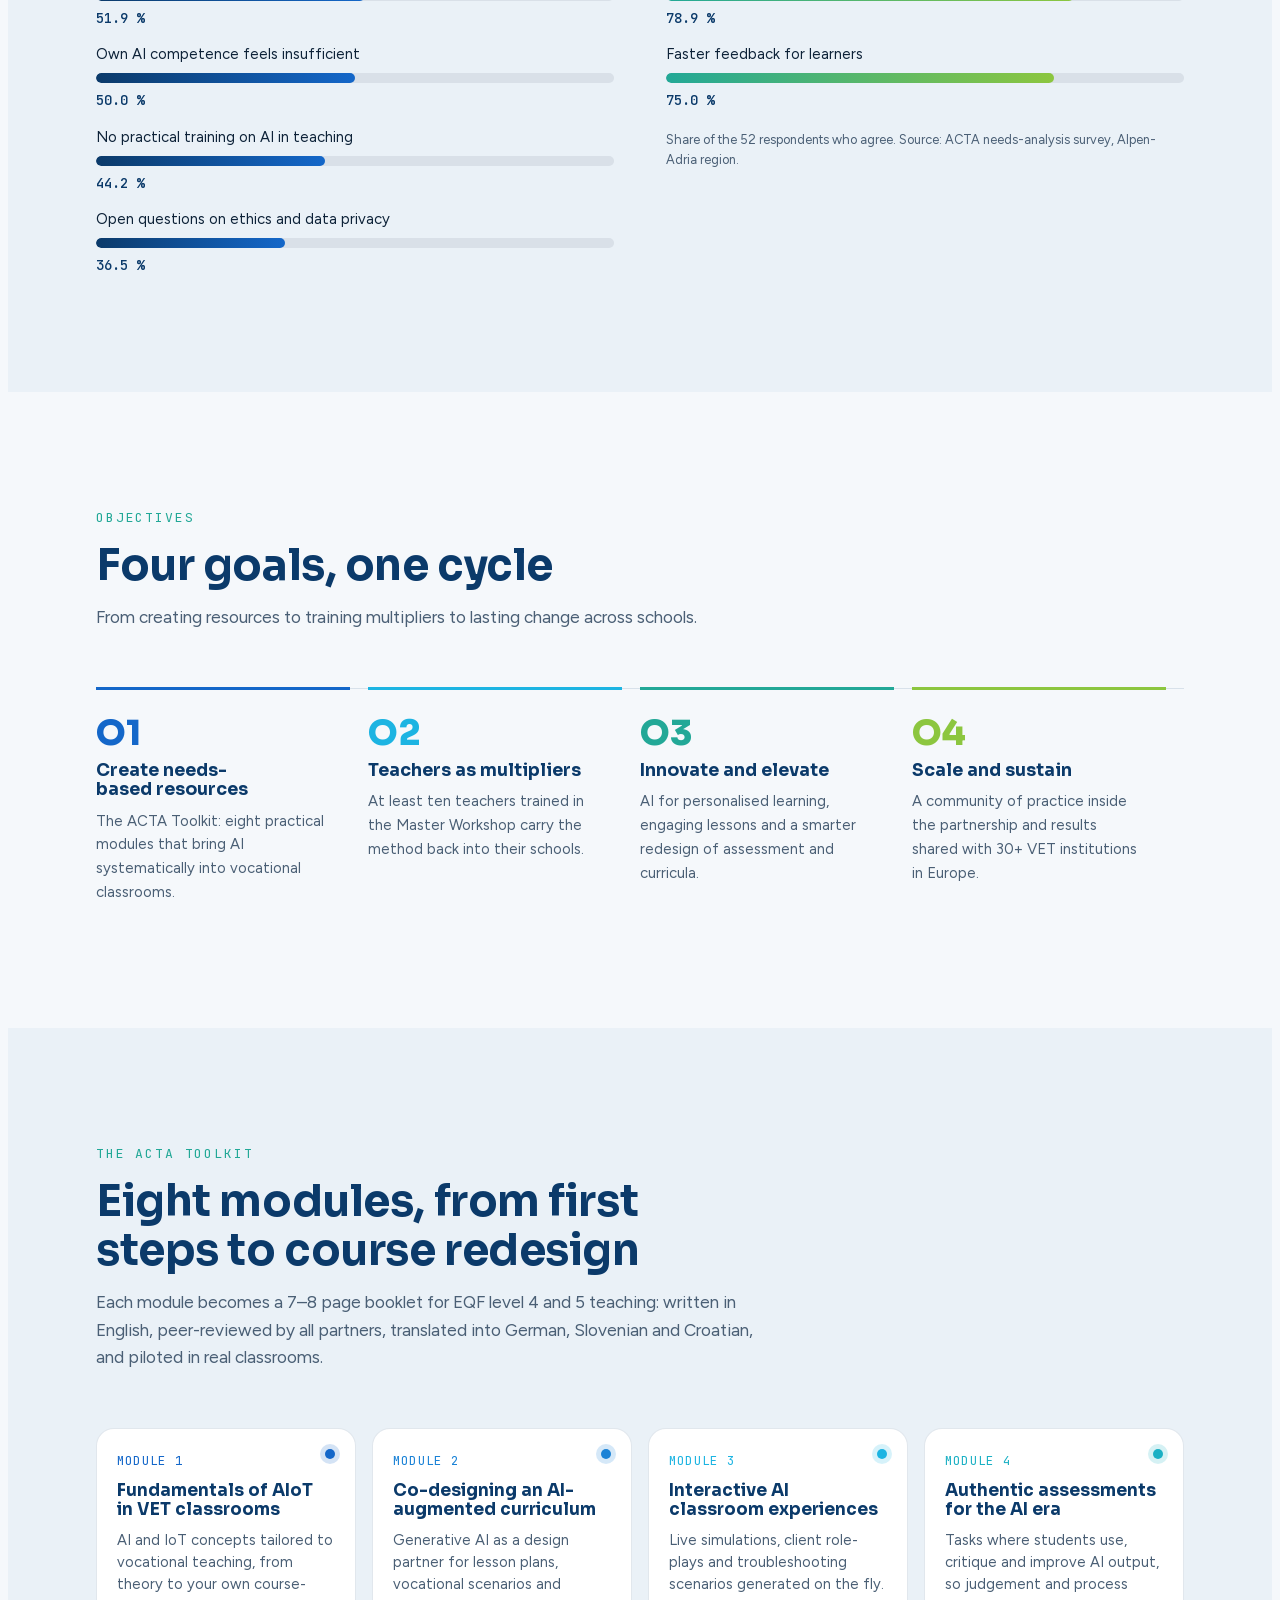
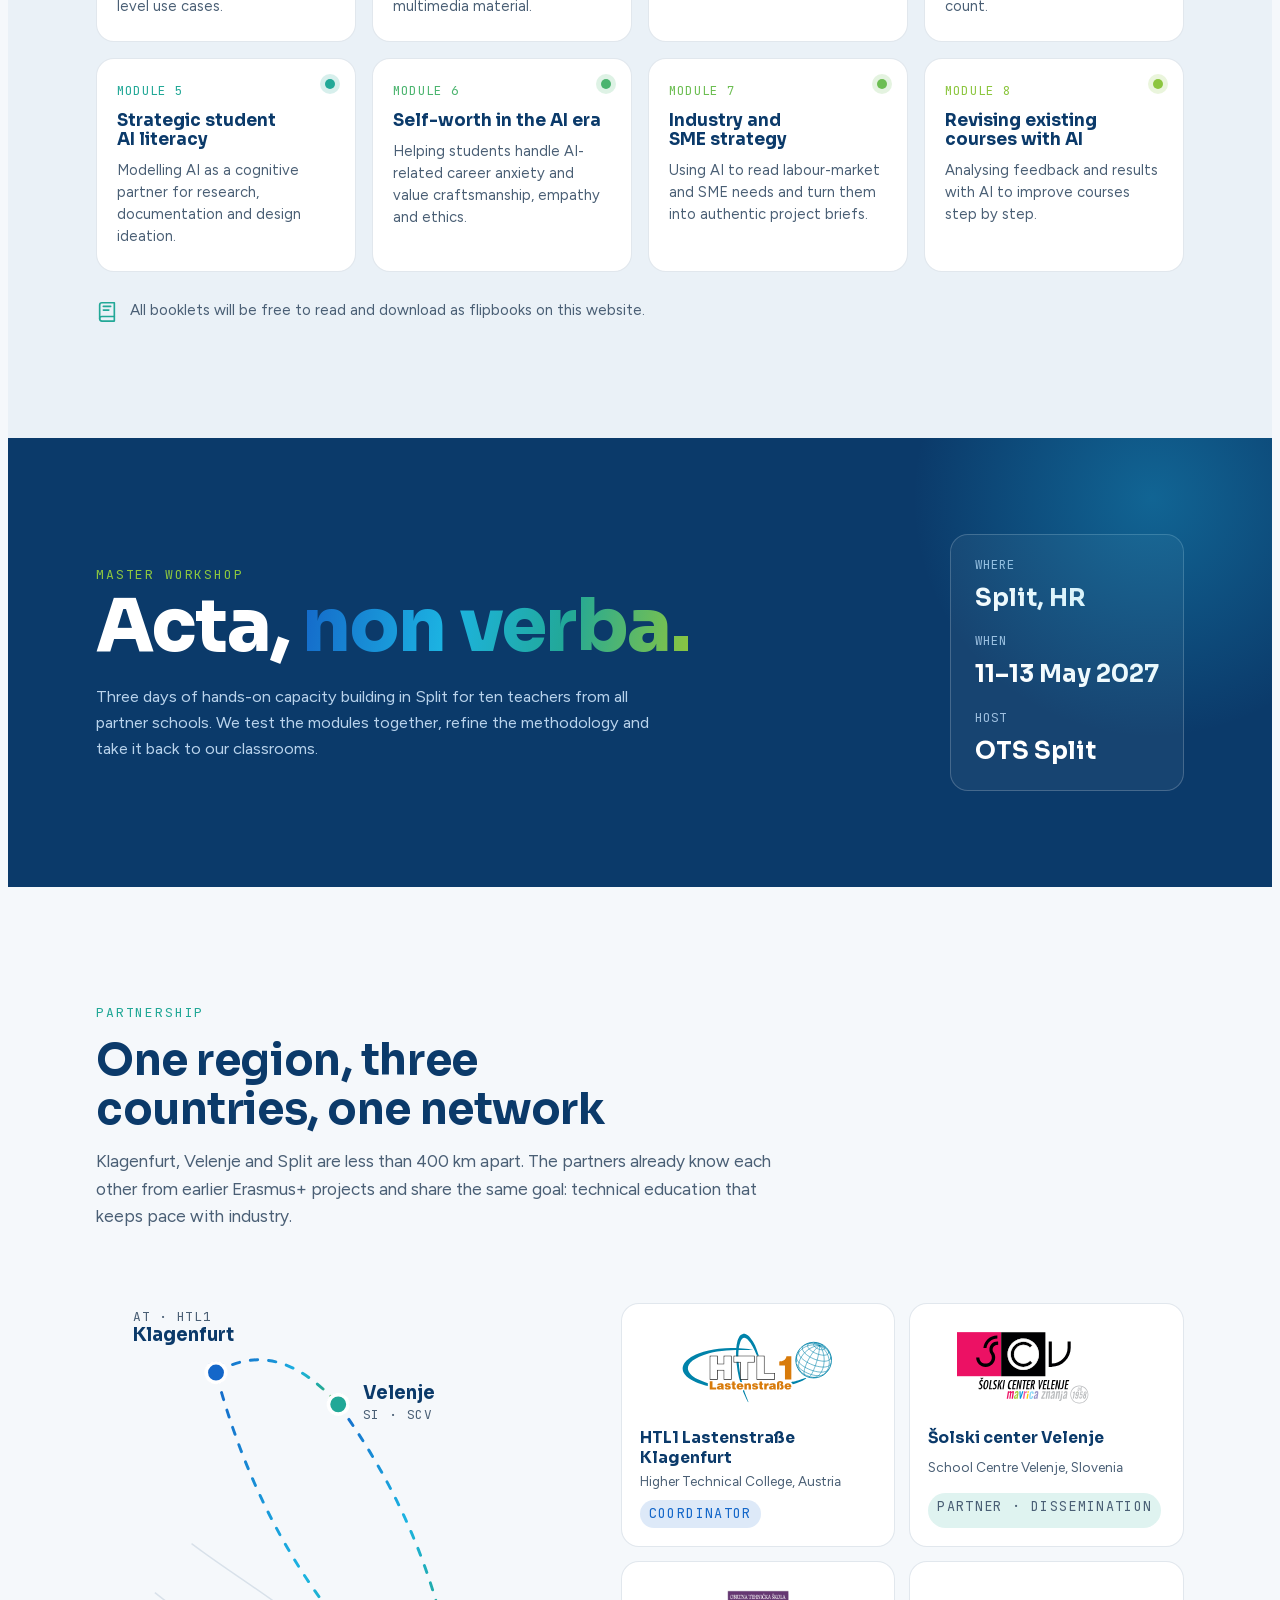
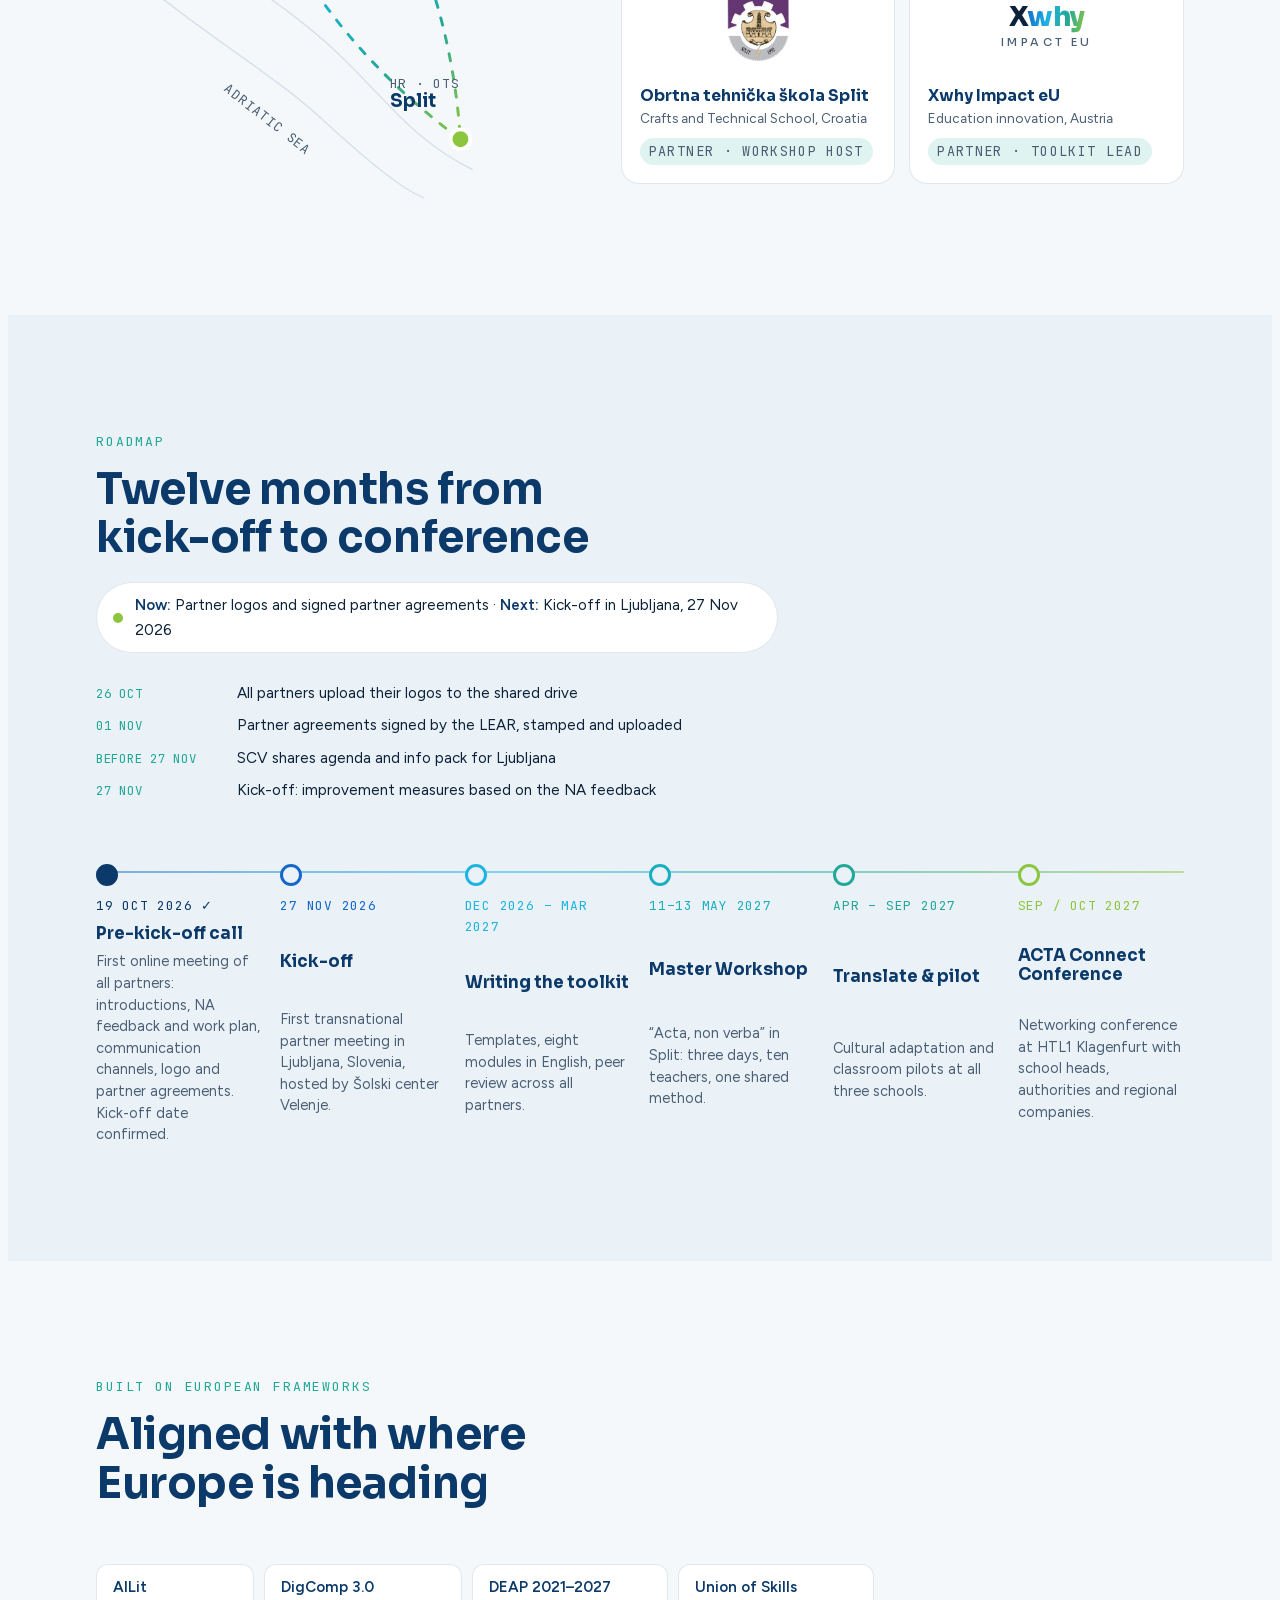
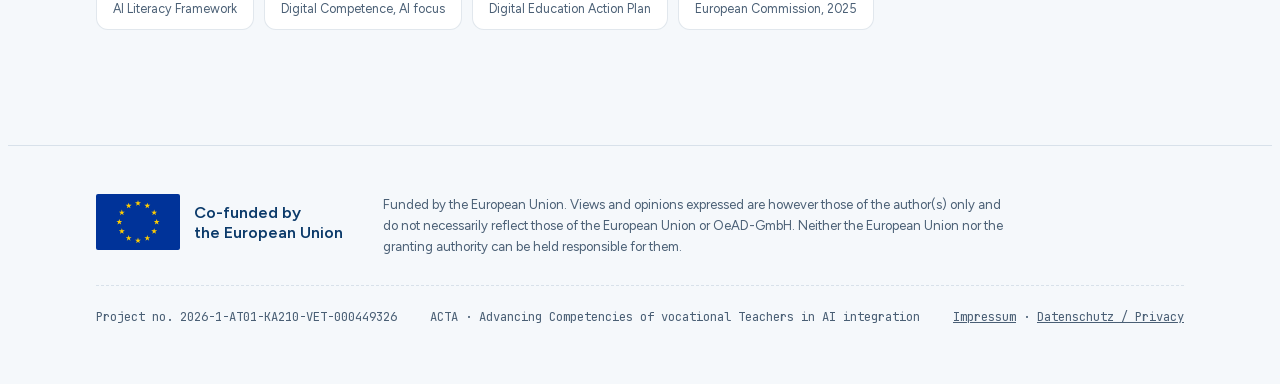
==== commit f7230826: "Live agenda: outcomes and deadlines from the pre-kick-off minutes; NA-approved disclaimer Co-Authore" ====
--- a/acta/index.html
+++ b/acta/index.html
@@ -358,6 +358,10 @@
 .now-bar b { color: var(--heading); }
 .now-dot { width: 10px; height: 10px; border-radius: 50%; background: var(--lime); box-shadow: 0 0 0 0 color-mix(in srgb, var(--lime) 60%, transparent); animation: nowPulse 2s ease-out infinite; flex: none; }
 @keyframes nowPulse { to { box-shadow: 0 0 0 10px transparent; } }
+
+.deadlines { list-style: none; margin: 14px 0 0; padding: 0; display: grid; gap: 8px; max-width: 640px; }
+.deadlines li { display: grid; grid-template-columns: 8.5em 1fr; gap: 12px; align-items: baseline; font-size: .95rem; }
+.deadlines time { font-family: var(--f-mono); font-size: .78rem; letter-spacing: .06em; color: var(--teal); }
 
 /* frameworks */
 .fw { display: flex; flex-wrap: wrap; gap: 10px; }
@@ -707,14 +711,20 @@
         <h2>Twelve months from kick-off to conference</h2>
         <div class="now-bar" role="status">
           <span class="now-dot"></span>
-          <span><b>Now:</b> Preparing the kick-off meeting in Ljubljana · <b>Next:</b> 27 Nov 2026</span>
-        </div>
+          <span><b>Now:</b> Partner logos and signed partner agreements · <b>Next:</b> Kick-off in Ljubljana, 27 Nov 2026</span>
+        </div>
+        <ul class="deadlines" aria-label="Upcoming deadlines">
+          <li><time>26 OCT</time><span>All partners upload their logos to the shared drive</span></li>
+          <li><time>01 NOV</time><span>Partner agreements signed by the LEAR, stamped and uploaded</span></li>
+          <li><time>BEFORE 27 NOV</time><span>SCV shares agenda and info pack for Ljubljana</span></li>
+          <li><time>27 NOV</time><span>Kick-off: improvement measures based on the NA feedback</span></li>
+        </ul>
       </div>
       <div class="tl">
         <div class="step reveal done" style="--hue: var(--navy)">
           <time>19 OCT 2026 ✓</time>
           <h3>Pre-kick-off call</h3>
-          <p>First online meeting of all partners: getting to know each other, partner agreements and the road to Ljubljana.</p>
+          <p>First online meeting of all partners: introductions, NA feedback and work plan, communication channels, logo and partner agreements. Kick-off date confirmed.</p>
         </div>
         <div class="step reveal" style="--hue: var(--blue)">
           <time>27 NOV 2026</time>
@@ -770,7 +780,7 @@
       </svg>
       <b>Co-funded by<br>the European Union</b>
     </div>
-    <p class="disclaimer">Funded by the European Union. Views and opinions expressed are however those of the author(s) only and do not necessarily reflect those of the European Union or the OeAD (Austria's Agency for Education and Internationalisation). Neither the European Union nor the granting authority can be held responsible for them.</p>
+    <p class="disclaimer">Funded by the European Union. Views and opinions expressed are however those of the author(s) only and do not necessarily reflect those of the European Union or OeAD-GmbH. Neither the European Union nor the granting authority can be held responsible for them.</p>
     <div class="foot-meta">
       <span>Project no. 2026-1-AT01-KA210-VET-000449326</span>
       <span>ACTA · Advancing Competencies of vocational Teachers in AI integration</span>
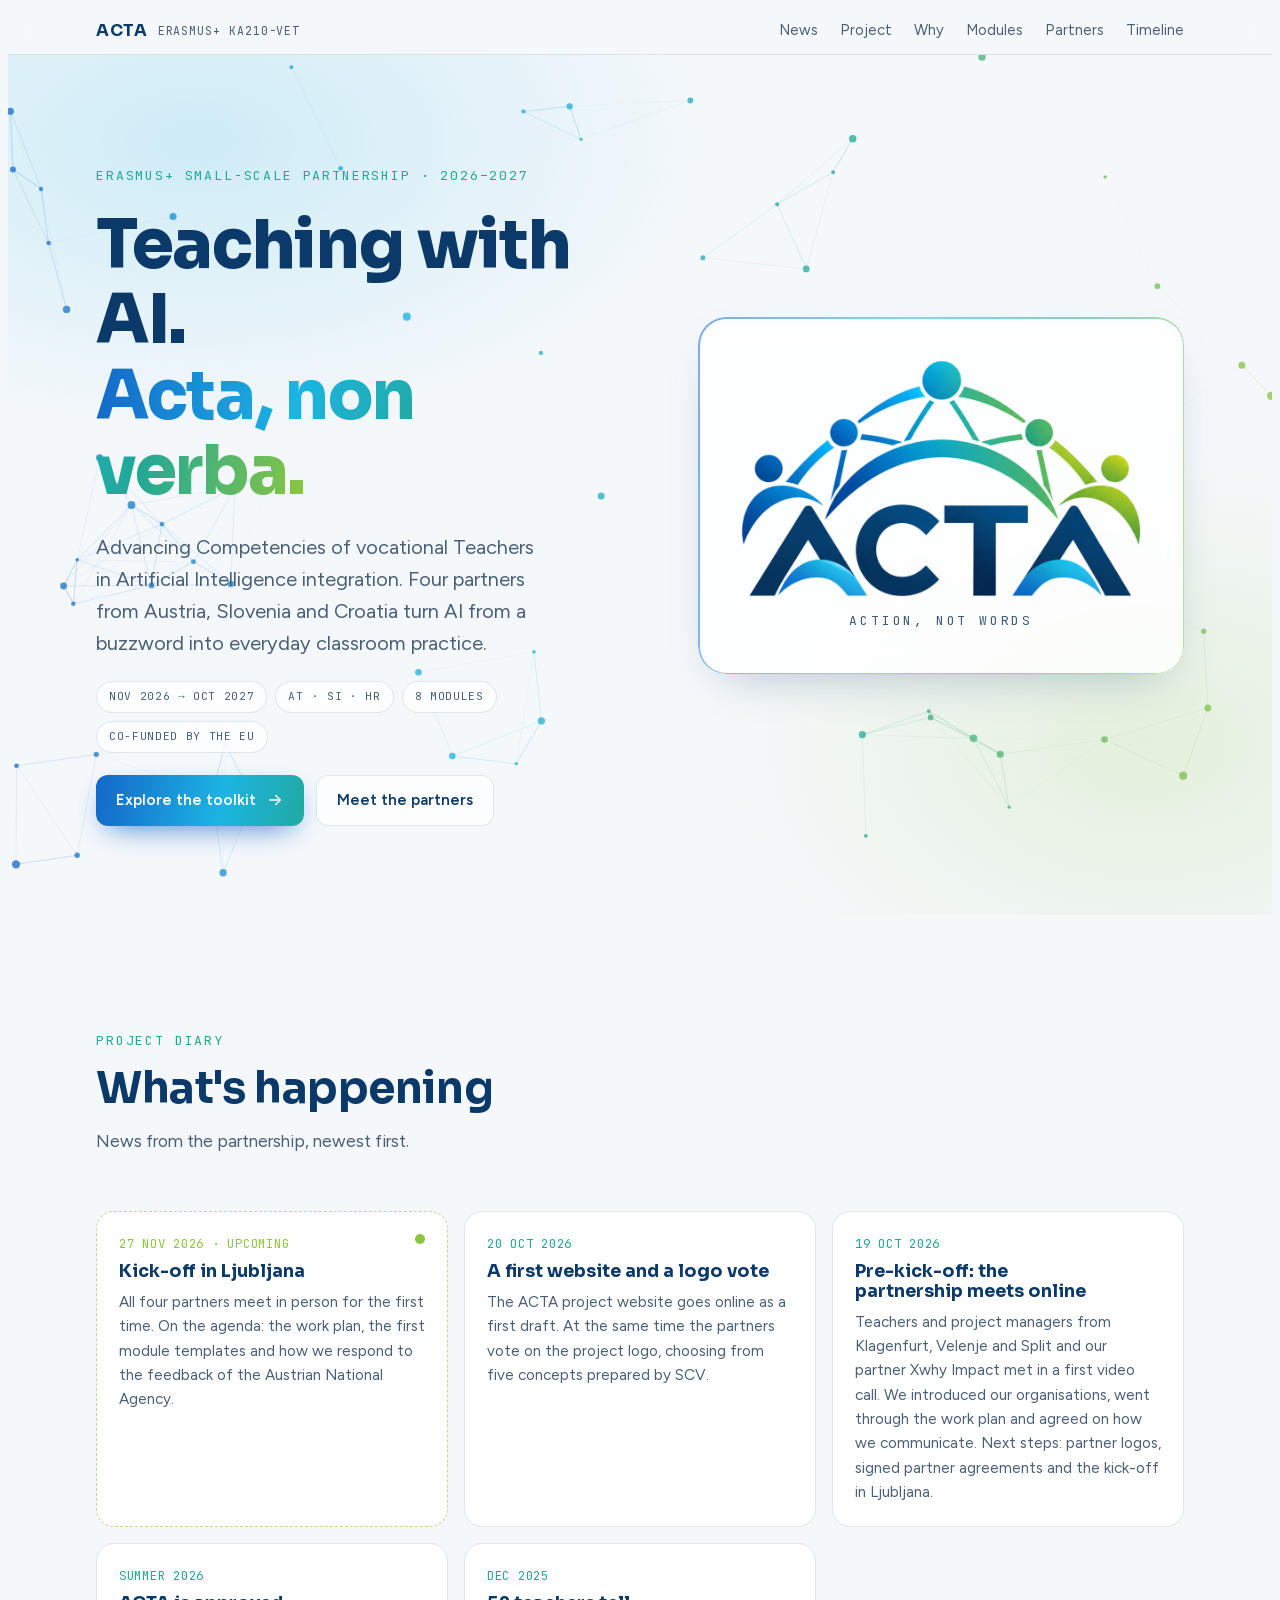
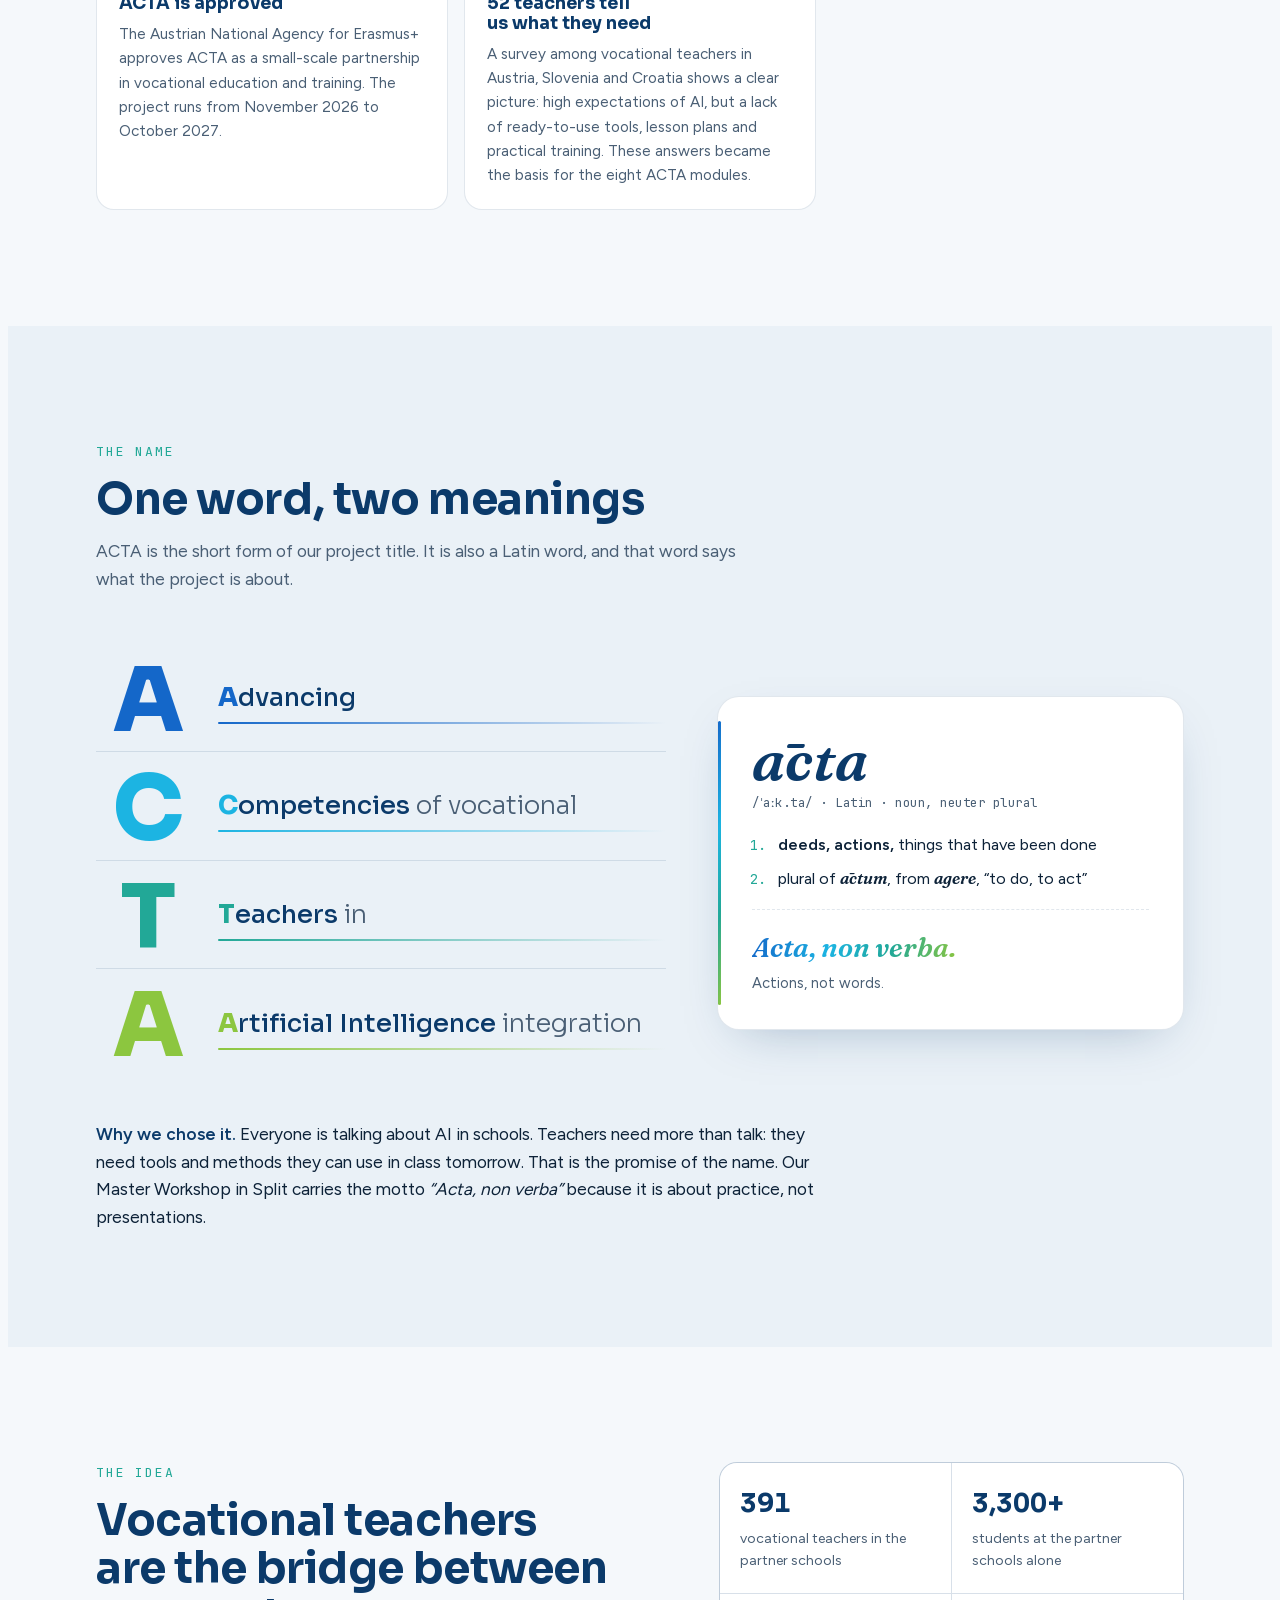
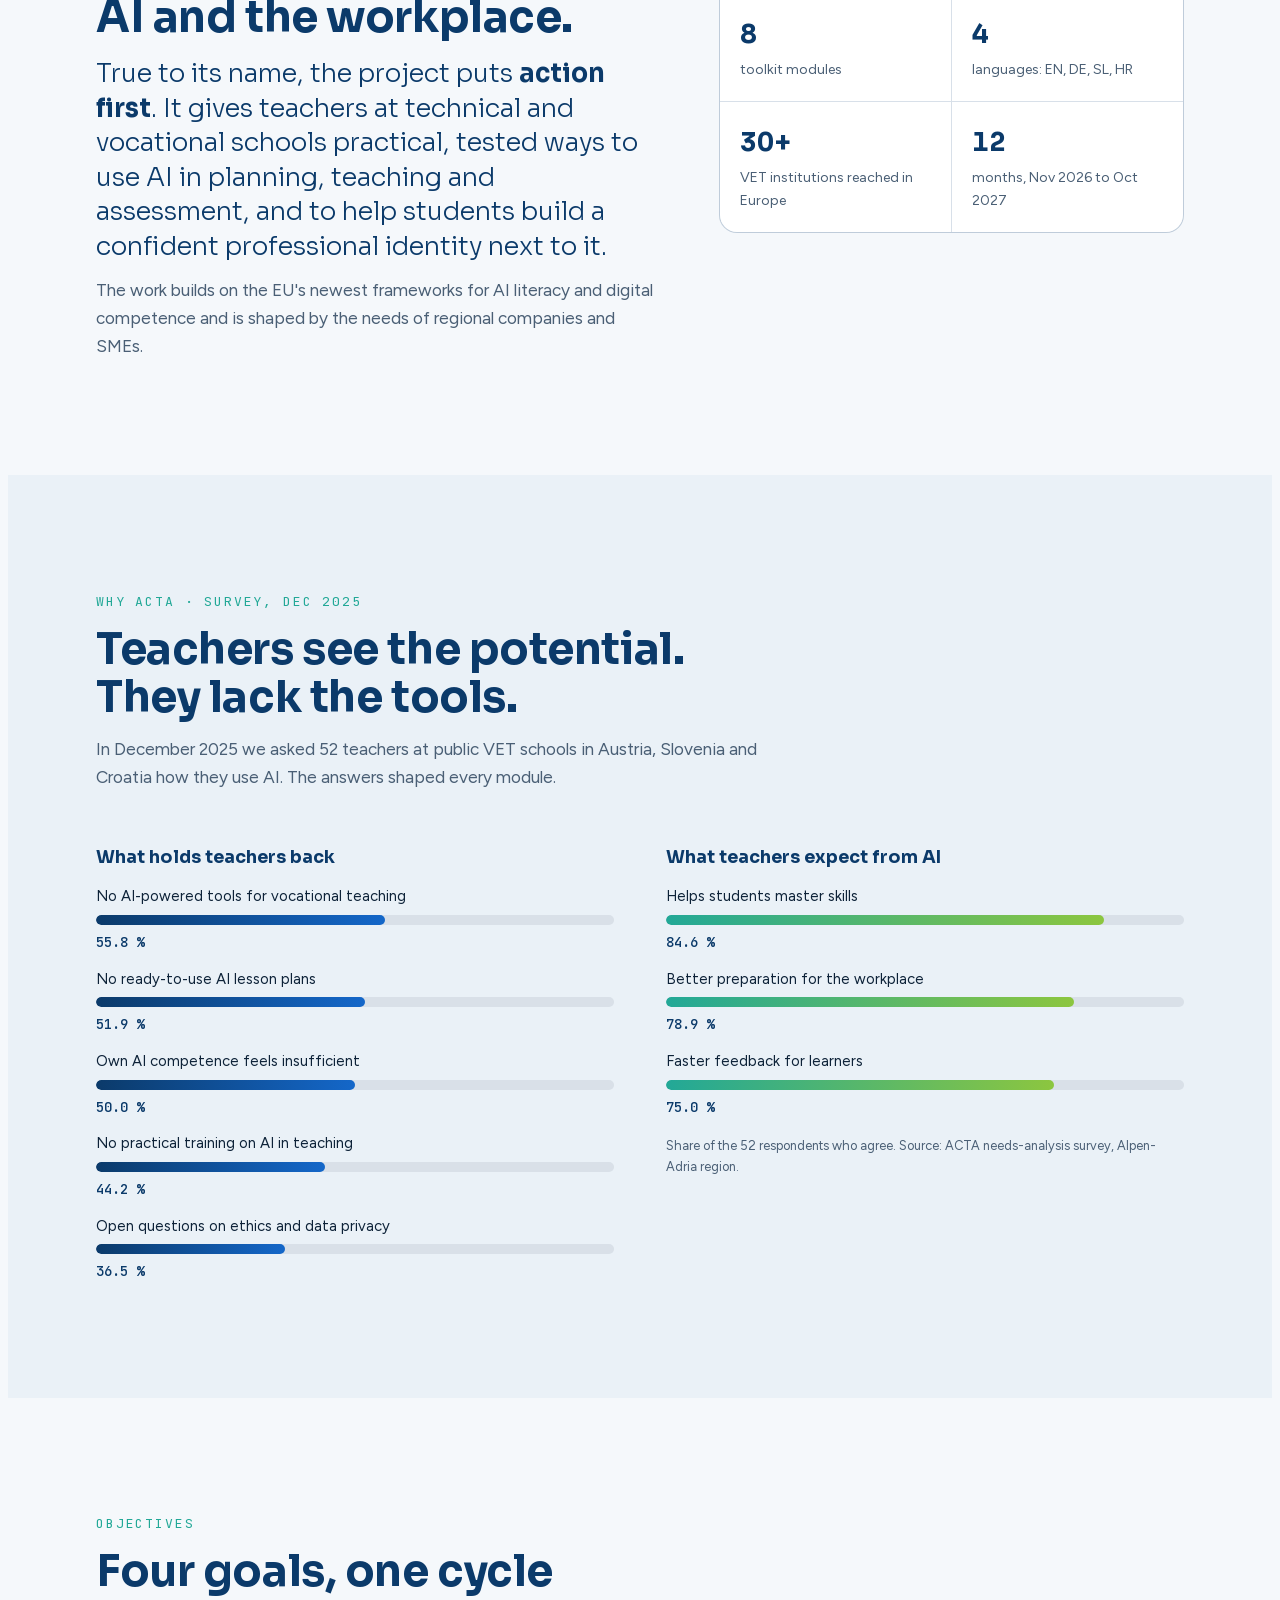
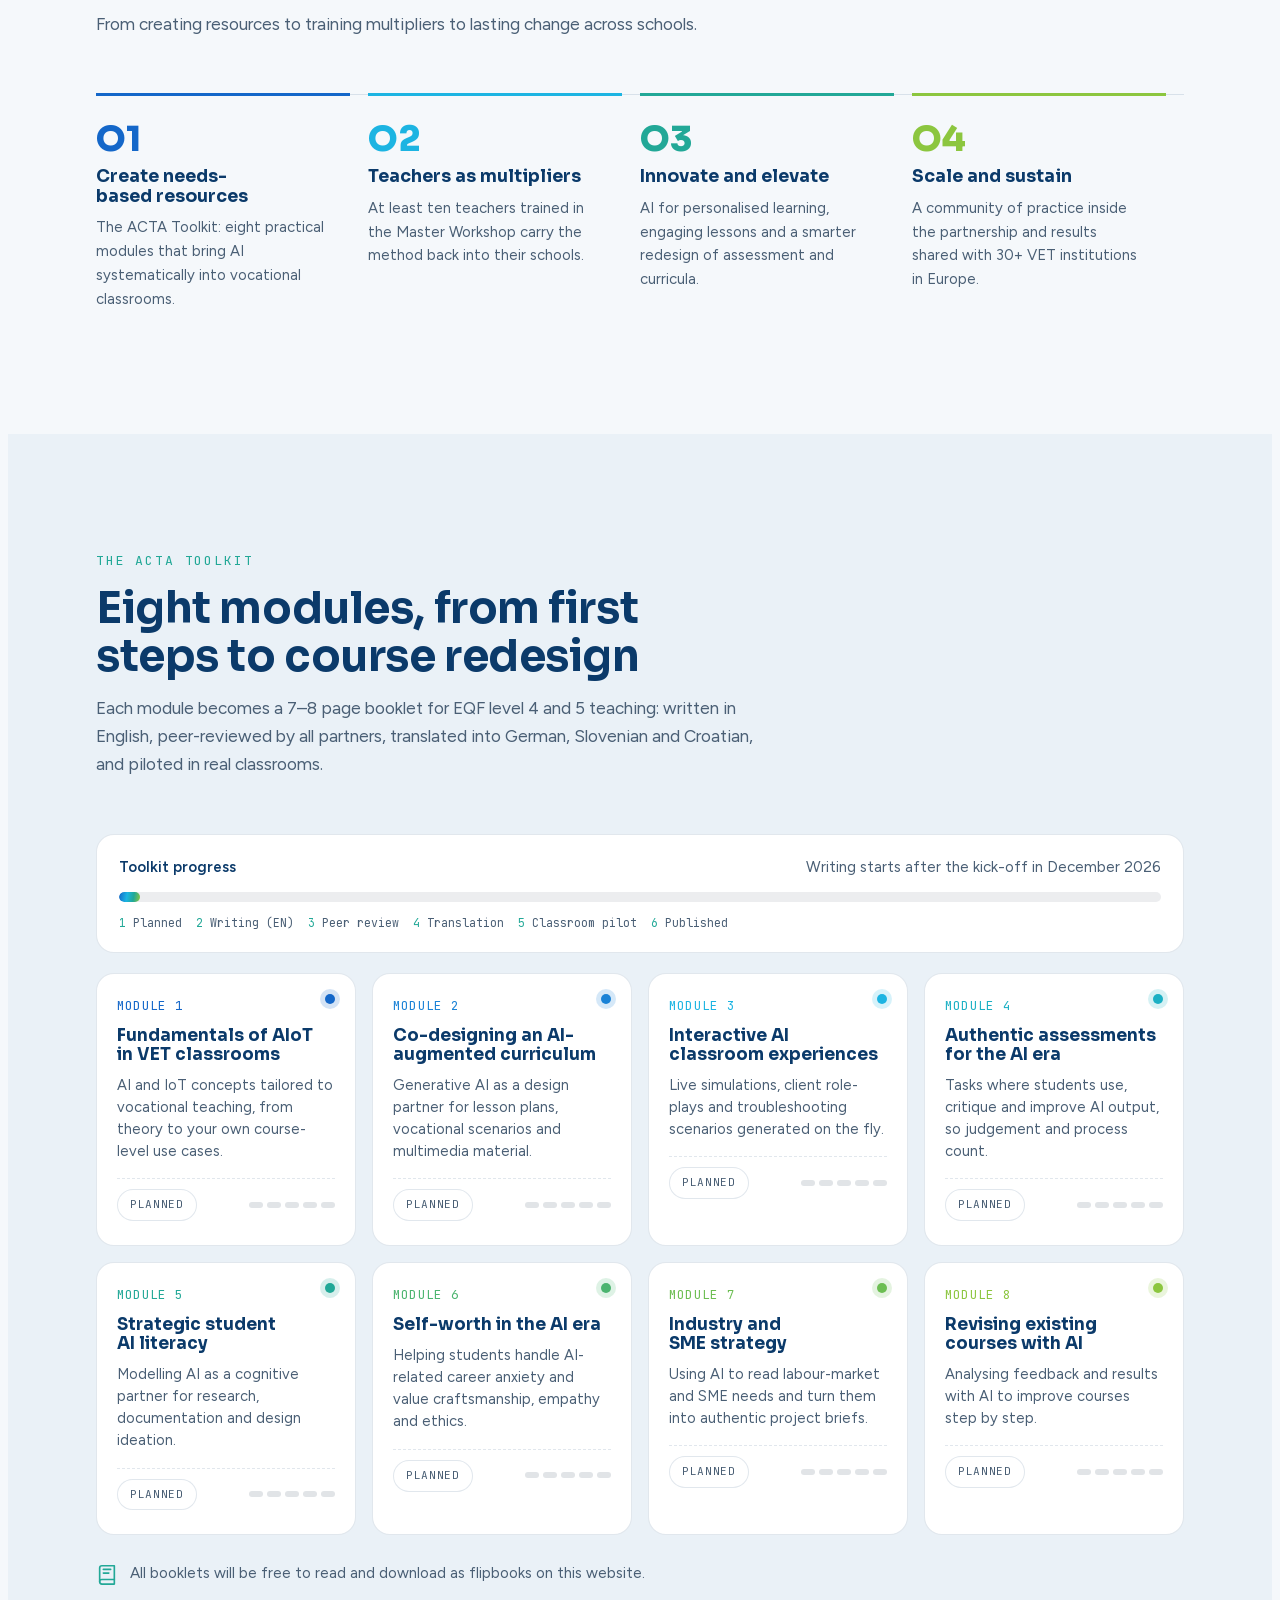
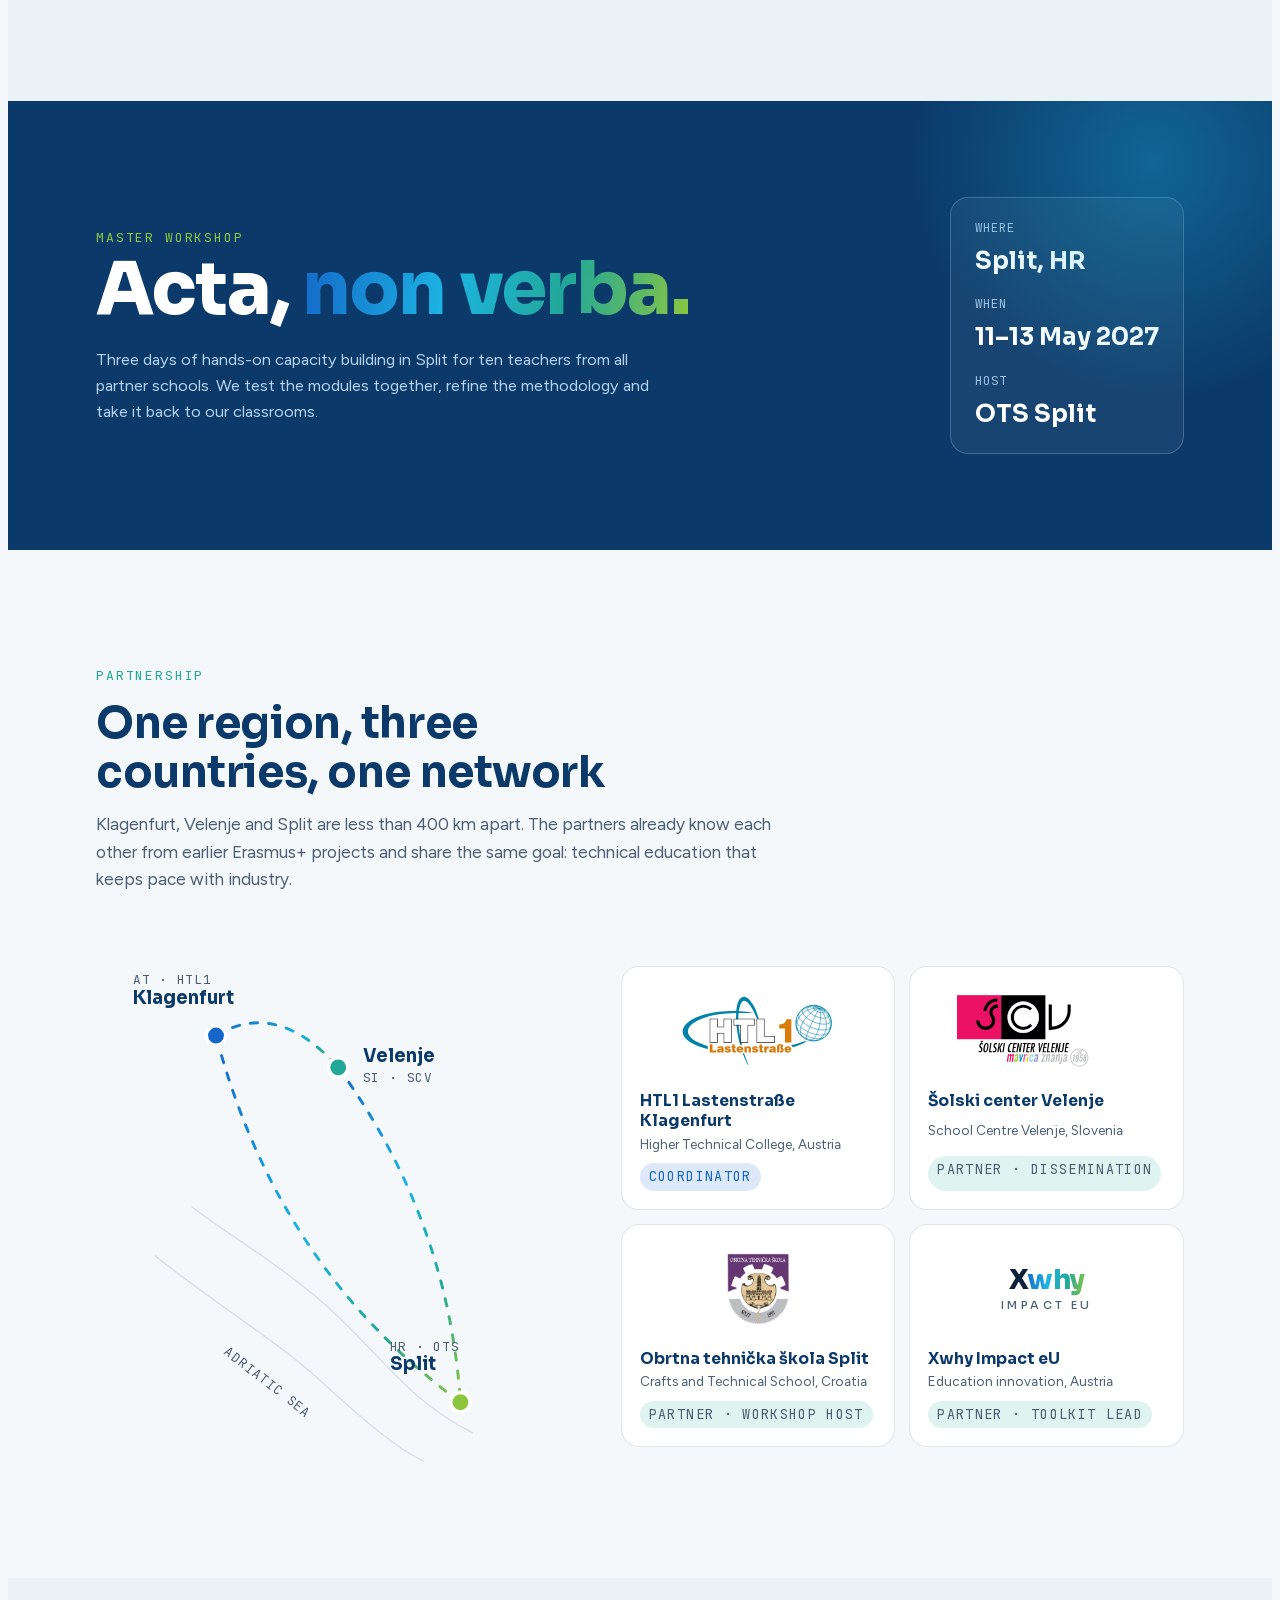
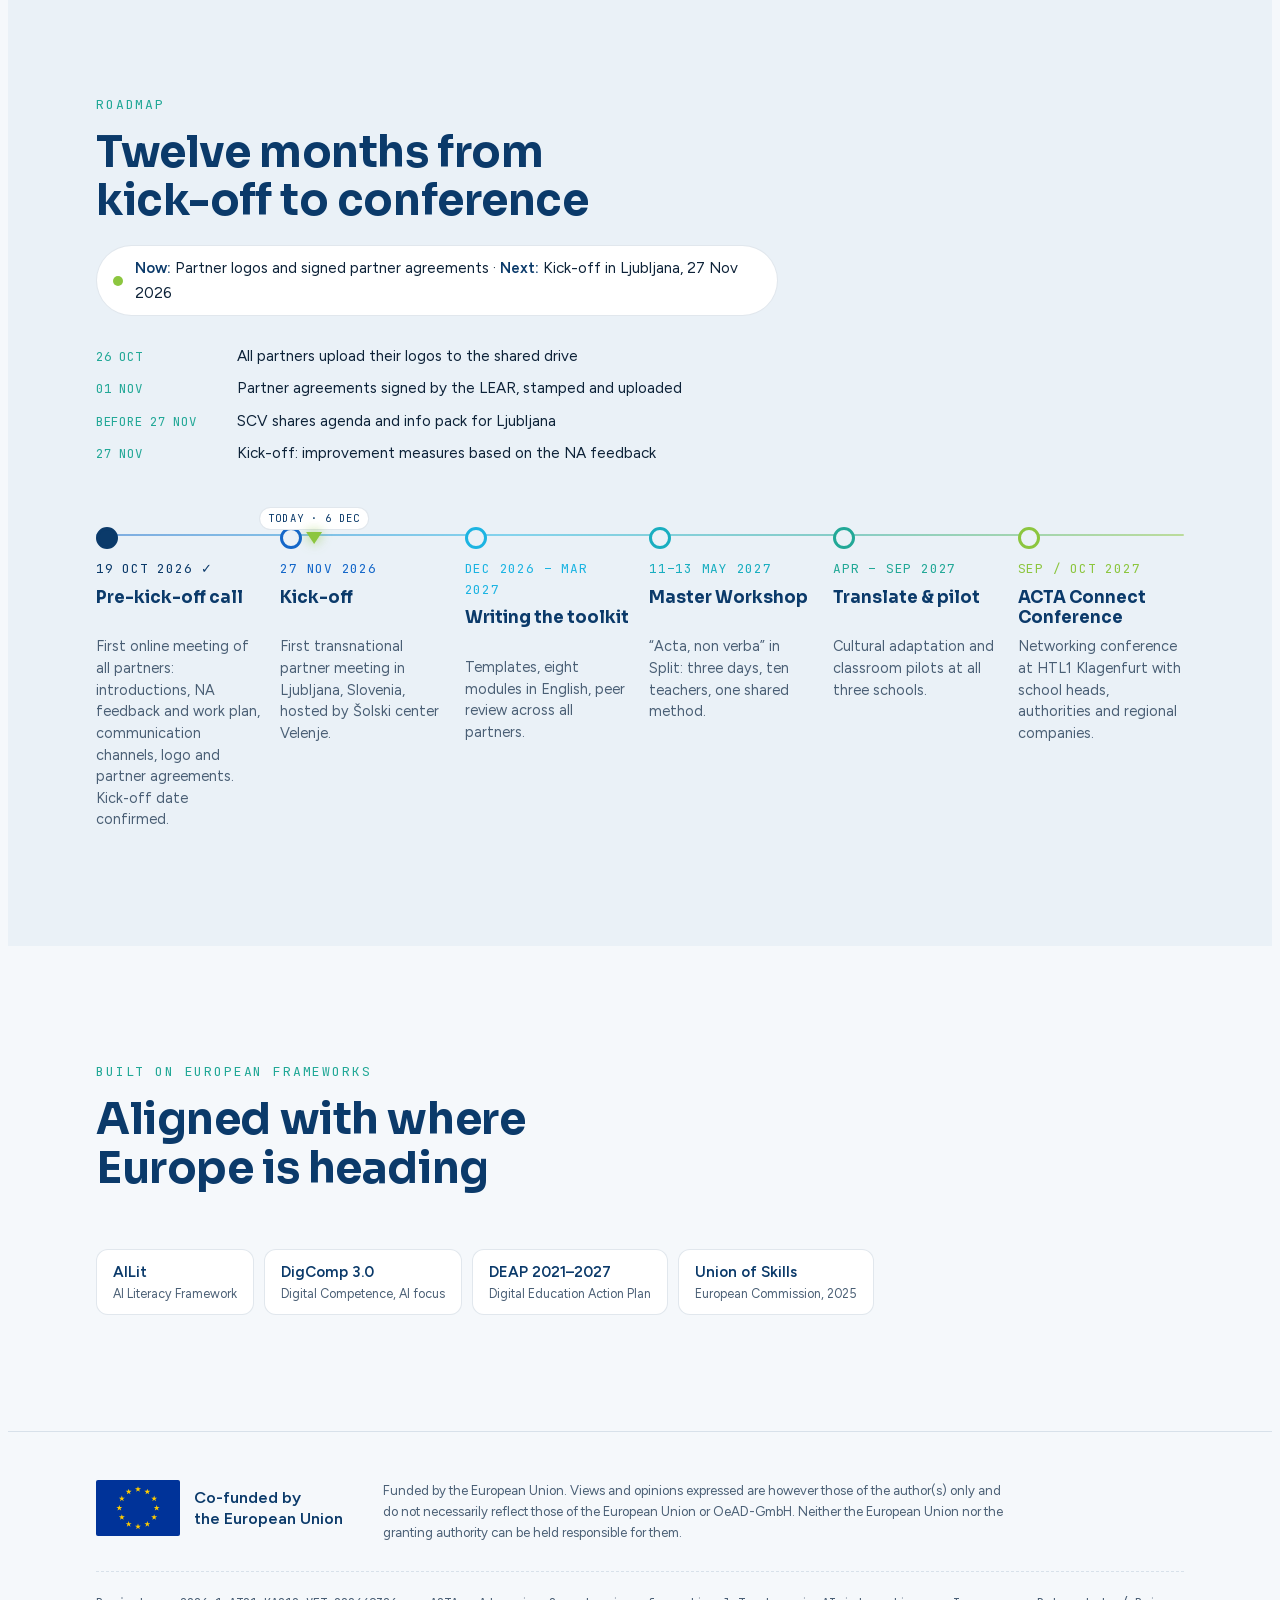
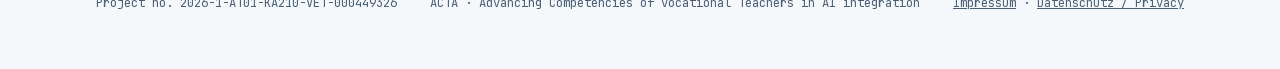
==== commit e60f4cef: "News diary, toolkit progress, today marker and aligned timeline Co-Authored-By: Claude Opus 5.5 <nor" ====
--- a/acta/index.html
+++ b/acta/index.html
@@ -340,7 +340,14 @@
 /* timeline */
 .tl { position: relative; display: grid; grid-template-columns: repeat(6, minmax(0, 1fr)); gap: 18px; }
 .tl::before { content: ""; position: absolute; left: 0; right: 0; top: 13px; height: 2px; background: var(--grad); opacity: .5; border-radius: 2px; }
-.step { position: relative; display: grid; gap: 8px; padding-top: 38px; min-width: 0; }
+.step { position: relative; display: grid; grid-template-rows: auto 2.5em auto; gap: 8px; padding-top: 38px; min-width: 0; align-content: start; }
+.step h3 { align-self: start; line-height: 1.2; }
+.tl { align-items: start; }
+.today { position: absolute; top: -14px; left: 0; z-index: 2; display: grid; justify-items: center; gap: 2px; transform: translateX(-50%); pointer-events: none; transition: left .8s cubic-bezier(.2, .7, .2, 1); }
+.today .lbl { order: -1; font-family: var(--f-mono); font-size: .66rem; letter-spacing: .1em; text-transform: uppercase; color: var(--heading); background: var(--surface-solid); border: 1px solid var(--line); border-radius: 999px; padding: 2px 8px; white-space: nowrap; box-shadow: var(--shadow); }
+.today .tri { width: 0; height: 0; border-left: 8px solid transparent; border-right: 8px solid transparent; border-top: 12px solid var(--lime); filter: drop-shadow(0 0 6px color-mix(in srgb, var(--lime) 80%, transparent)); animation: todayBob 1.8s ease-in-out infinite; }
+@keyframes todayBob { 50% { transform: translateY(3px); } }
+.tl { margin-top: 34px; }
 .step::before { content: ""; position: absolute; top: 6px; left: 0; width: 16px; height: 16px; border-radius: 50%; background: var(--bg); border: 3px solid var(--hue); }
 .alt .step::before { background: var(--bg-2); }
 .alt .tl .step.done::before, .tl .step.done::before { background: var(--hue); }
@@ -350,8 +357,11 @@
 @media (max-width: 900px) {
   .tl { grid-template-columns: 1fr; gap: 26px; padding-left: 30px; }
   .tl::before { left: 7px; right: auto; top: 0; bottom: 0; width: 2px; height: auto; background: linear-gradient(180deg, var(--blue), var(--cyan), var(--teal), var(--lime)); }
-  .step { padding-top: 0; }
+  .step { padding-top: 0; grid-template-rows: auto; }
   .step::before { left: -30px; top: 4px; }
+  .today { left: -2px !important; top: 0; transform: translateY(-50%) rotate(-90deg); transform-origin: center; }
+  .today .lbl { display: none; }
+  .tl { margin-top: 0; }
 }
 
 .now-bar { display: inline-flex; align-items: center; gap: 12px; justify-self: start; margin-top: 6px; padding: 10px 16px; border-radius: 999px; background: var(--surface-solid); border: 1px solid var(--line); font-size: .95rem; }
@@ -362,6 +372,32 @@
 .deadlines { list-style: none; margin: 14px 0 0; padding: 0; display: grid; gap: 8px; max-width: 640px; }
 .deadlines li { display: grid; grid-template-columns: 8.5em 1fr; gap: 12px; align-items: baseline; font-size: .95rem; }
 .deadlines time { font-family: var(--f-mono); font-size: .78rem; letter-spacing: .06em; color: var(--teal); }
+
+/* news */
+.news { display: grid; grid-template-columns: repeat(auto-fill, minmax(min(100%, 300px), 1fr)); gap: 16px; }
+.post { background: var(--surface-solid); border: 1px solid var(--line); border-radius: 18px; padding: 22px; display: grid; gap: 8px; align-content: start; position: relative; }
+.post time { font-family: var(--f-mono); font-size: .78rem; letter-spacing: .06em; color: var(--teal); text-transform: uppercase; }
+.post h3 { font-size: 1.1rem; }
+.post p { color: var(--fg-soft); font-size: .95rem; }
+.post.upcoming { border-style: dashed; border-color: color-mix(in srgb, var(--lime) 60%, transparent); }
+.post.upcoming time { color: var(--lime); }
+.post.upcoming::after { content: ""; position: absolute; top: 22px; right: 22px; width: 10px; height: 10px; border-radius: 50%; background: var(--lime); animation: nowPulse 2s ease-out infinite; }
+
+/* toolkit progress */
+.progress-box { background: var(--surface-solid); border: 1px solid var(--line); border-radius: 18px; padding: 20px 22px; margin-bottom: 20px; display: grid; gap: 12px; }
+.pb-head { display: flex; flex-wrap: wrap; justify-content: space-between; gap: 6px 16px; font-size: .95rem; }
+.pb-head b { color: var(--heading); }
+.pb-head span { color: var(--fg-soft); }
+.pb-bar { height: 10px; border-radius: 999px; background: color-mix(in srgb, var(--fg) 8%, transparent); overflow: hidden; }
+.pb-bar i { display: block; height: 100%; border-radius: inherit; background: var(--grad); transition: width 1.2s cubic-bezier(.2, .7, .2, 1); }
+.pb-steps { list-style: none; margin: 0; padding: 0; display: flex; flex-wrap: wrap; gap: 6px 14px; font-family: var(--f-mono); font-size: .72rem; color: var(--fg-soft); counter-reset: st; }
+.pb-steps li::before { counter-increment: st; content: counter(st) " "; color: var(--teal); }
+.mstat { display: flex; align-items: center; justify-content: space-between; gap: 10px; margin-top: 6px; padding-top: 10px; border-top: 1px dashed var(--line); }
+.chip { font-family: var(--f-mono); font-size: .7rem; letter-spacing: .06em; text-transform: uppercase; color: var(--fg-soft); }
+.pips { display: flex; gap: 4px; }
+.pips b { width: 14px; height: 6px; border-radius: 3px; background: color-mix(in srgb, var(--fg) 12%, transparent); }
+.pips b.on { background: var(--hue); }
+.mod.published .chip { color: var(--hue); font-weight: 600; }
 
 /* frameworks */
 .fw { display: flex; flex-wrap: wrap; gap: 10px; }
@@ -390,6 +426,7 @@
   <div class="wrap">
     <a class="bar-brand" href="#top">ACTA <span>ERASMUS+ KA210-VET</span></a>
     <nav aria-label="Sections">
+      <a href="#news">News</a>
       <a href="#idea">Project</a>
       <a href="#need">Why</a>
       <a href="#modules">Modules</a>
@@ -427,6 +464,43 @@
     </div>
   </section>
 
+  <section id="news">
+    <div class="wrap">
+      <div class="sec-head reveal">
+        <div class="eyebrow">Project diary</div>
+        <h2>What's happening</h2>
+        <p>News from the partnership, newest first.</p>
+      </div>
+      <div class="news">
+        <article class="post upcoming reveal">
+          <time datetime="2026-11-27">27 Nov 2026 · upcoming</time>
+          <h3>Kick-off in Ljubljana</h3>
+          <p>All four partners meet in person for the first time. On the agenda: the work plan, the first module templates and how we respond to the feedback of the Austrian National Agency.</p>
+        </article>
+        <article class="post reveal">
+          <time datetime="2026-10-20">20 Oct 2026</time>
+          <h3>A first website and a logo vote</h3>
+          <p>The ACTA project website goes online as a first draft. At the same time the partners vote on the project logo, choosing from five concepts prepared by SCV.</p>
+        </article>
+        <article class="post reveal">
+          <time datetime="2026-10-19">19 Oct 2026</time>
+          <h3>Pre-kick-off: the partnership meets online</h3>
+          <p>Teachers and project managers from Klagenfurt, Velenje and Split and our partner Xwhy Impact met in a first video call. We introduced our organisations, went through the work plan and agreed on how we communicate. Next steps: partner logos, signed partner agreements and the kick-off in Ljubljana.</p>
+        </article>
+        <article class="post reveal">
+          <time datetime="2026-07-01">Summer 2026</time>
+          <h3>ACTA is approved</h3>
+          <p>The Austrian National Agency for Erasmus+ approves ACTA as a small-scale partnership in vocational education and training. The project runs from November 2026 to October 2027.</p>
+        </article>
+        <article class="post reveal">
+          <time datetime="2025-12-01">Dec 2025</time>
+          <h3>52 teachers tell us what they need</h3>
+          <p>A survey among vocational teachers in Austria, Slovenia and Croatia shows a clear picture: high expectations of AI, but a lack of ready-to-use tools, lesson plans and practical training. These answers became the basis for the eight ACTA modules.</p>
+        </article>
+      </div>
+    </div>
+  </section>
+
   <section id="name" class="name-sec">
     <div class="wrap">
       <div class="sec-head reveal">
@@ -537,6 +611,13 @@
         <div class="eyebrow">The ACTA Toolkit</div>
         <h2>Eight modules, from first steps to course redesign</h2>
         <p>Each module becomes a 7–8 page booklet for EQF level 4 and 5 teaching: written in English, peer-reviewed by all partners, translated into German, Slovenian and Croatian, and piloted in real classrooms.</p>
+      </div>
+      <div class="progress-box reveal" aria-live="polite">
+        <div class="pb-head"><b>Toolkit progress</b><span id="pbText"></span></div>
+        <div class="pb-bar"><i id="pbFill"></i></div>
+        <ol class="pb-steps" aria-label="Stages of every module">
+          <li>Planned</li><li>Writing (EN)</li><li>Peer review</li><li>Translation</li><li>Classroom pilot</li><li>Published</li>
+        </ol>
       </div>
       <div class="modules" id="modGrid"></div>
       <p class="out-note reveal">
@@ -720,33 +801,34 @@
           <li><time>27 NOV</time><span>Kick-off: improvement measures based on the NA feedback</span></li>
         </ul>
       </div>
-      <div class="tl">
-        <div class="step reveal done" style="--hue: var(--navy)">
+      <div class="tl" id="tl">
+        <div class="today" id="today" aria-hidden="true"><span class="tri"></span><span class="lbl" id="todayLbl">Today</span></div>
+        <div data-date="2026-10-19" class="step reveal done" style="--hue: var(--navy)">
           <time>19 OCT 2026 ✓</time>
           <h3>Pre-kick-off call</h3>
           <p>First online meeting of all partners: introductions, NA feedback and work plan, communication channels, logo and partner agreements. Kick-off date confirmed.</p>
         </div>
-        <div class="step reveal" style="--hue: var(--blue)">
+        <div data-date="2026-11-27" class="step reveal" style="--hue: var(--blue)">
           <time>27 NOV 2026</time>
           <h3>Kick-off</h3>
           <p>First transnational partner meeting in Ljubljana, Slovenia, hosted by Šolski center Velenje.</p>
         </div>
-        <div class="step reveal" style="--hue: var(--cyan)">
+        <div data-date="2027-01-31" class="step reveal" style="--hue: var(--cyan)">
           <time>DEC 2026 – MAR 2027</time>
           <h3>Writing the toolkit</h3>
           <p>Templates, eight modules in English, peer review across all partners.</p>
         </div>
-        <div class="step reveal" style="--hue: #19aec0">
+        <div data-date="2027-05-12" class="step reveal" style="--hue: #19aec0">
           <time>11–13 MAY 2027</time>
           <h3>Master Workshop</h3>
           <p>“Acta, non verba” in Split: three days, ten teachers, one shared method.</p>
         </div>
-        <div class="step reveal" style="--hue: var(--teal)">
+        <div data-date="2027-07-15" class="step reveal" style="--hue: var(--teal)">
           <time>APR – SEP 2027</time>
           <h3>Translate &amp; pilot</h3>
           <p>Cultural adaptation and classroom pilots at all three schools.</p>
         </div>
-        <div class="step reveal" style="--hue: var(--lime)">
+        <div data-date="2027-10-01" class="step reveal" style="--hue: var(--lime)">
           <time>SEP / OCT 2027</time>
           <h3>ACTA Connect Conference</h3>
           <p>Networking conference at HTL1 Klagenfurt with school heads, authorities and regional companies.</p>
@@ -804,13 +886,22 @@
     ['Industry and SME strategy', 'Using AI to read labour-market and SME needs and turn them into authentic project briefs.'],
     ['Revising existing courses with AI', 'Analysing feedback and results with AI to improve courses step by step.']
   ];
+  // Stage per module: 0 planned · 1 writing · 2 peer review · 3 translation · 4 pilot · 5 published
+  // Update these numbers as the toolkit grows.
+  var stage = [0, 0, 0, 0, 0, 0, 0, 0];
+  var stageNames = ['Planned', 'Writing', 'Peer review', 'Translation', 'Classroom pilot', 'Published'];
   var hues = ['#1467c9', '#1a82d6', '#1cb4e2', '#1bb0c4', '#22a897', '#4bb46f', '#6cbe52', '#8cc63f'];
   var grid = document.getElementById('modGrid');
   mods.forEach(function (m, i) {
     var el = document.createElement('article');
     el.className = 'mod reveal';
     el.style.setProperty('--hue', hues[i]);
-    el.innerHTML = '<span class="dot"></span><span class="num">MODULE ' + (i + 1) + '</span><h3></h3><p></p>';
+    el.innerHTML = '<span class="dot"></span><span class="num">MODULE ' + (i + 1) + '</span><h3></h3><p></p>' +
+      '<div class="mstat"><span class="chip"></span><span class="pips">' + '<b></b>'.repeat(5) + '</span></div>';
+    var st = stage[i] || 0;
+    el.querySelector('.chip').textContent = stageNames[st];
+    el.querySelectorAll('.pips b').forEach(function (b, k) { if (k < st) b.classList.add('on'); });
+    if (st === 5) el.classList.add('published');
     el.querySelector('h3').textContent = m[0];
     el.querySelector('p').textContent = m[1];
     el.addEventListener('pointermove', function (e) {
@@ -820,6 +911,14 @@
     });
     grid.appendChild(el);
   });
+  (function () {
+    var total = stage.reduce(function (a, b) { return a + b; }, 0), max = stage.length * 5;
+    var done = stage.filter(function (x) { return x === 5; }).length;
+    document.getElementById('pbFill').style.width = Math.max(2, total / max * 100) + '%';
+    document.getElementById('pbText').textContent = total === 0
+      ? 'Writing starts after the kick-off in December 2026'
+      : done + ' of 8 modules published · ' + Math.round(total / max * 100) + ' %';
+  })();
 
   /* ---- EU stars ---- */
   var g = document.getElementById('euStars');
@@ -880,6 +979,41 @@
       if (!reduce) requestAnimationFrame(tick);
     }
     tick(t0);
+  })();
+
+
+  /* ---- today marker on the timeline ---- */
+  (function () {
+    var tl = document.getElementById('tl'), mark = document.getElementById('today');
+    if (!tl || !mark) return;
+    var steps = Array.prototype.slice.call(tl.querySelectorAll('.step[data-date]'));
+    var now = new Date();
+    var lbl = document.getElementById('todayLbl');
+    lbl.textContent = 'Today · ' + now.toLocaleDateString('en-GB', { day: 'numeric', month: 'short' });
+    function place() {
+      var vertical = getComputedStyle(tl).gridTemplateColumns.split(' ').length === 1;
+      var box = tl.getBoundingClientRect();
+      var pts = steps.map(function (st) {
+        var r = st.getBoundingClientRect();
+        return { t: new Date(st.dataset.date).getTime(), x: r.left - box.left + 8, y: r.top - box.top + 12 };
+      });
+      var t = now.getTime(), pos;
+      if (t <= pts[0].t) pos = pts[0];
+      else if (t >= pts[pts.length - 1].t) pos = pts[pts.length - 1];
+      else {
+        for (var i = 0; i < pts.length - 1; i++) {
+          if (t >= pts[i].t && t <= pts[i + 1].t) {
+            var f = (t - pts[i].t) / (pts[i + 1].t - pts[i].t);
+            pos = { x: pts[i].x + f * (pts[i + 1].x - pts[i].x), y: pts[i].y + f * (pts[i + 1].y - pts[i].y) };
+            break;
+          }
+        }
+      }
+      if (vertical) { mark.style.left = ''; mark.style.top = pos.y + 'px'; }
+      else { mark.style.top = ''; mark.style.left = pos.x + 'px'; }
+    }
+    place();
+    window.addEventListener('resize', place);
   })();
 
   /* ---- reveal on scroll (content stays readable at rest) ---- */
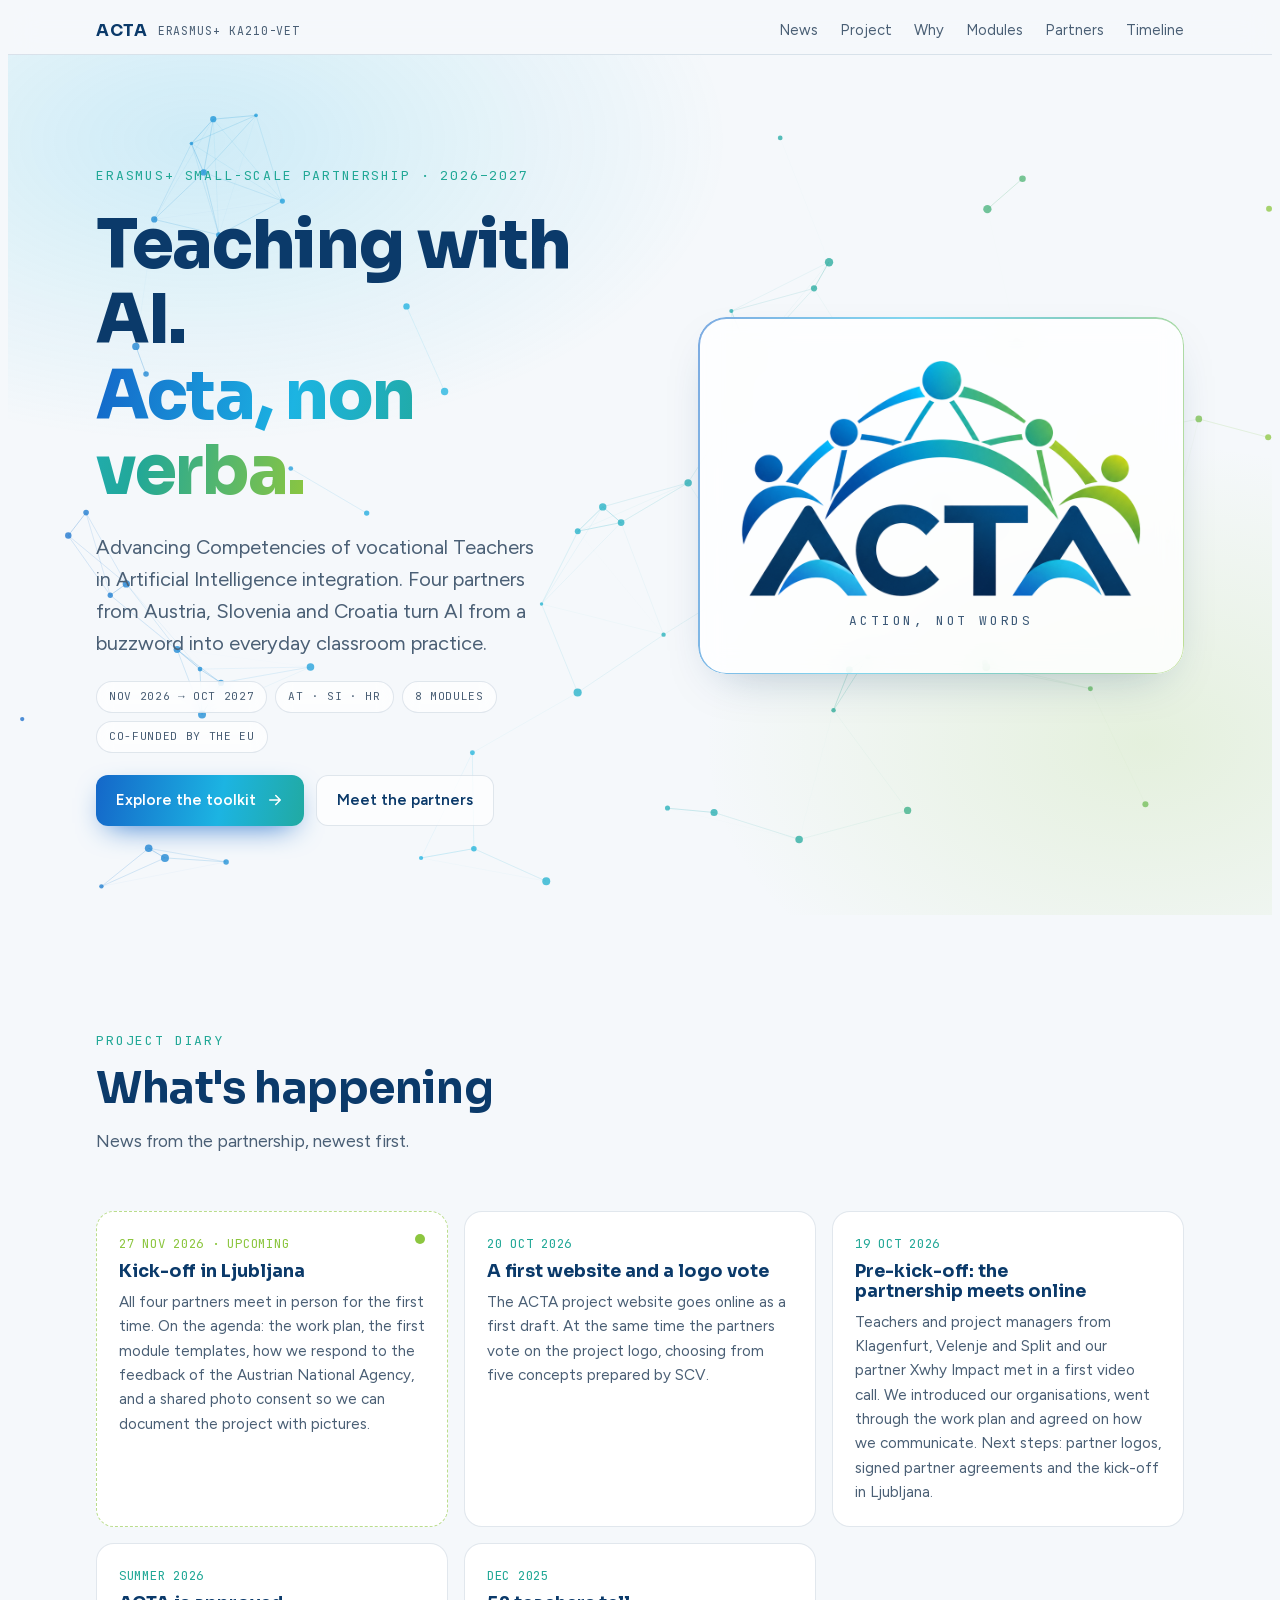
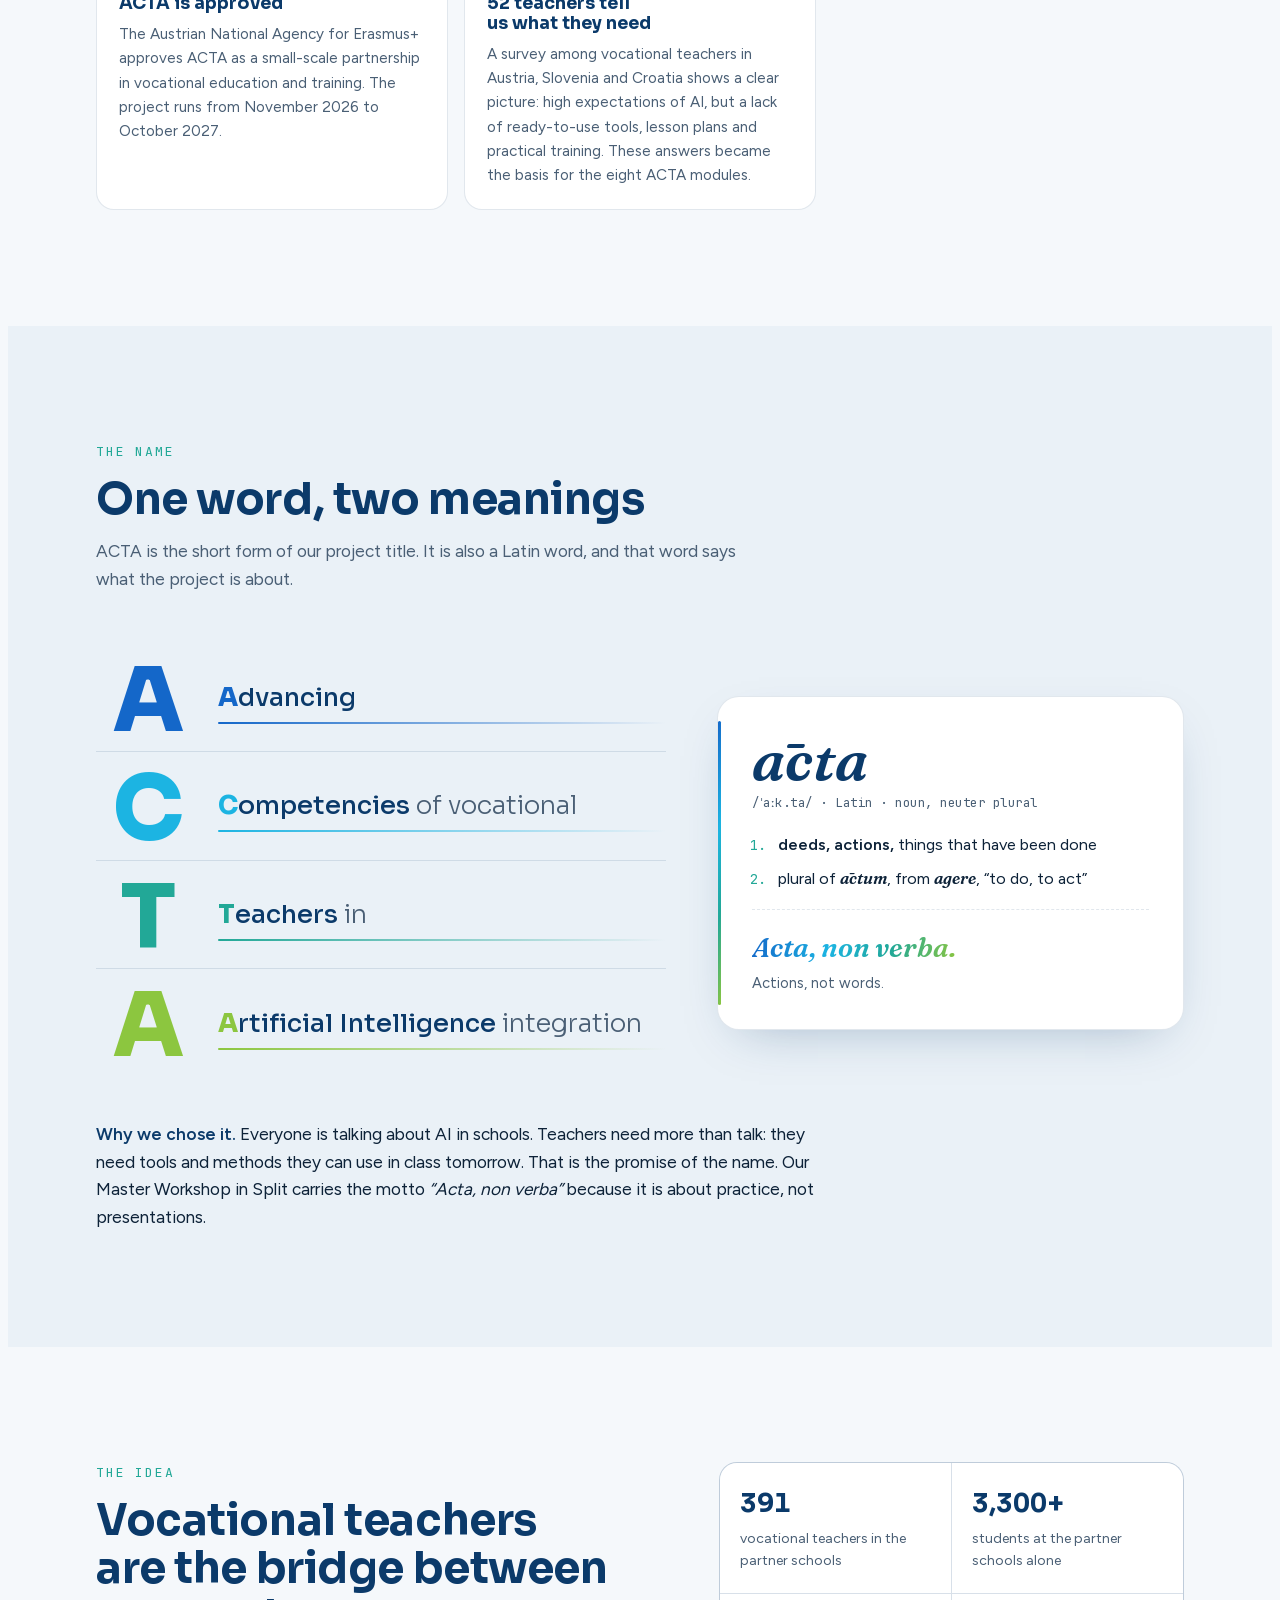
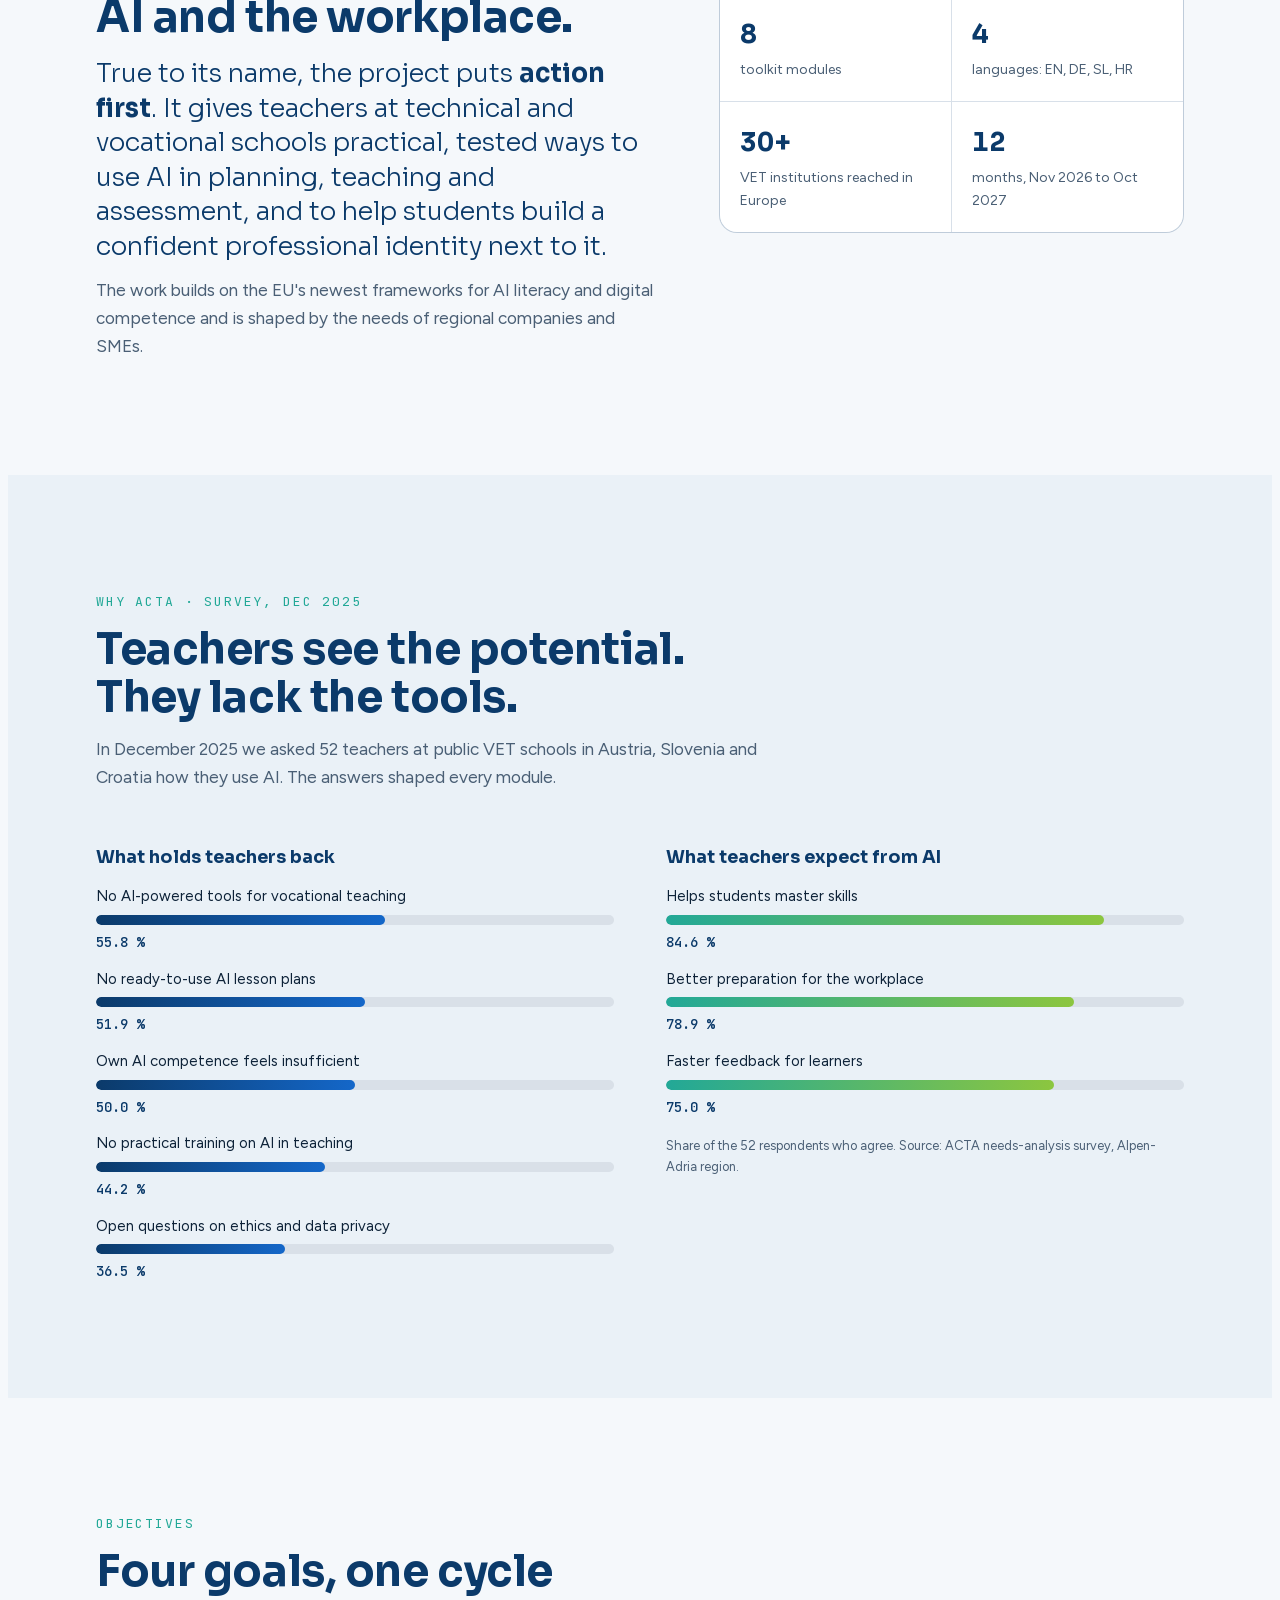
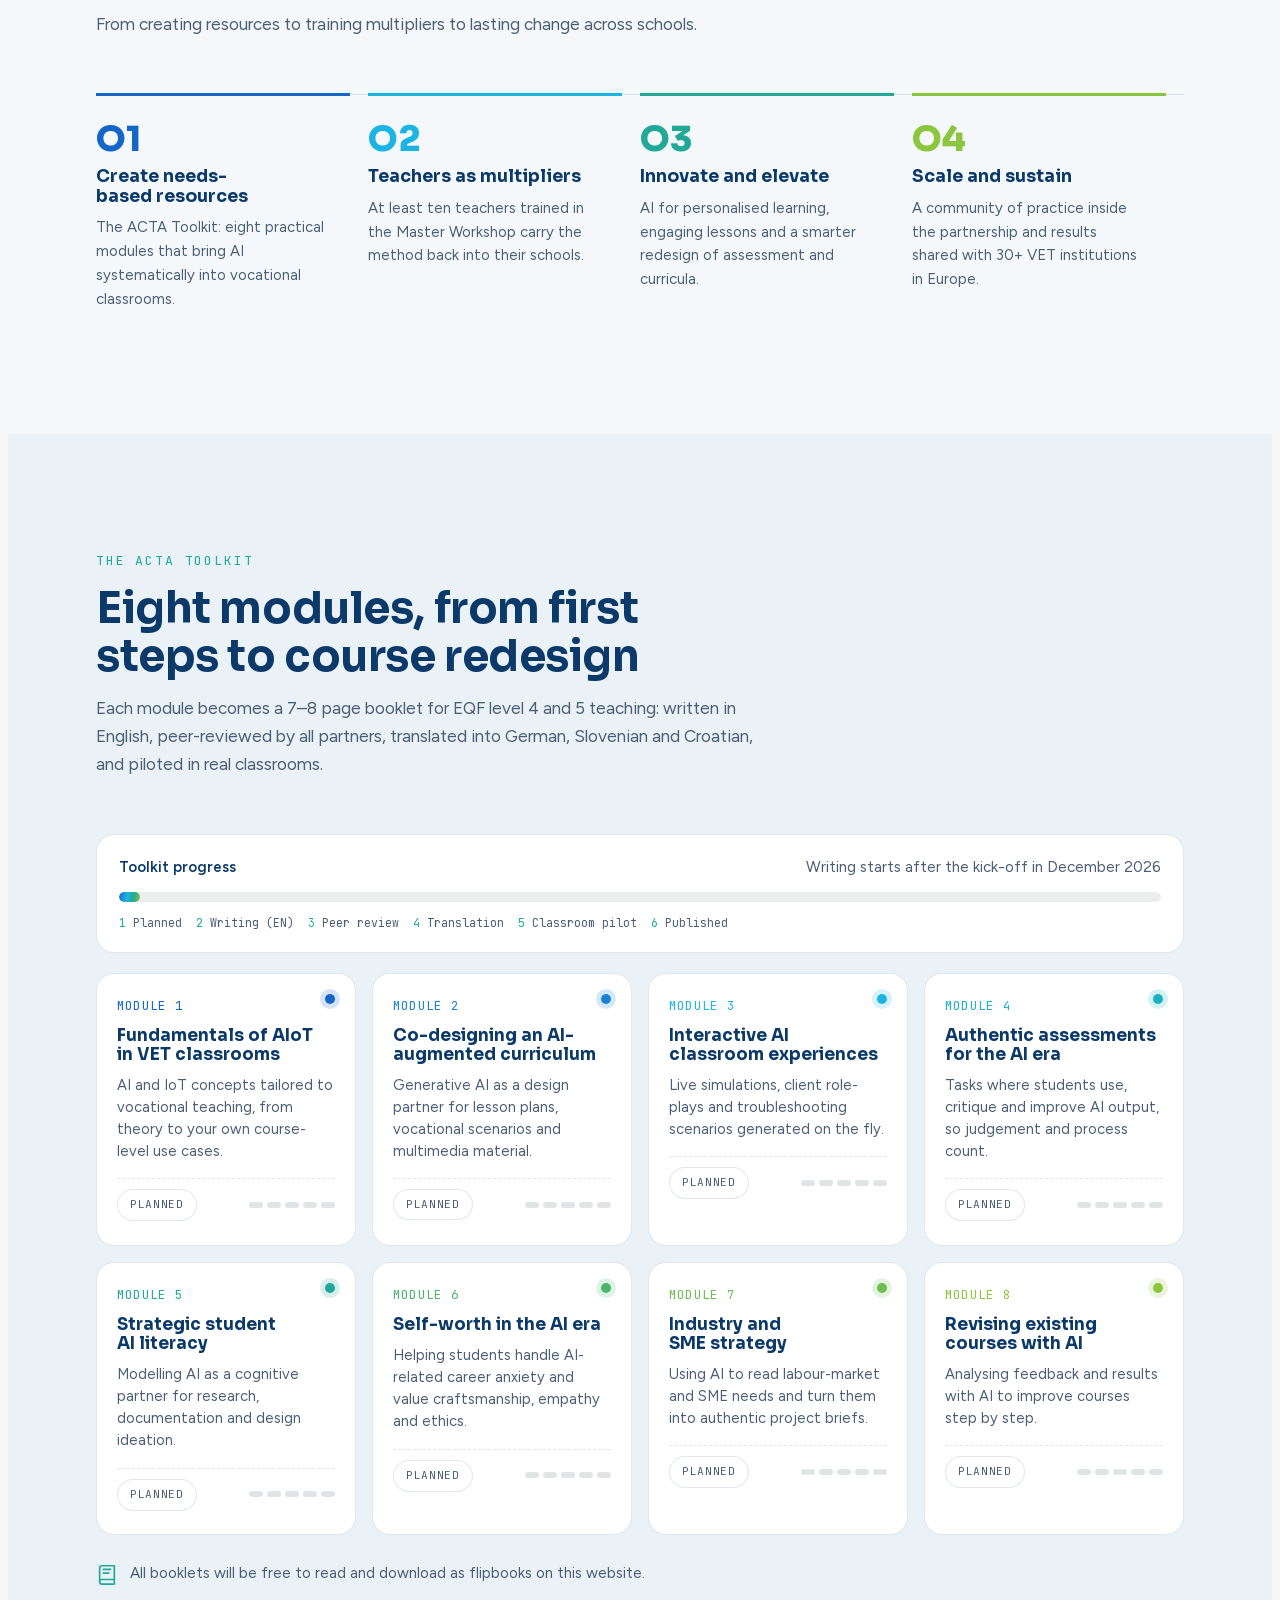
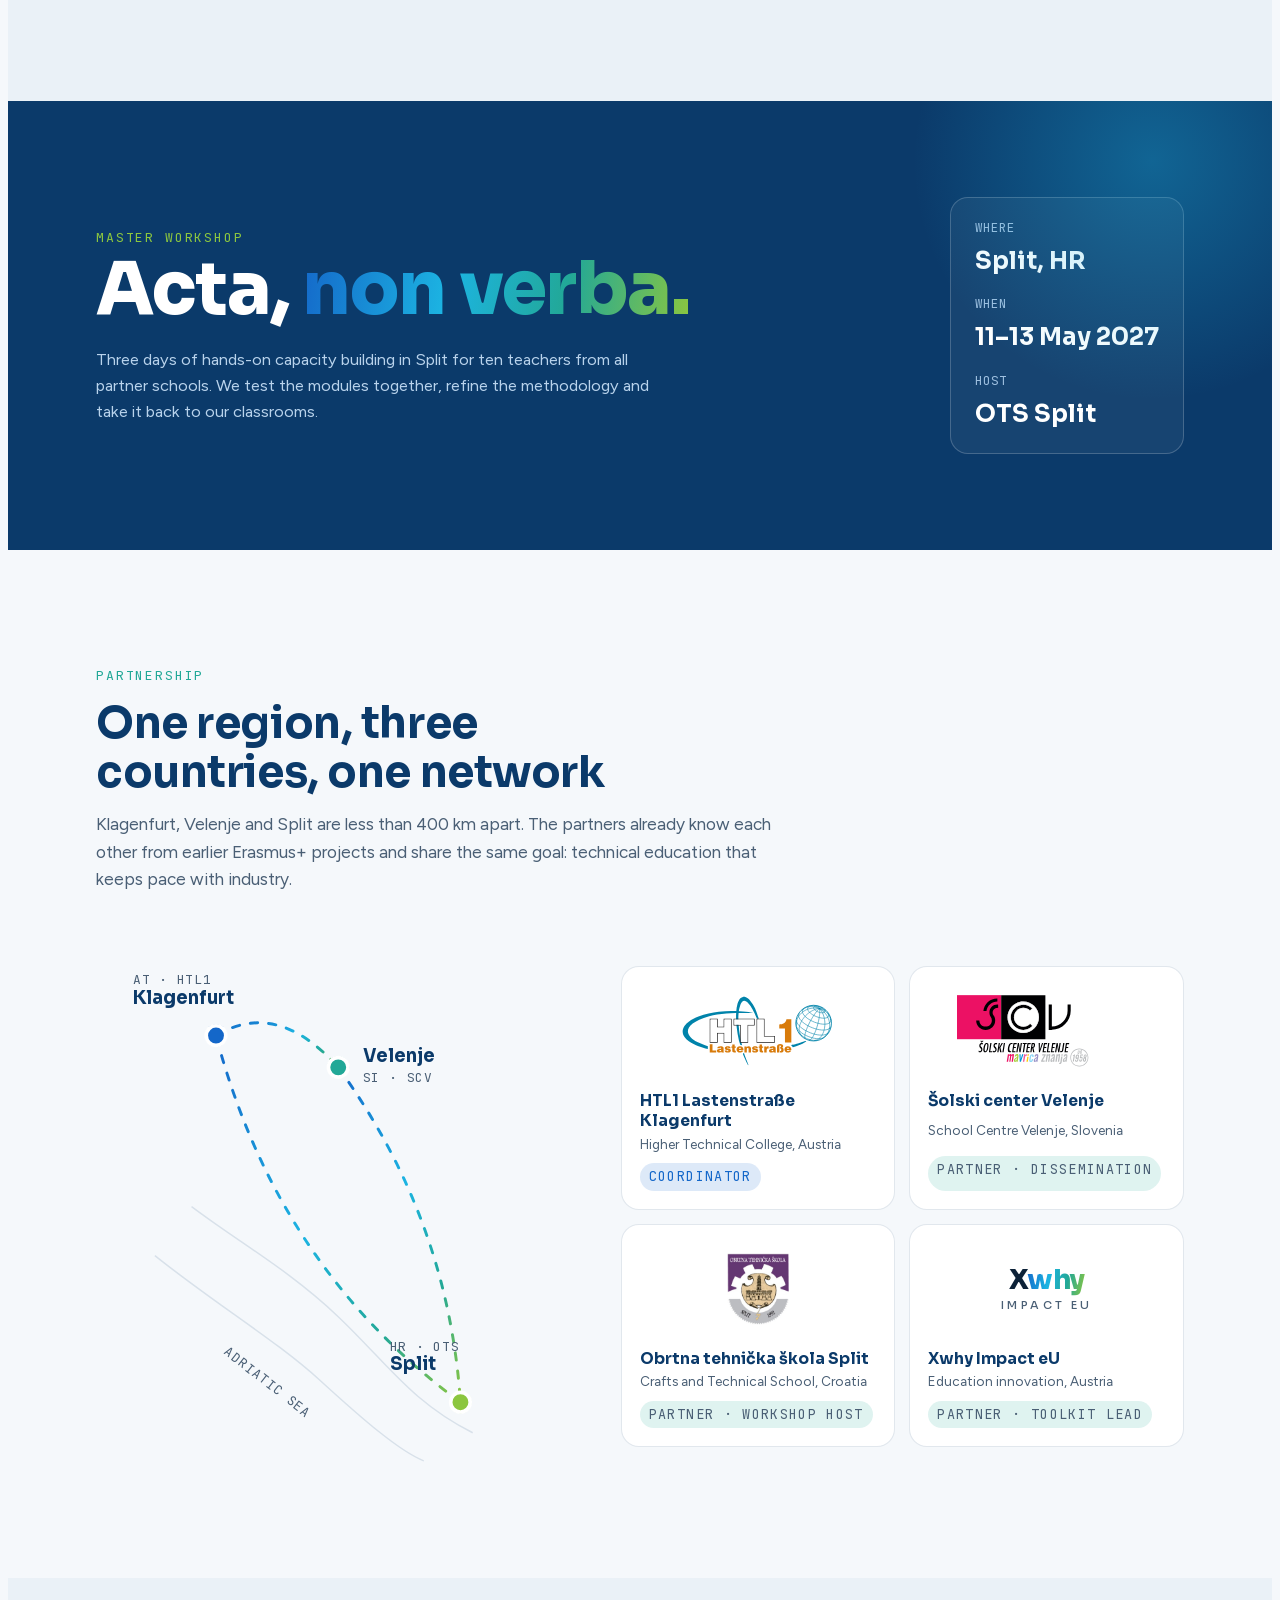
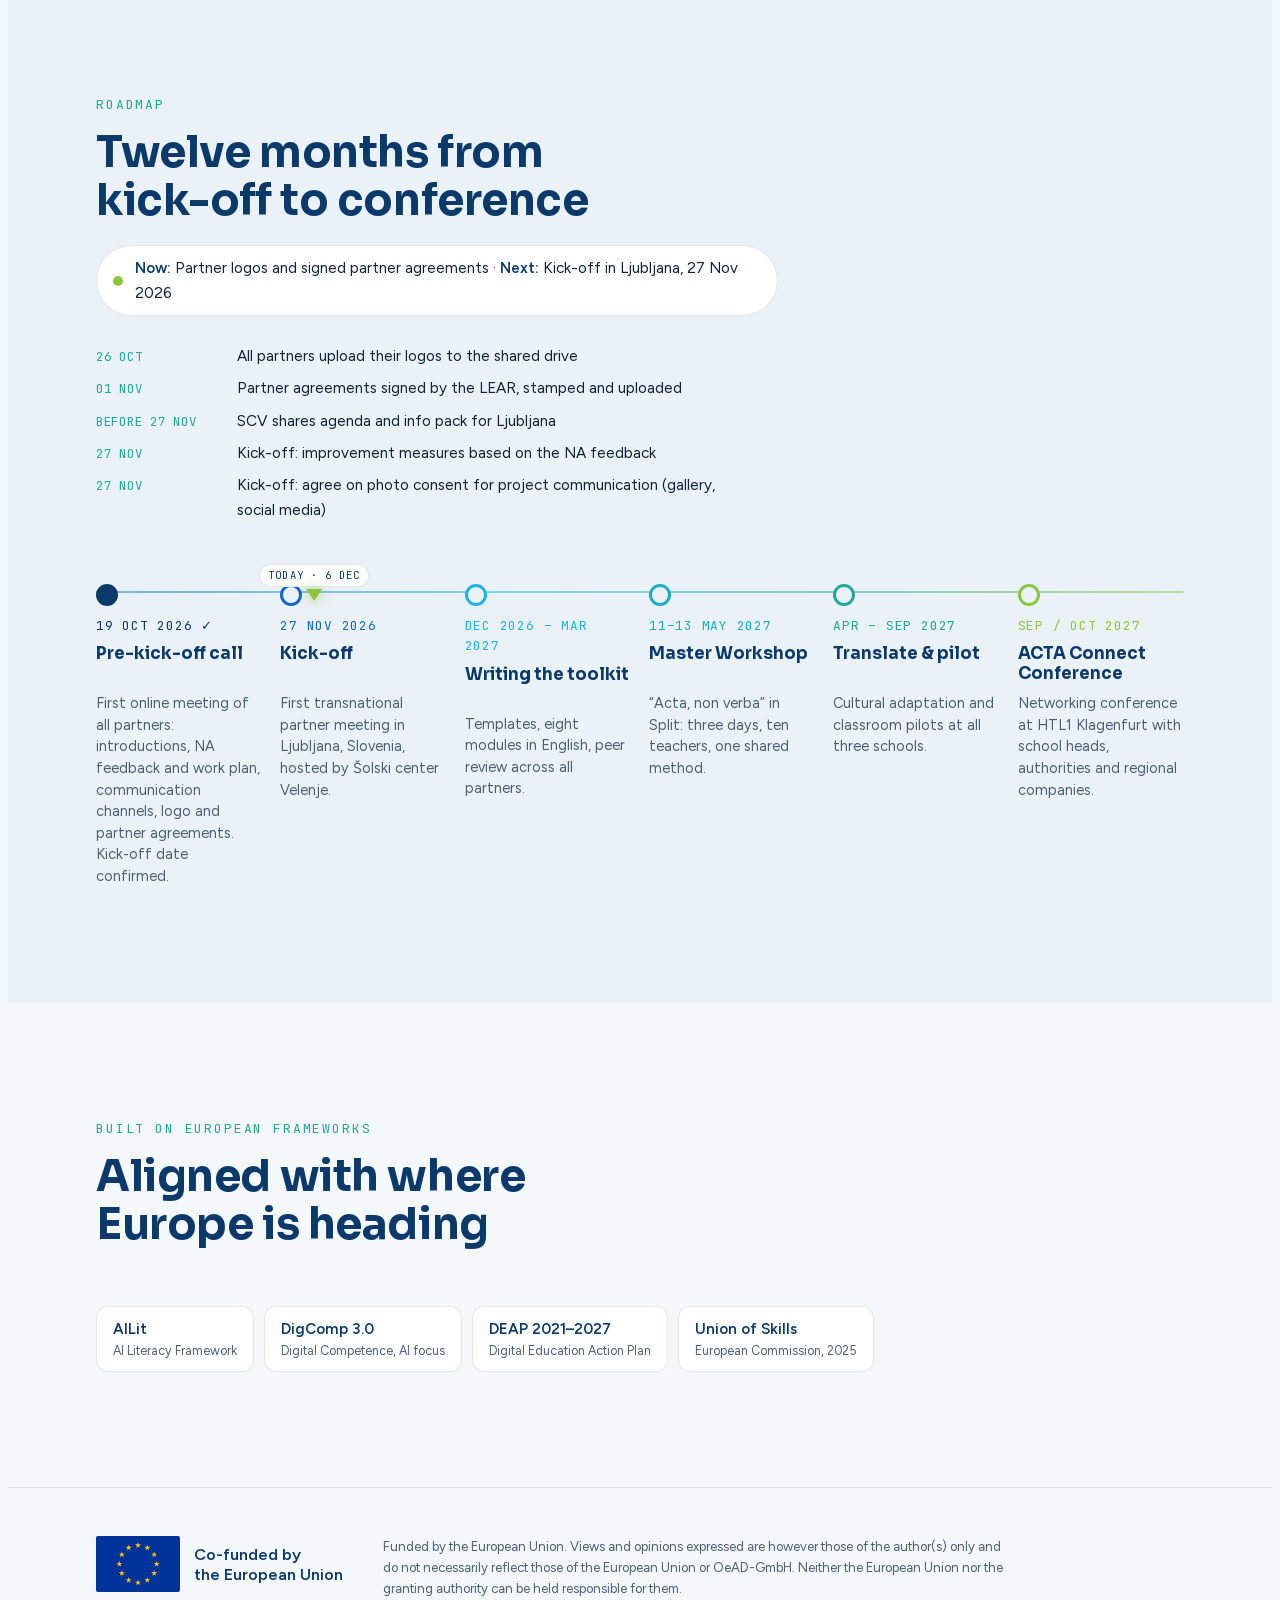
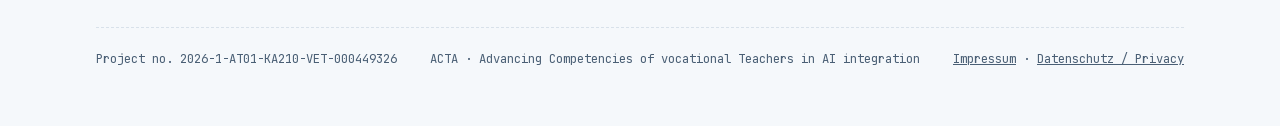
==== commit 004ead19: "Kick-off agenda: photo consent for project communication Co-Authored-By: Claude Opus 5.5 <noreply@an" ====
--- a/acta/index.html
+++ b/acta/index.html
@@ -475,7 +475,7 @@
         <article class="post upcoming reveal">
           <time datetime="2026-11-27">27 Nov 2026 · upcoming</time>
           <h3>Kick-off in Ljubljana</h3>
-          <p>All four partners meet in person for the first time. On the agenda: the work plan, the first module templates and how we respond to the feedback of the Austrian National Agency.</p>
+          <p>All four partners meet in person for the first time. On the agenda: the work plan, the first module templates, how we respond to the feedback of the Austrian National Agency, and a shared photo consent so we can document the project with pictures.</p>
         </article>
         <article class="post reveal">
           <time datetime="2026-10-20">20 Oct 2026</time>
@@ -799,6 +799,7 @@
           <li><time>01 NOV</time><span>Partner agreements signed by the LEAR, stamped and uploaded</span></li>
           <li><time>BEFORE 27 NOV</time><span>SCV shares agenda and info pack for Ljubljana</span></li>
           <li><time>27 NOV</time><span>Kick-off: improvement measures based on the NA feedback</span></li>
+          <li><time>27 NOV</time><span>Kick-off: agree on photo consent for project communication (gallery, social media)</span></li>
         </ul>
       </div>
       <div class="tl" id="tl">
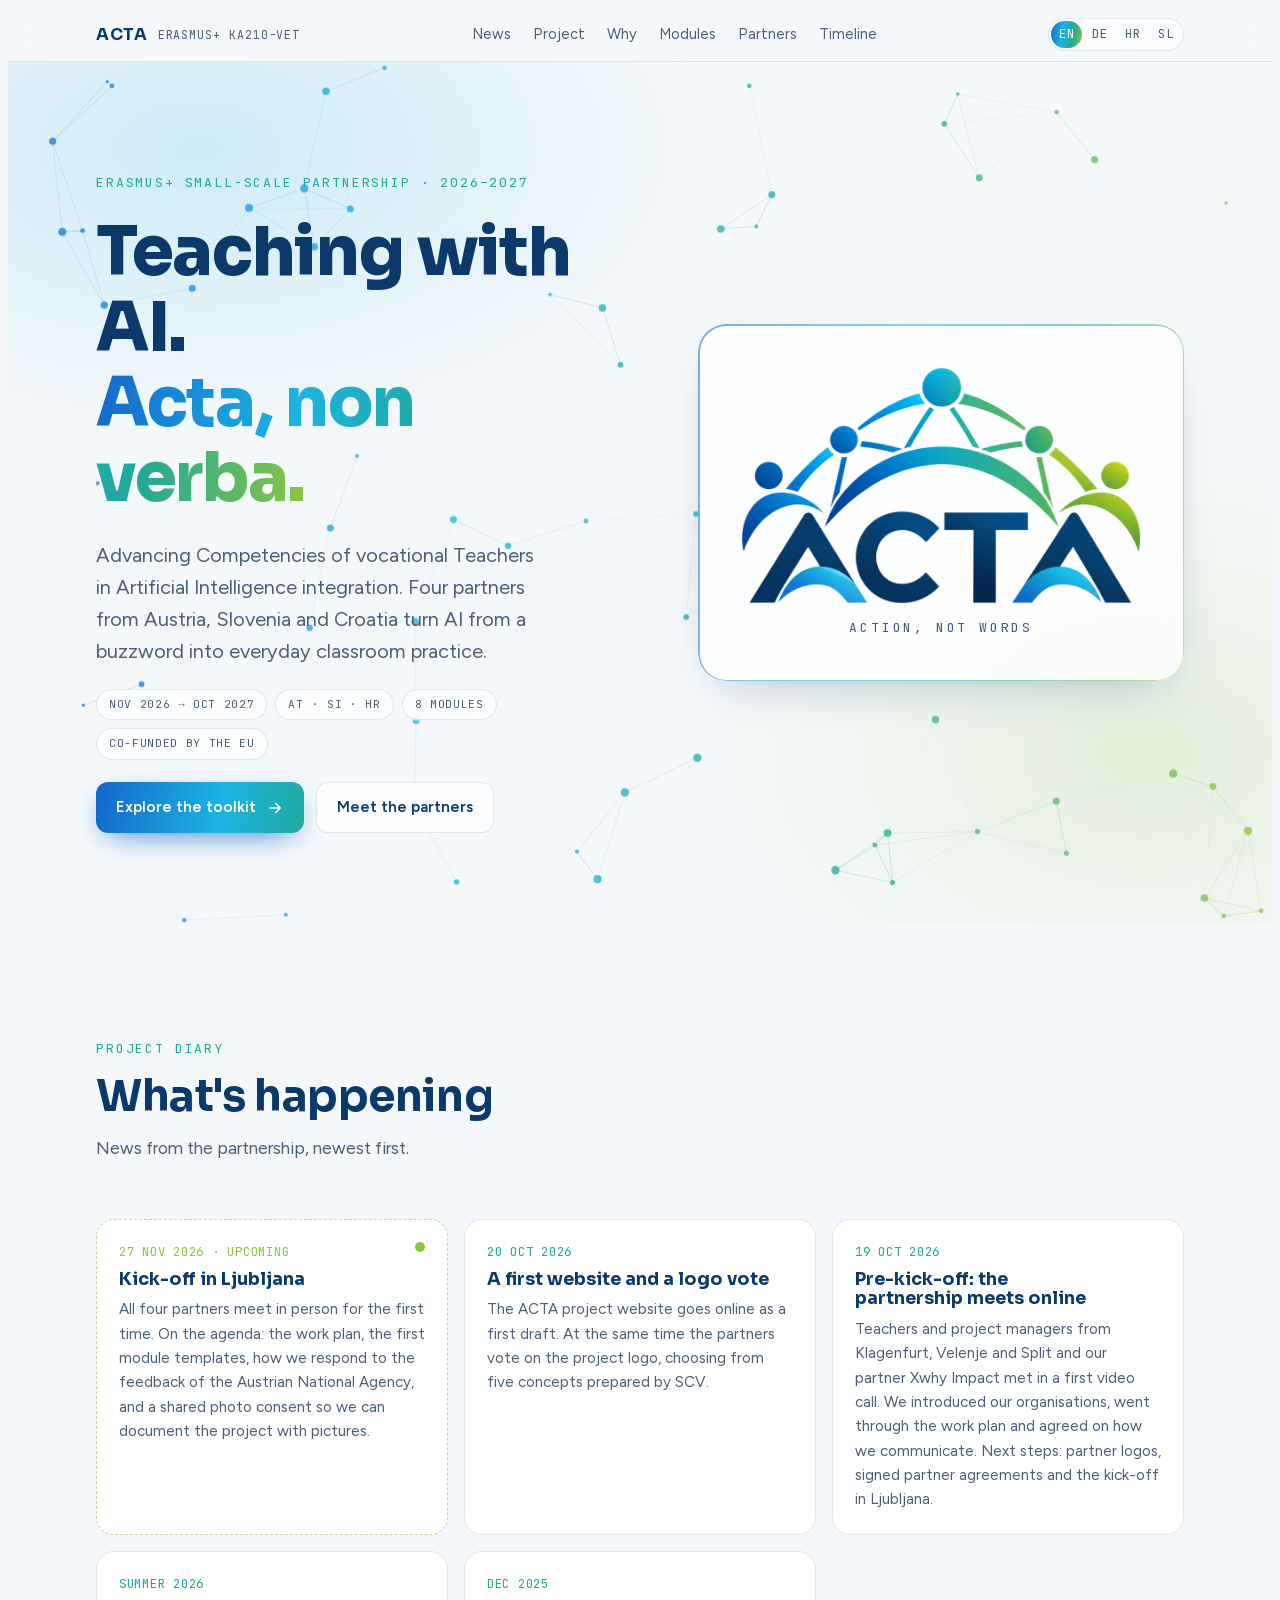
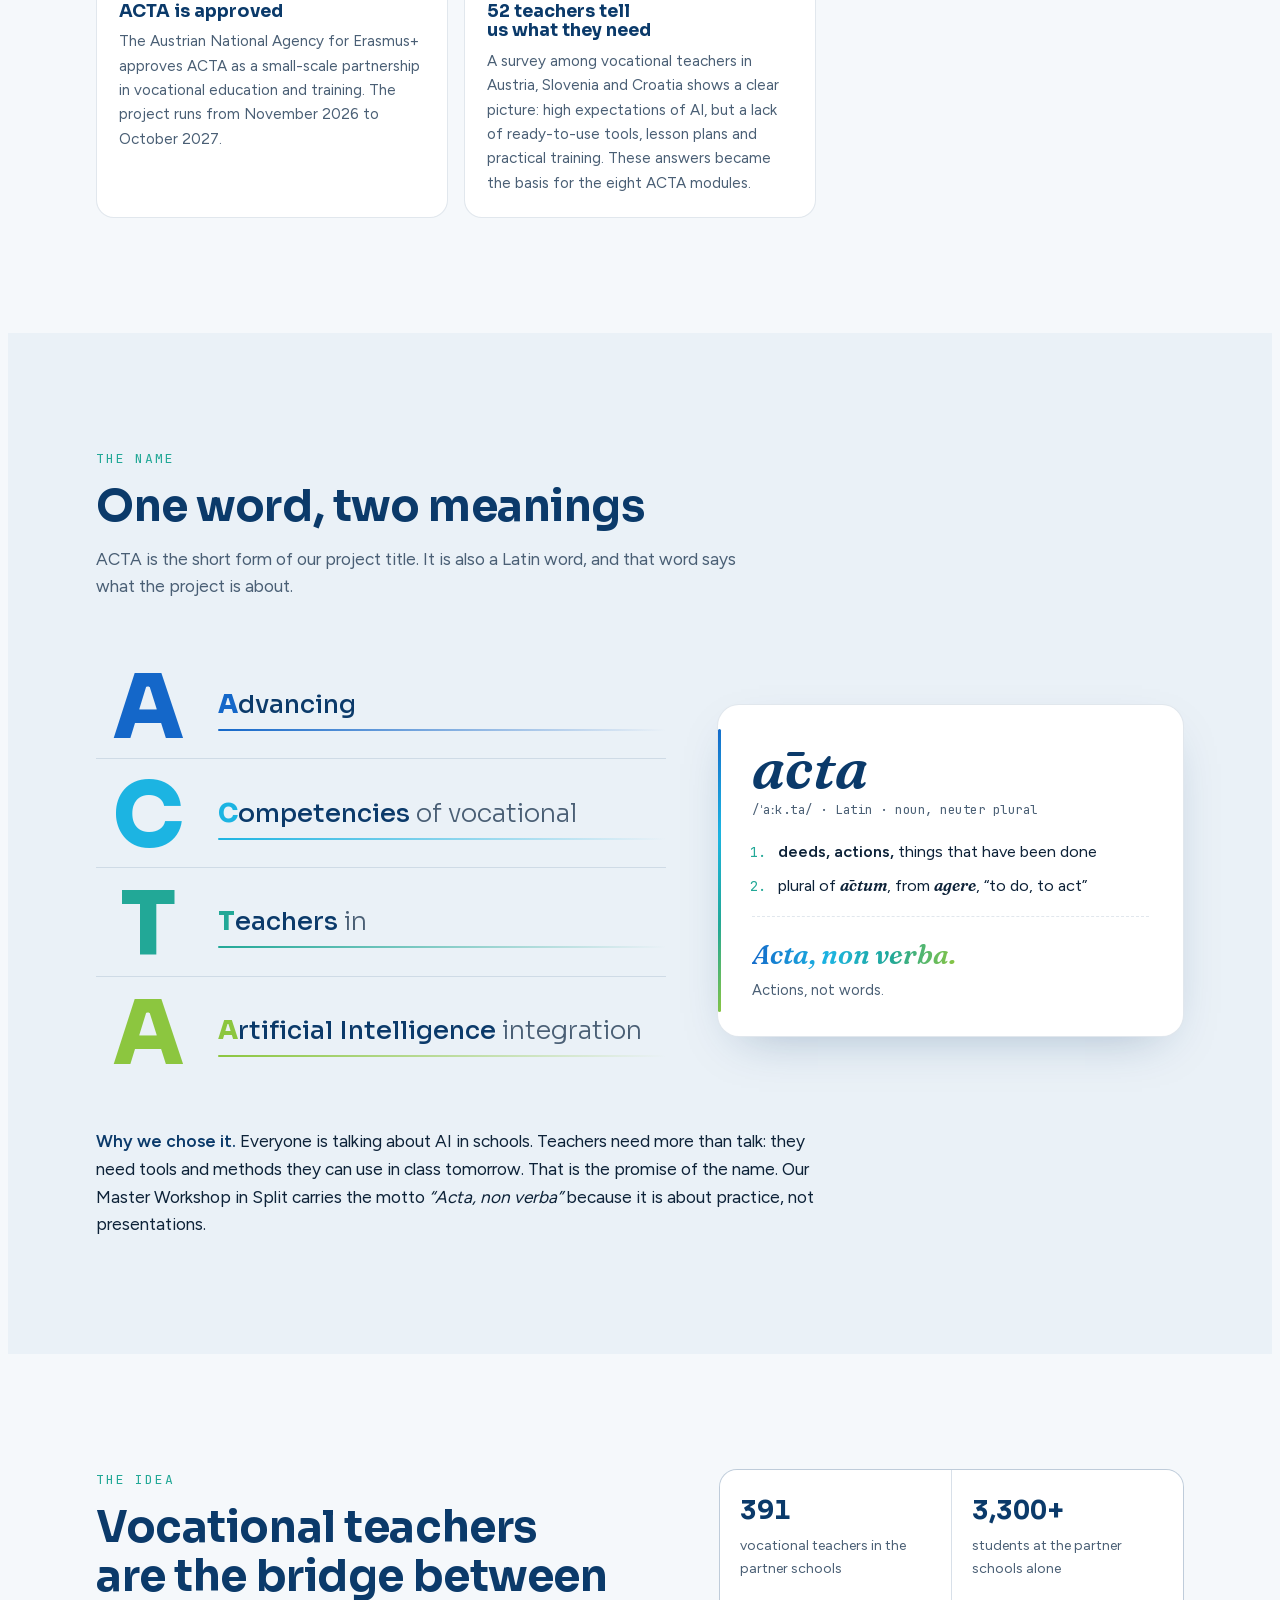
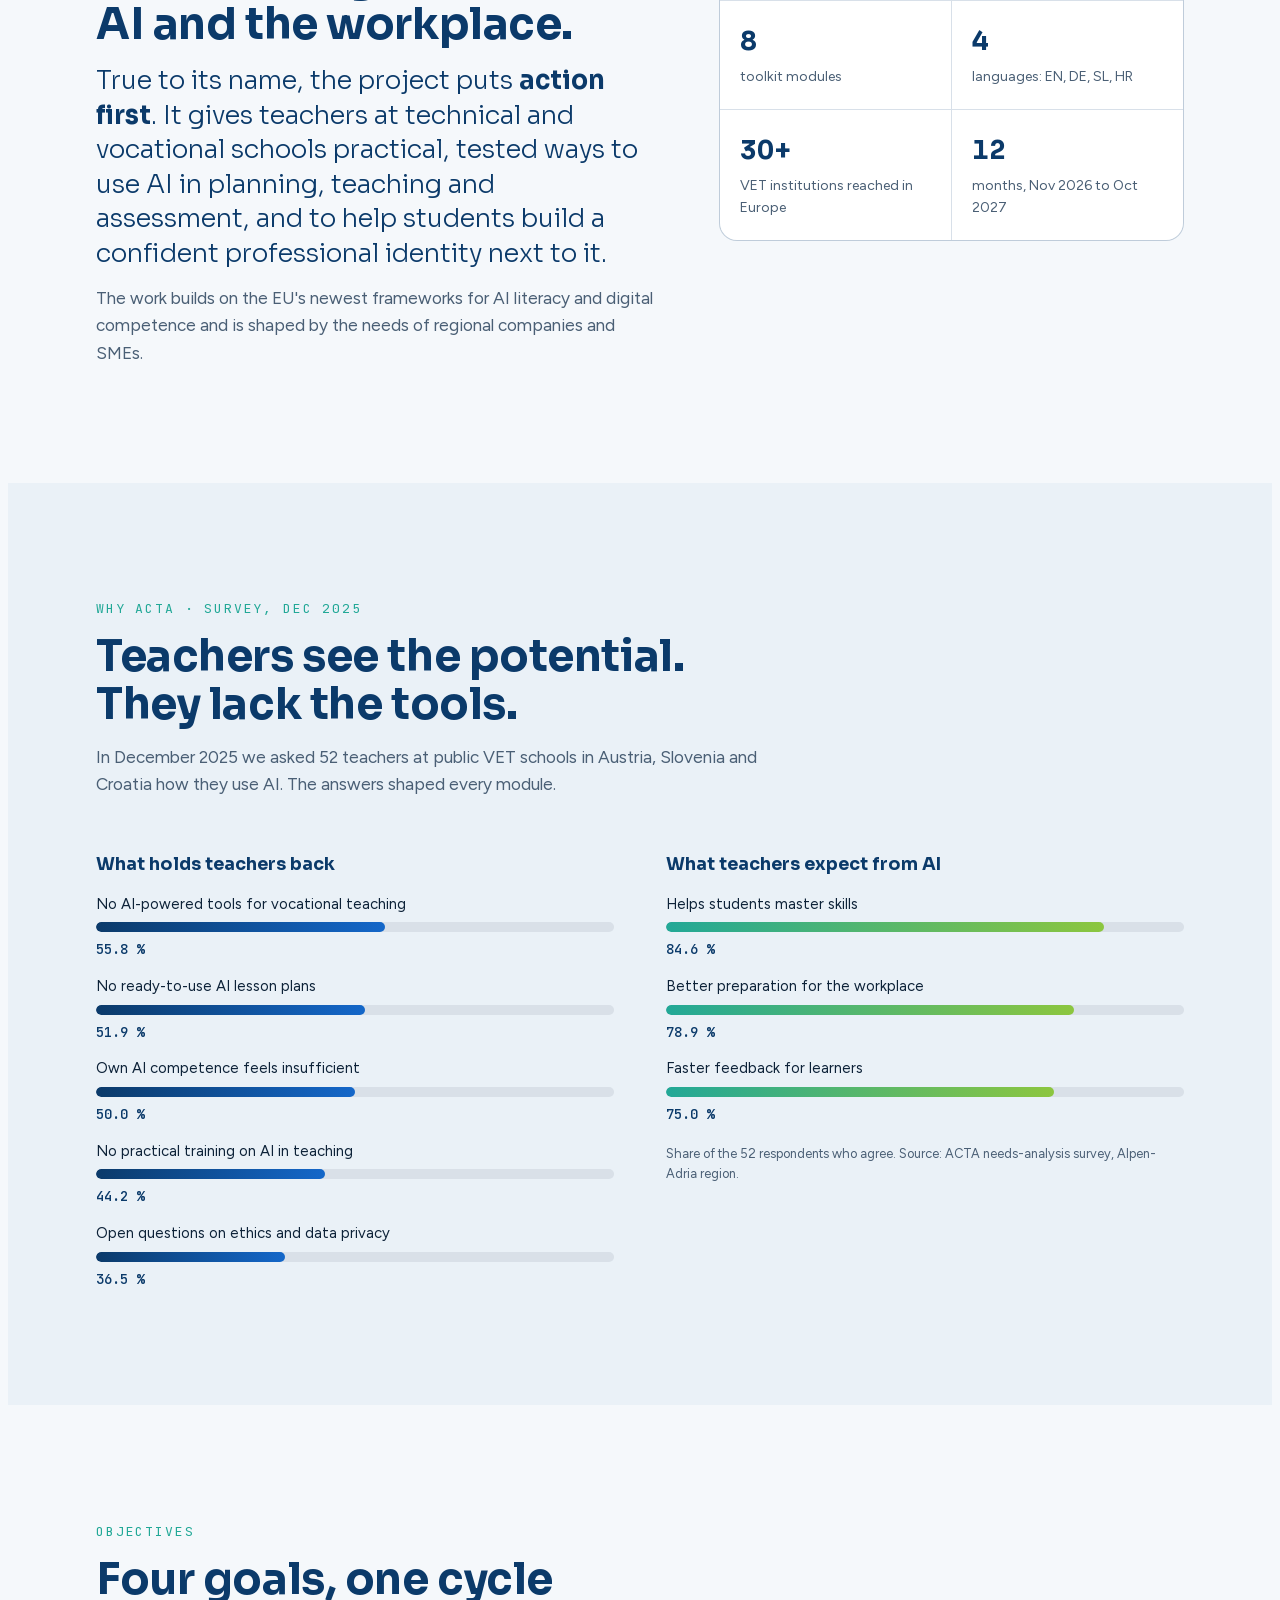
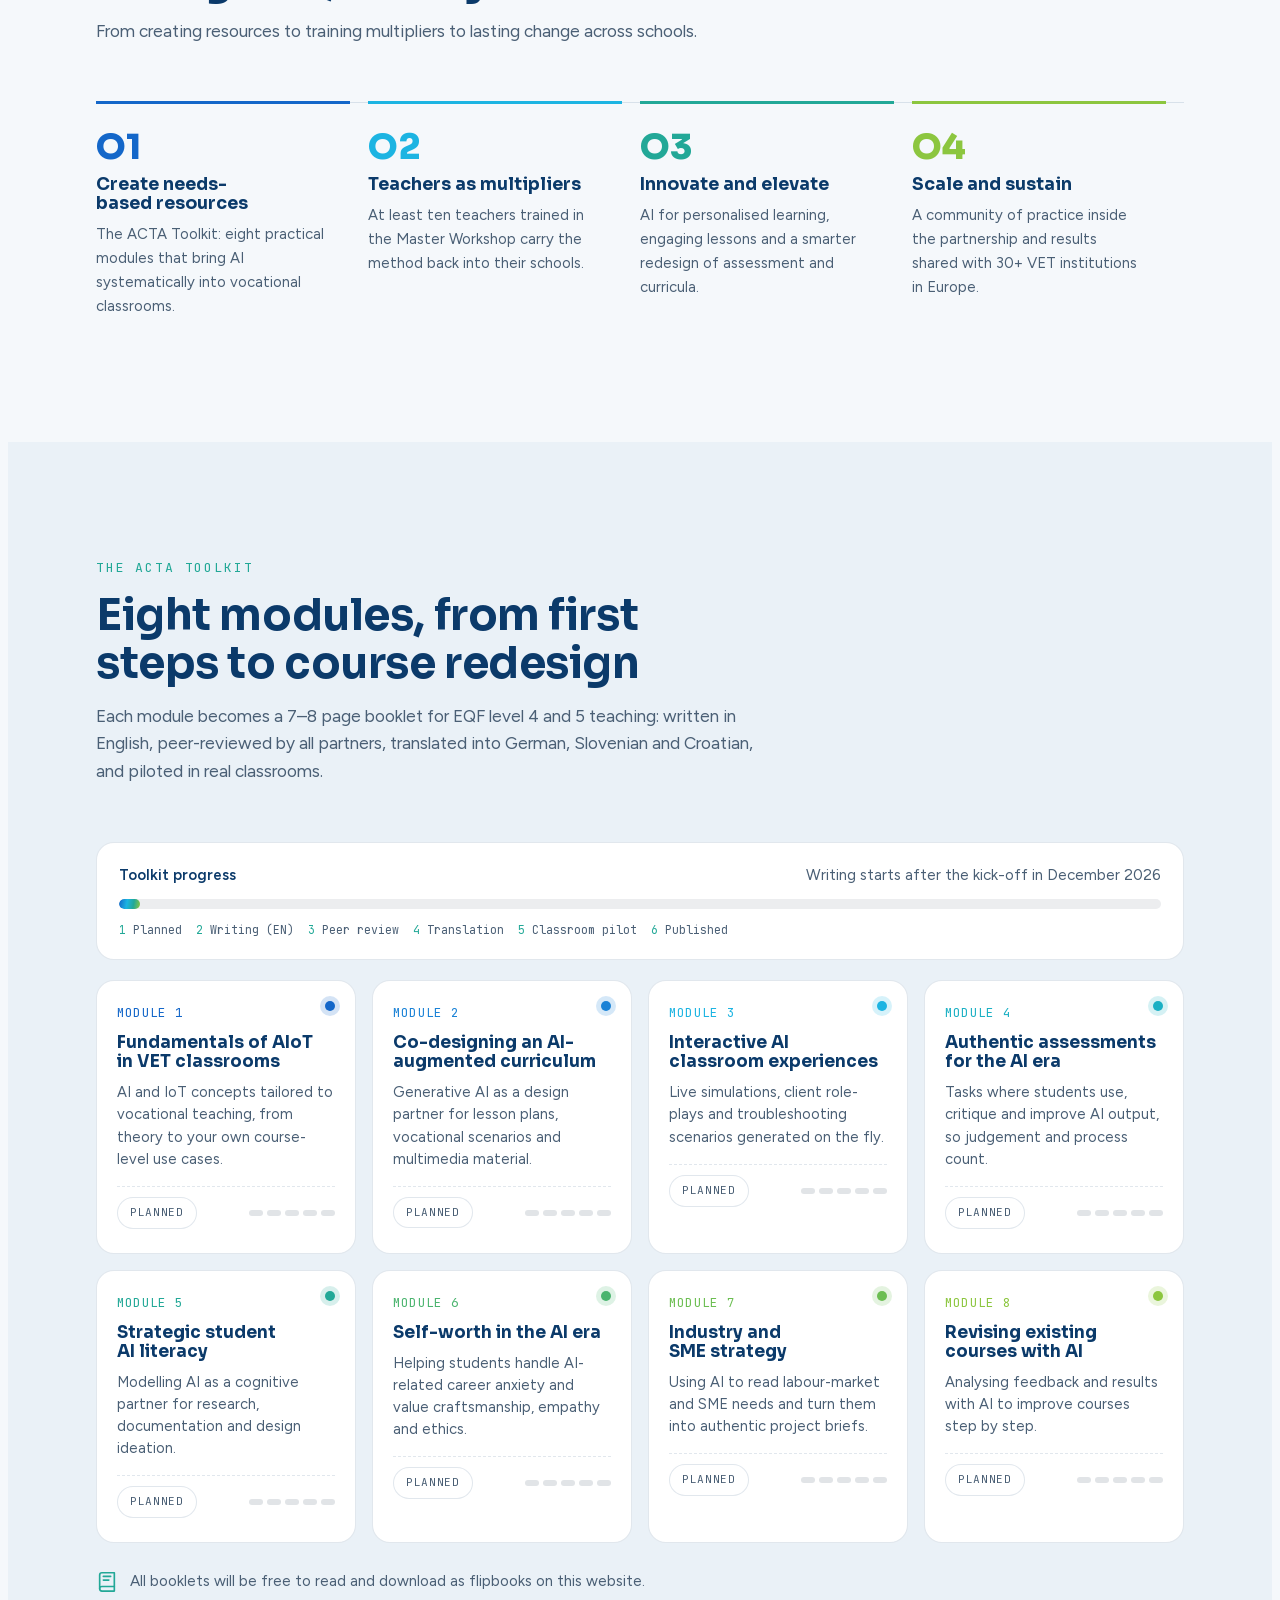
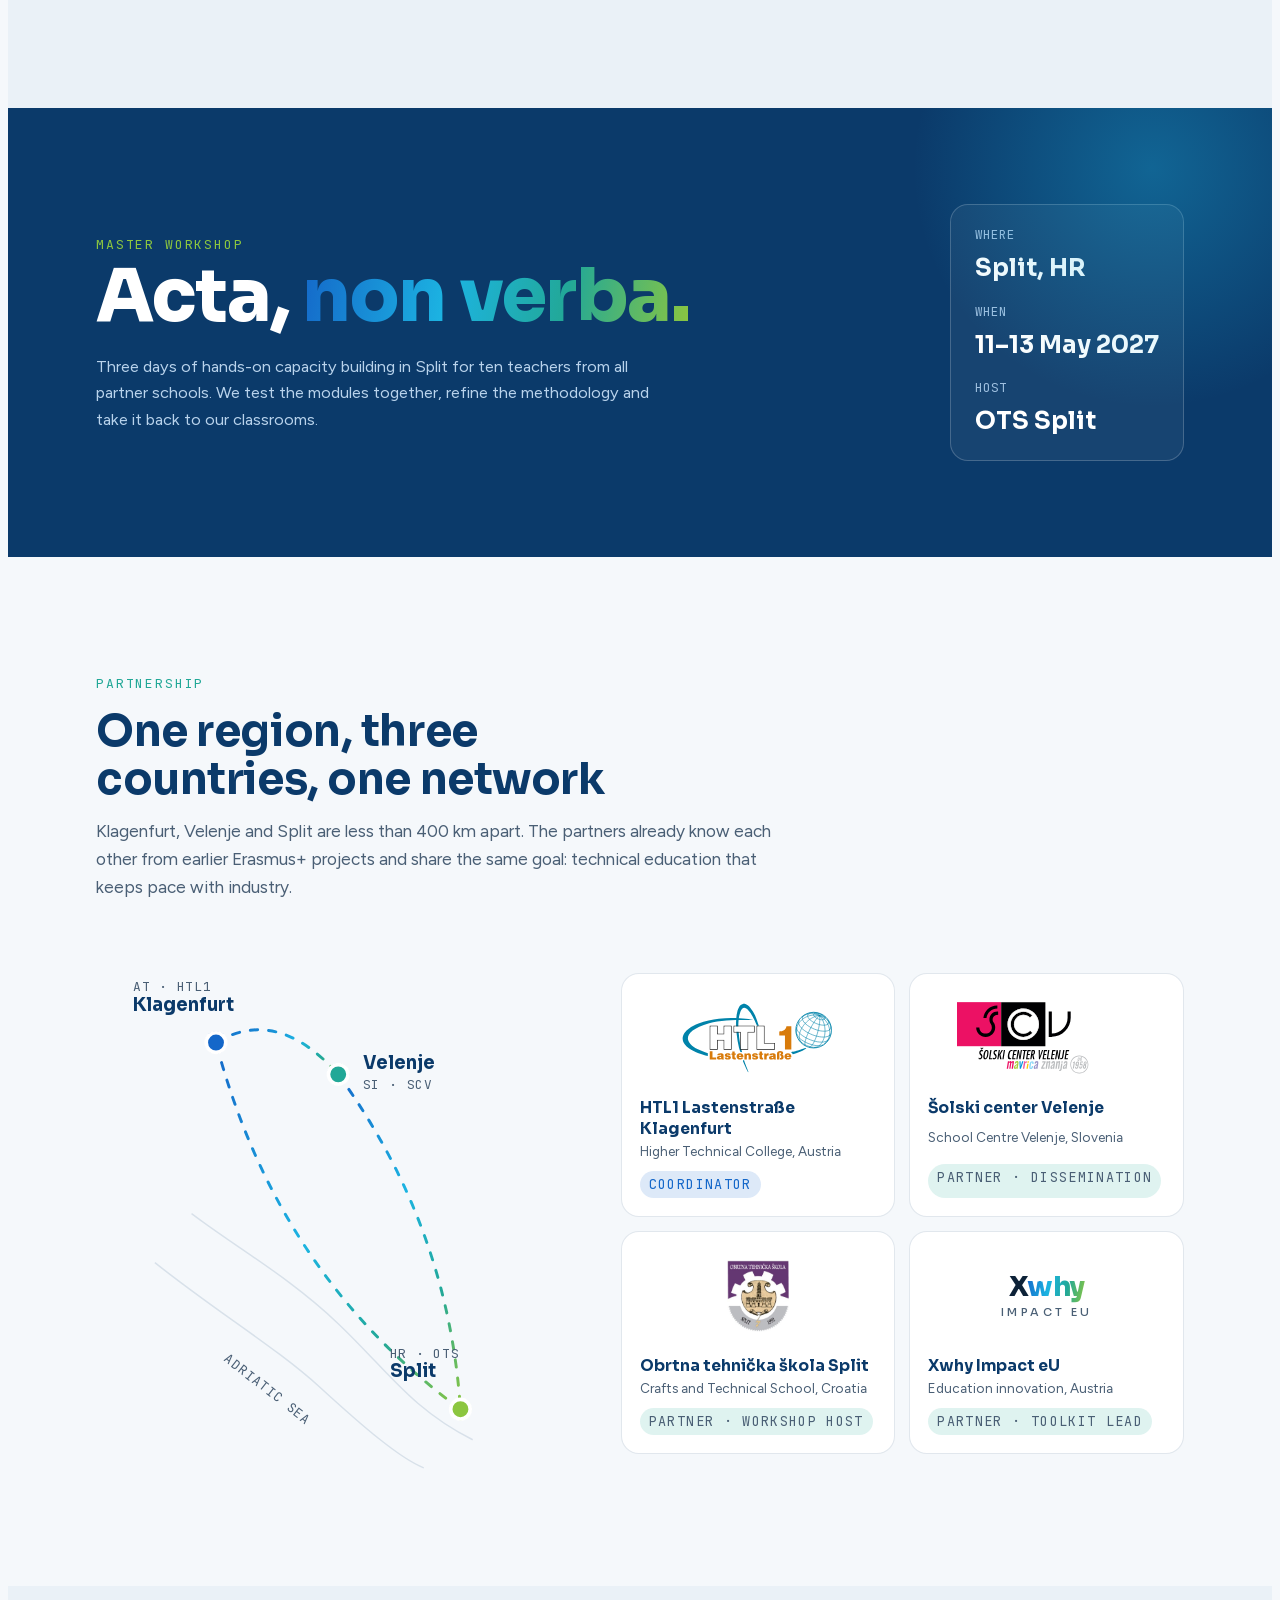
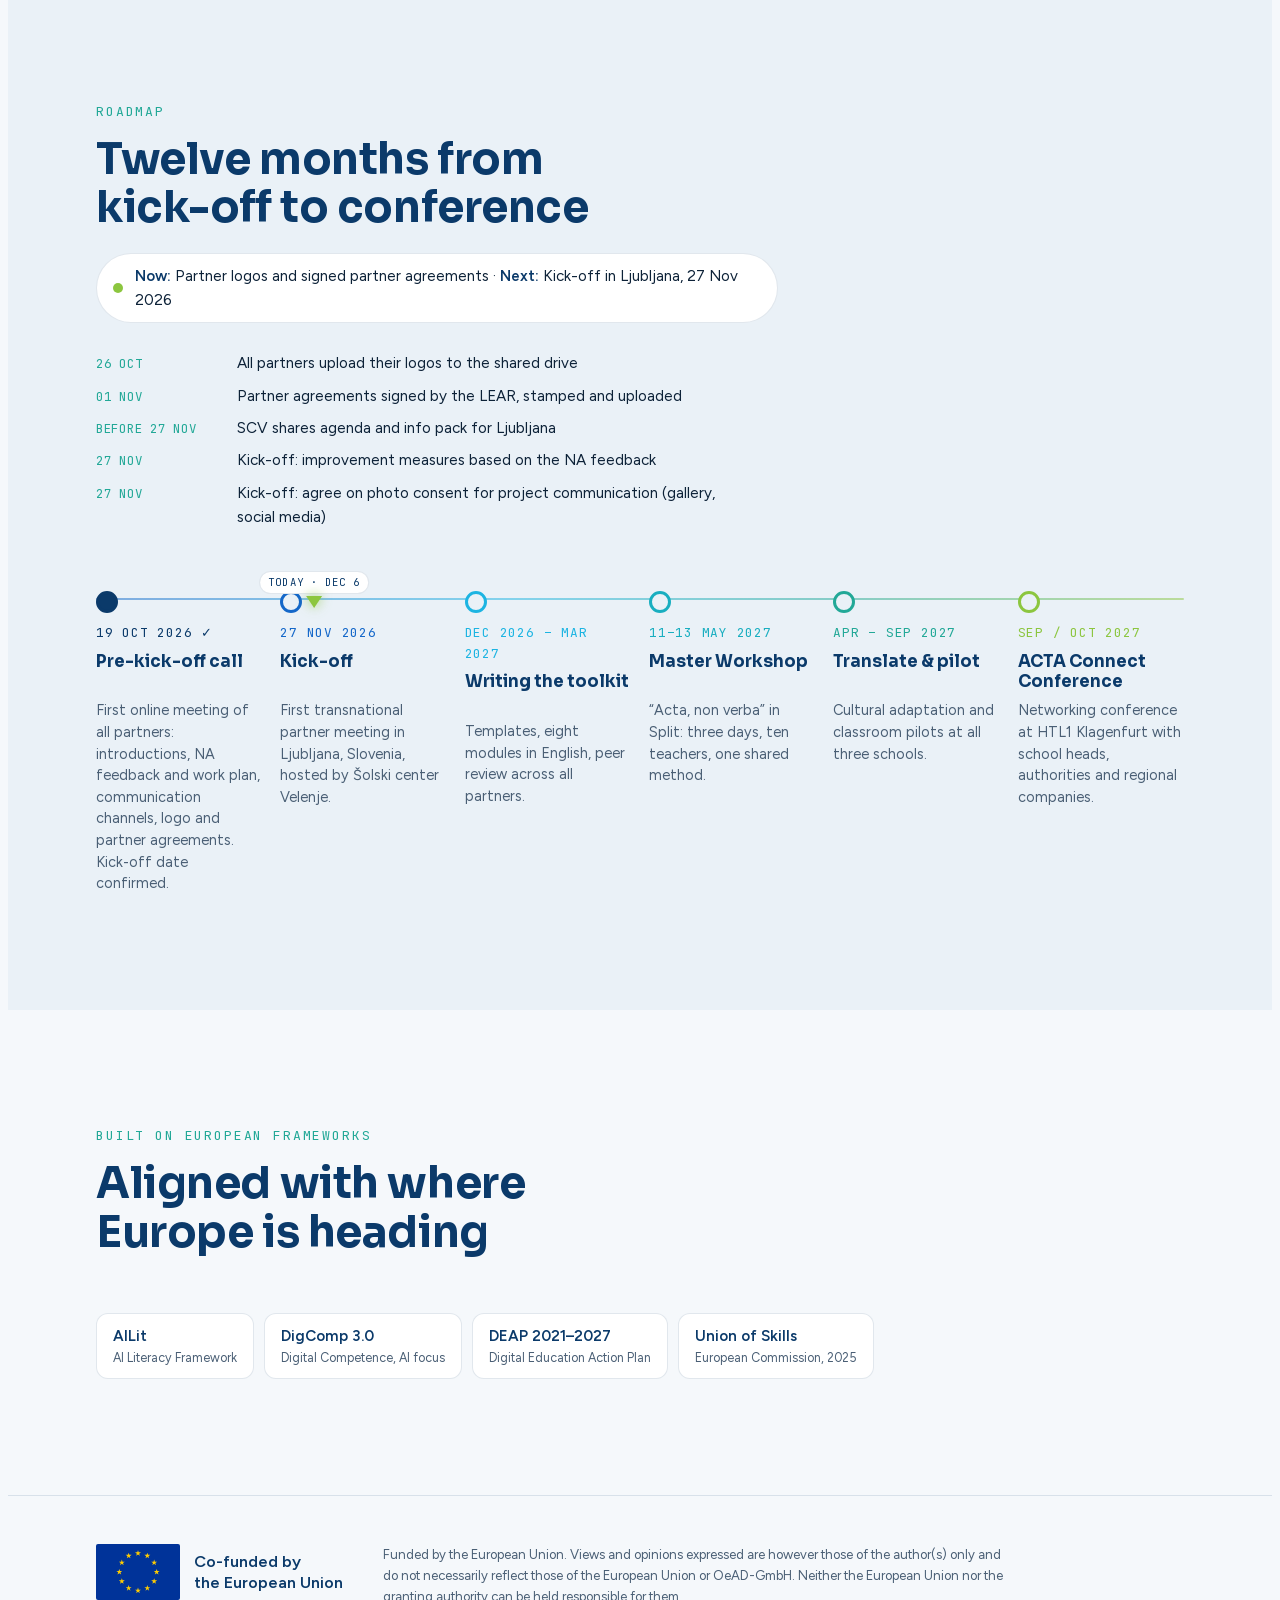
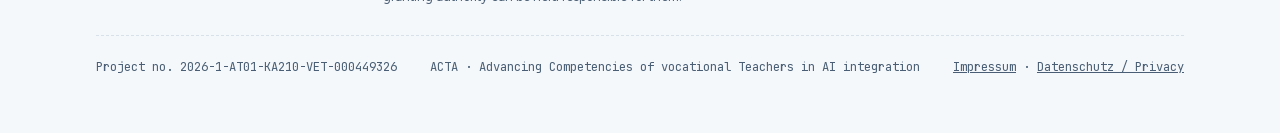
==== commit ce4ee805: "Multilingual ACTA site: EN, DE, HR, SL with language switch and hreflang Co-Authored-By: Claude Opus" ====
--- a/acta/index.html
+++ b/acta/index.html
@@ -5,8 +5,13 @@
 <meta name="viewport" content="width=device-width, initial-scale=1, viewport-fit=cover">
 <meta property="og:title" content="ACTA – Erasmus+ Partnership">
 <meta property="og:description" content="Advancing Competencies of vocational Teachers in AI integration. Acta, non verba.">
-<meta property="og:image" content="assets/acta_logo.png">
+<meta property="og:image" content="https://htl1-klagenfurt.github.io/erasmus/acta/assets/acta_logo.png">
 <link rel="icon" href="assets/acta_logo.png">
+<link rel="alternate" hreflang="en" href="https://htl1-klagenfurt.github.io/erasmus/acta/">
+<link rel="alternate" hreflang="de" href="https://htl1-klagenfurt.github.io/erasmus/acta/de/">
+<link rel="alternate" hreflang="hr" href="https://htl1-klagenfurt.github.io/erasmus/acta/hr/">
+<link rel="alternate" hreflang="sl" href="https://htl1-klagenfurt.github.io/erasmus/acta/sl/">
+<link rel="alternate" hreflang="x-default" href="https://htl1-klagenfurt.github.io/erasmus/acta/">
 <title>ACTA – Erasmus+ Partnership</title>
 <meta name="description" content="ACTA – Advancing Competencies of vocational Teachers in AI integration. Erasmus+ small-scale partnership of HTL1 Klagenfurt, Šolski center Velenje, Obrtna tehnička škola Split and Xwhy Impact.">
 <link rel="stylesheet" href="assets/fonts.css">
@@ -123,6 +128,10 @@
 .bar nav { display: flex; gap: 22px; font-size: .92rem; }
 .bar nav a { text-decoration: none; color: var(--fg-soft); transition: color .2s; }
 .bar nav a:hover { color: var(--heading); }
+.langs { display: flex; gap: 2px; font-family: var(--f-mono); font-size: .76rem; border: 1px solid var(--line); border-radius: 999px; padding: 2px; background: var(--surface); }
+.langs a { text-decoration: none; color: var(--fg-soft); padding: 4px 8px; border-radius: 999px; letter-spacing: .04em; }
+.langs a:hover { color: var(--heading); }
+.langs a[aria-current] { background: var(--grad); color: #fff; }
 .progress { position: absolute; left: 0; bottom: -1px; height: 2px; width: 100%; background: var(--grad); transform-origin: 0 50%; transform: scaleX(var(--p, 0)); }
 @media (max-width: 720px) { .bar nav { display: none; } }
 
@@ -433,6 +442,9 @@
       <a href="#partners">Partners</a>
       <a href="#timeline">Timeline</a>
     </nav>
+    <div class="langs" role="navigation" aria-label="Language">
+      <a href="./" hreflang="en" data-l="en" aria-current="page">EN</a><a href="de/" hreflang="de" data-l="de">DE</a><a href="hr/" hreflang="hr" data-l="hr">HR</a><a href="sl/" hreflang="sl" data-l="sl">SL</a>
+    </div>
     <div class="progress" id="progress"></div>
   </div>
 </header>
@@ -873,31 +885,32 @@
 </footer>
 
 <script>
+function T(s) { return s; }
 (function () {
   var reduce = window.matchMedia('(prefers-reduced-motion: reduce)').matches;
 
   /* ---- modules ---- */
   var mods = [
-    ['Fundamentals of AIoT in VET classrooms', 'AI and IoT concepts tailored to vocational teaching, from theory to your own course-level use cases.'],
-    ['Co-designing an AI-augmented curriculum', 'Generative AI as a design partner for lesson plans, vocational scenarios and multimedia material.'],
-    ['Interactive AI classroom experiences', 'Live simulations, client role-plays and troubleshooting scenarios generated on the fly.'],
-    ['Authentic assessments for the AI era', 'Tasks where students use, critique and improve AI output, so judgement and process count.'],
-    ['Strategic student AI literacy', 'Modelling AI as a cognitive partner for research, documentation and design ideation.'],
-    ['Self-worth in the AI era', 'Helping students handle AI-related career anxiety and value craftsmanship, empathy and ethics.'],
-    ['Industry and SME strategy', 'Using AI to read labour-market and SME needs and turn them into authentic project briefs.'],
-    ['Revising existing courses with AI', 'Analysing feedback and results with AI to improve courses step by step.']
+    [T("Fundamentals of AIoT in VET classrooms"), T("AI and IoT concepts tailored to vocational teaching, from theory to your own course-level use cases.")],
+    [T("Co-designing an AI-augmented curriculum"), T("Generative AI as a design partner for lesson plans, vocational scenarios and multimedia material.")],
+    [T("Interactive AI classroom experiences"), T("Live simulations, client role-plays and troubleshooting scenarios generated on the fly.")],
+    [T("Authentic assessments for the AI era"), T("Tasks where students use, critique and improve AI output, so judgement and process count.")],
+    [T("Strategic student AI literacy"), T("Modelling AI as a cognitive partner for research, documentation and design ideation.")],
+    [T("Self-worth in the AI era"), T("Helping students handle AI-related career anxiety and value craftsmanship, empathy and ethics.")],
+    [T("Industry and SME strategy"), T("Using AI to read labour-market and SME needs and turn them into authentic project briefs.")],
+    [T("Revising existing courses with AI"), T("Analysing feedback and results with AI to improve courses step by step.")]
   ];
   // Stage per module: 0 planned · 1 writing · 2 peer review · 3 translation · 4 pilot · 5 published
   // Update these numbers as the toolkit grows.
   var stage = [0, 0, 0, 0, 0, 0, 0, 0];
-  var stageNames = ['Planned', 'Writing', 'Peer review', 'Translation', 'Classroom pilot', 'Published'];
+  var stageNames = [T("Planned"), T("Writing"), T("Peer review"), T("Translation"), T("Classroom pilot"), T("Published")];
   var hues = ['#1467c9', '#1a82d6', '#1cb4e2', '#1bb0c4', '#22a897', '#4bb46f', '#6cbe52', '#8cc63f'];
   var grid = document.getElementById('modGrid');
   mods.forEach(function (m, i) {
     var el = document.createElement('article');
     el.className = 'mod reveal';
     el.style.setProperty('--hue', hues[i]);
-    el.innerHTML = '<span class="dot"></span><span class="num">MODULE ' + (i + 1) + '</span><h3></h3><p></p>' +
+    el.innerHTML = '<span class="dot"></span><span class="num">' + T("MODULE") + ' ' + (i + 1) + '</span><h3></h3><p></p>' +
       '<div class="mstat"><span class="chip"></span><span class="pips">' + '<b></b>'.repeat(5) + '</span></div>';
     var st = stage[i] || 0;
     el.querySelector('.chip').textContent = stageNames[st];
@@ -917,8 +930,8 @@
     var done = stage.filter(function (x) { return x === 5; }).length;
     document.getElementById('pbFill').style.width = Math.max(2, total / max * 100) + '%';
     document.getElementById('pbText').textContent = total === 0
-      ? 'Writing starts after the kick-off in December 2026'
-      : done + ' of 8 modules published · ' + Math.round(total / max * 100) + ' %';
+      ? T("Writing starts after the kick-off in December 2026")
+      : T("{done} of 8 modules published").replace('{done}', done) + ' · ' + Math.round(total / max * 100) + ' %';
   })();
 
   /* ---- EU stars ---- */
@@ -990,7 +1003,7 @@
     var steps = Array.prototype.slice.call(tl.querySelectorAll('.step[data-date]'));
     var now = new Date();
     var lbl = document.getElementById('todayLbl');
-    lbl.textContent = 'Today · ' + now.toLocaleDateString('en-GB', { day: 'numeric', month: 'short' });
+    lbl.textContent = T("Today") + ' · ' + now.toLocaleDateString(document.documentElement.lang || 'en-GB', { day: 'numeric', month: 'short' });
     function place() {
       var vertical = getComputedStyle(tl).gridTemplateColumns.split(' ').length === 1;
       var box = tl.getBoundingClientRect();
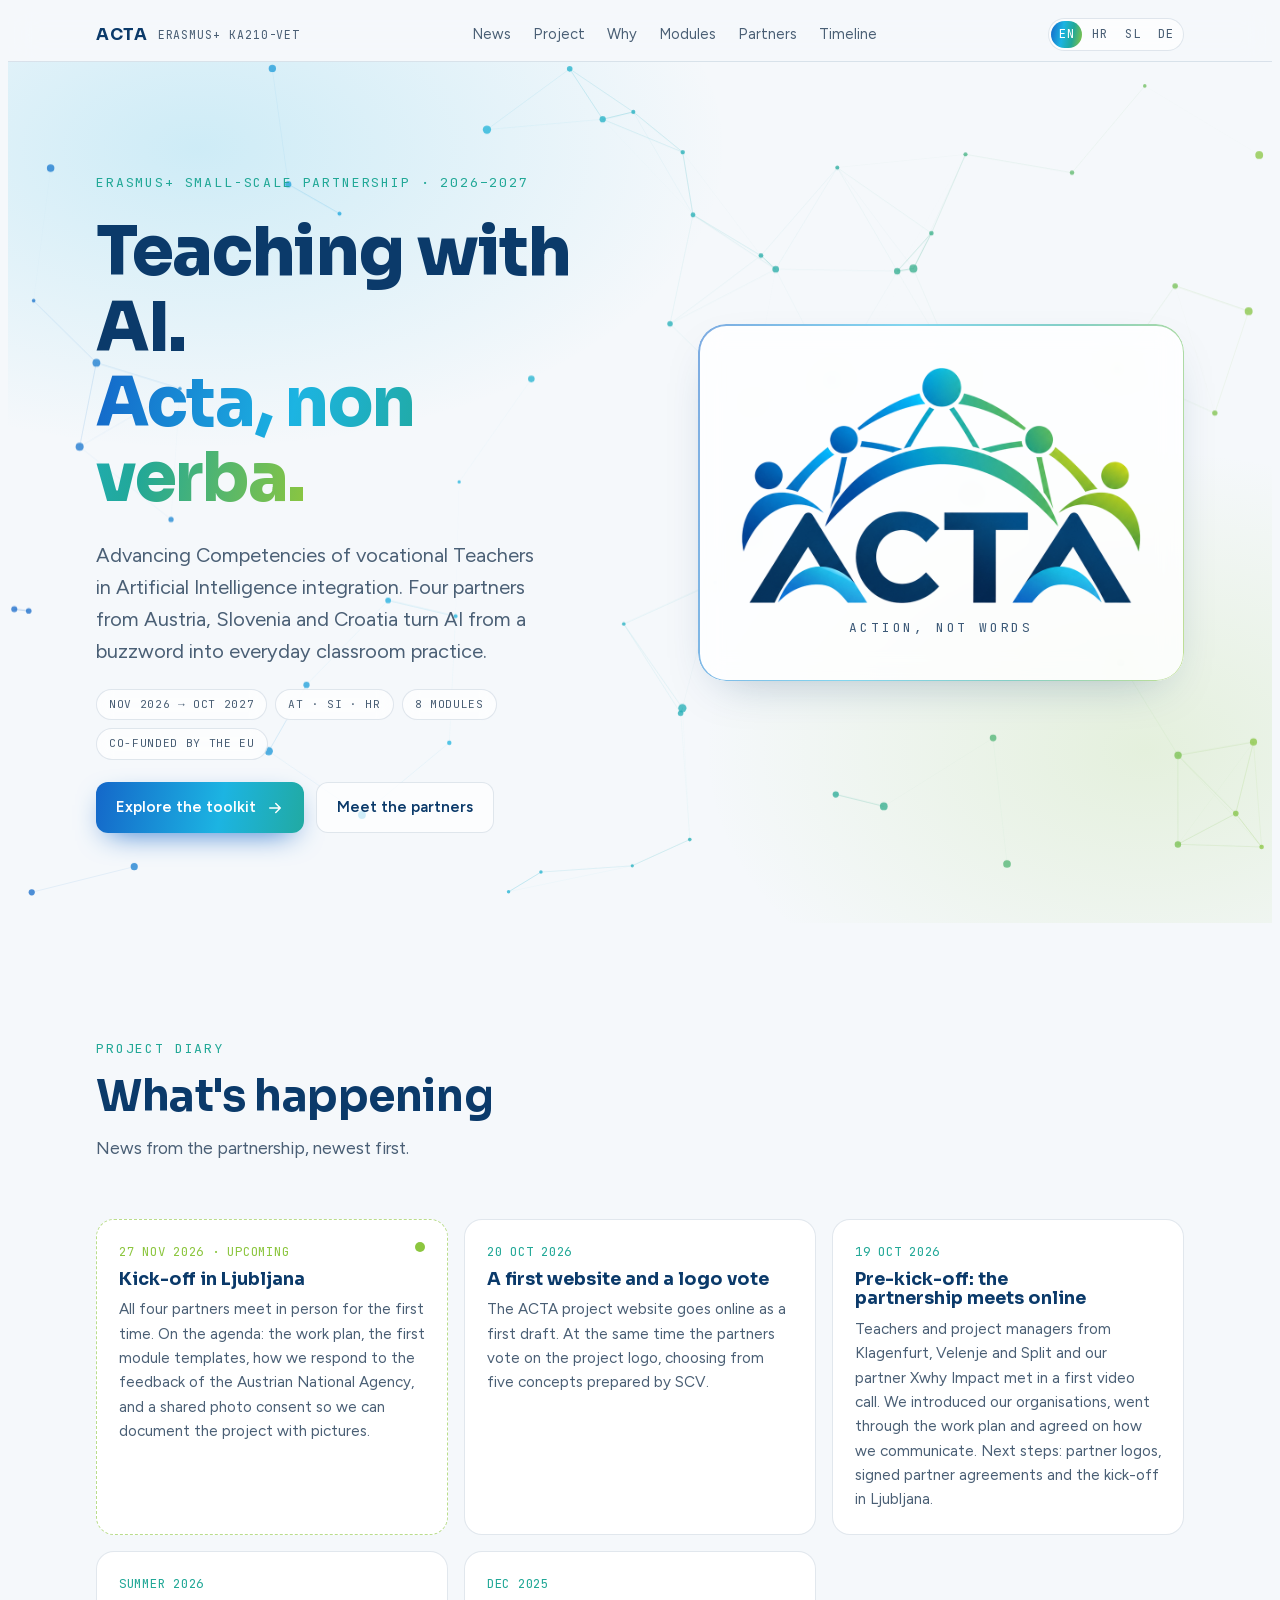
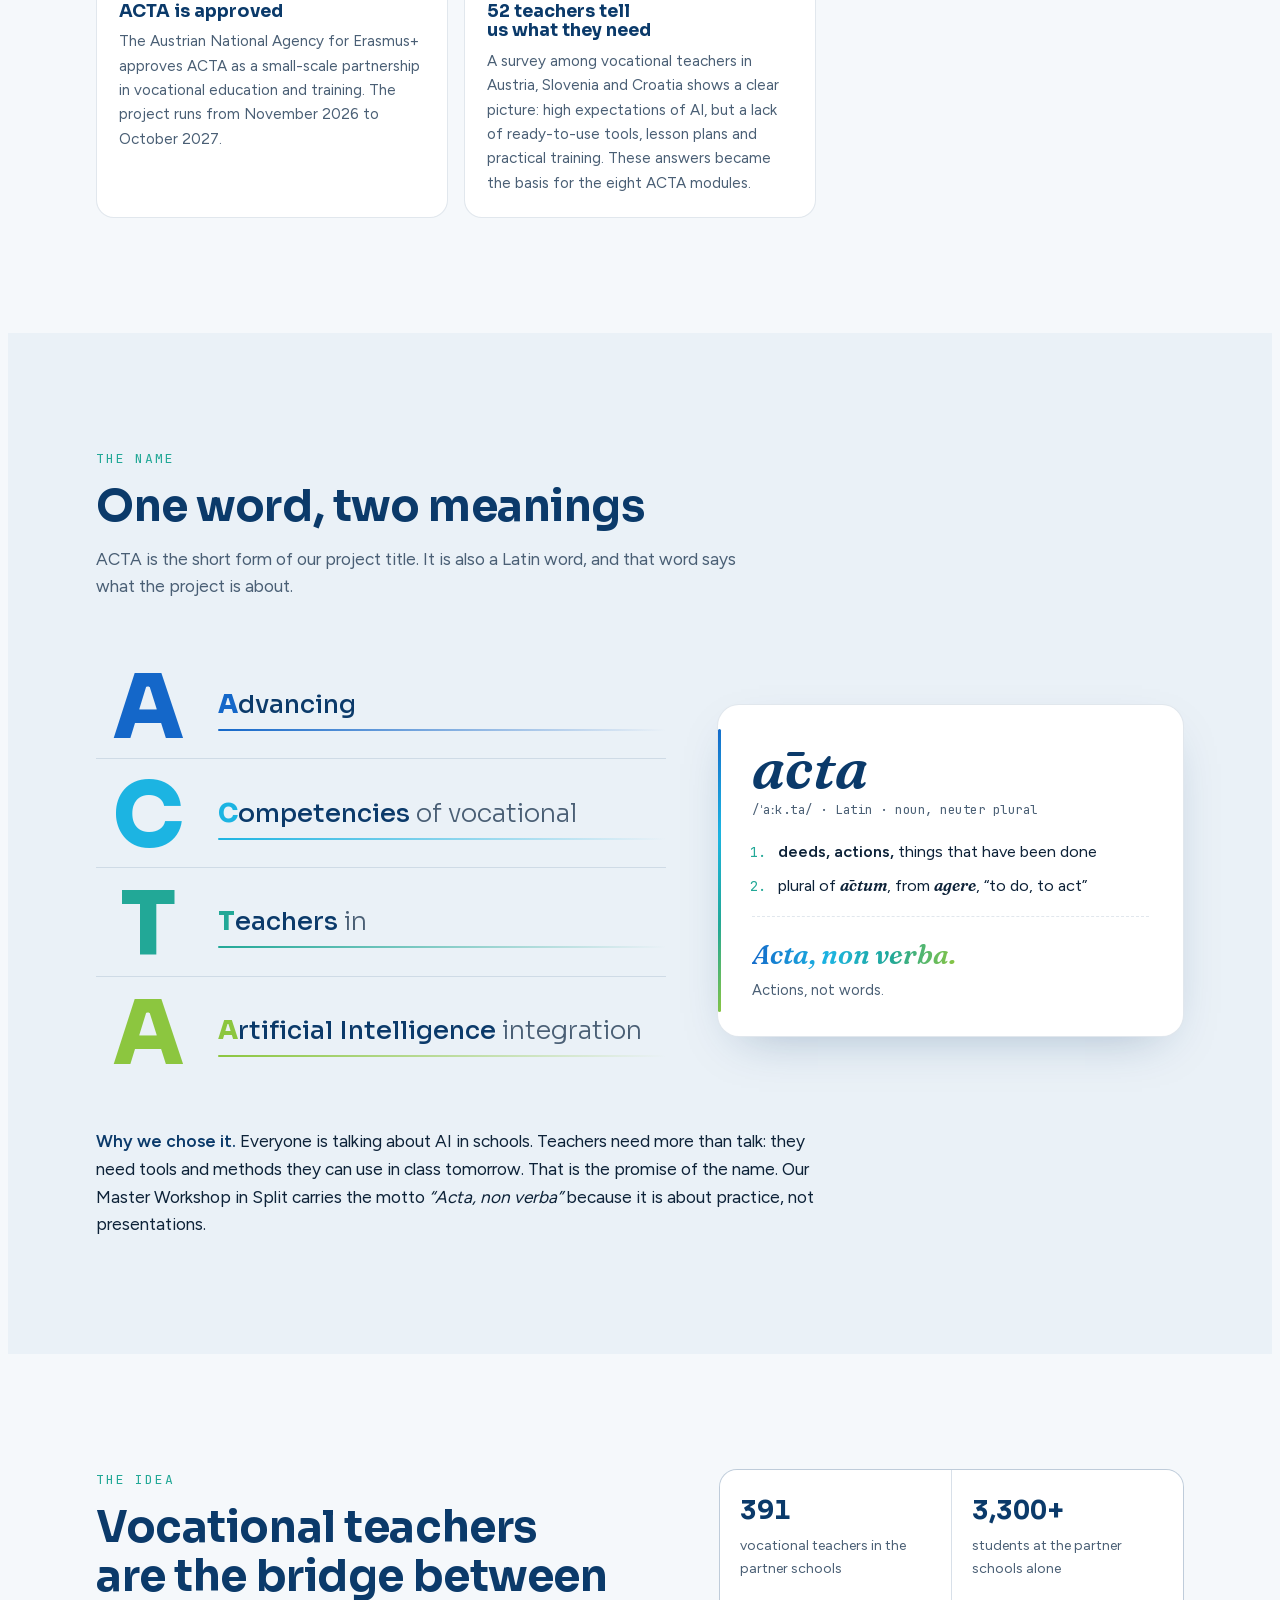
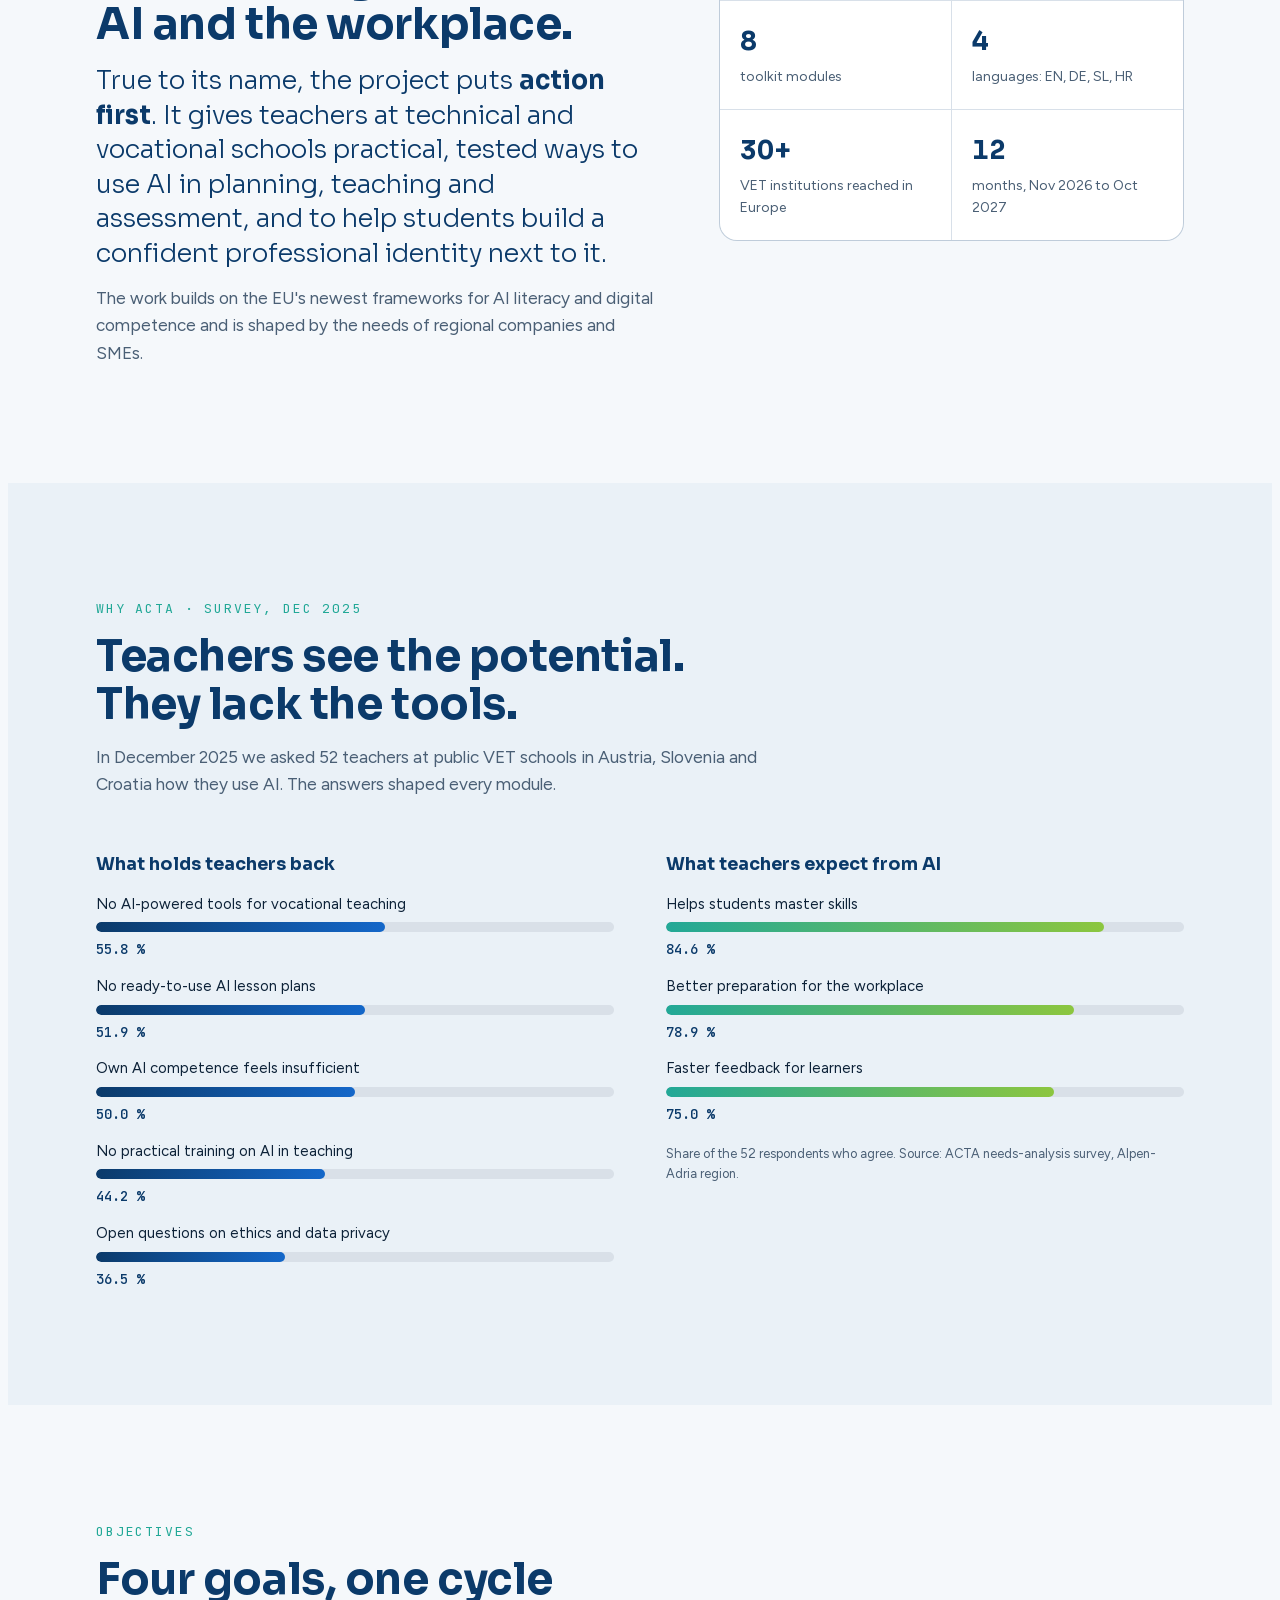
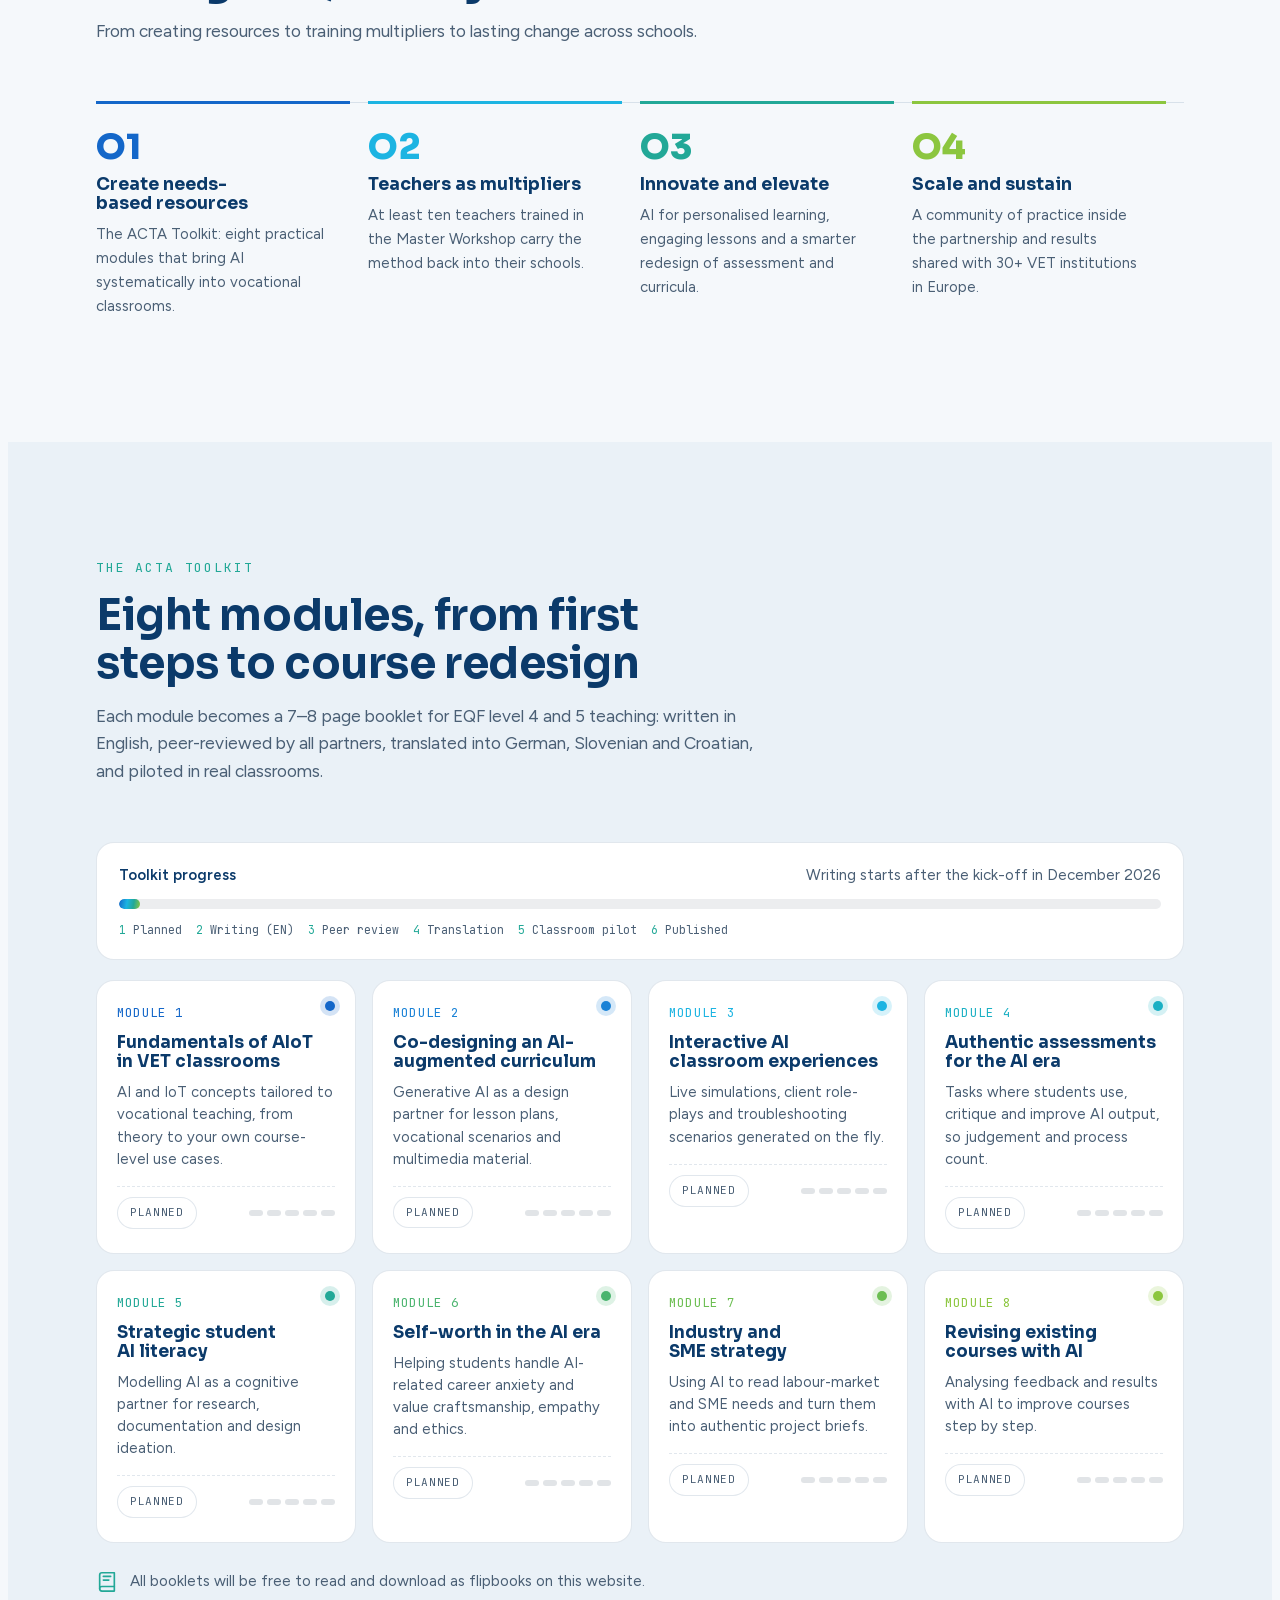
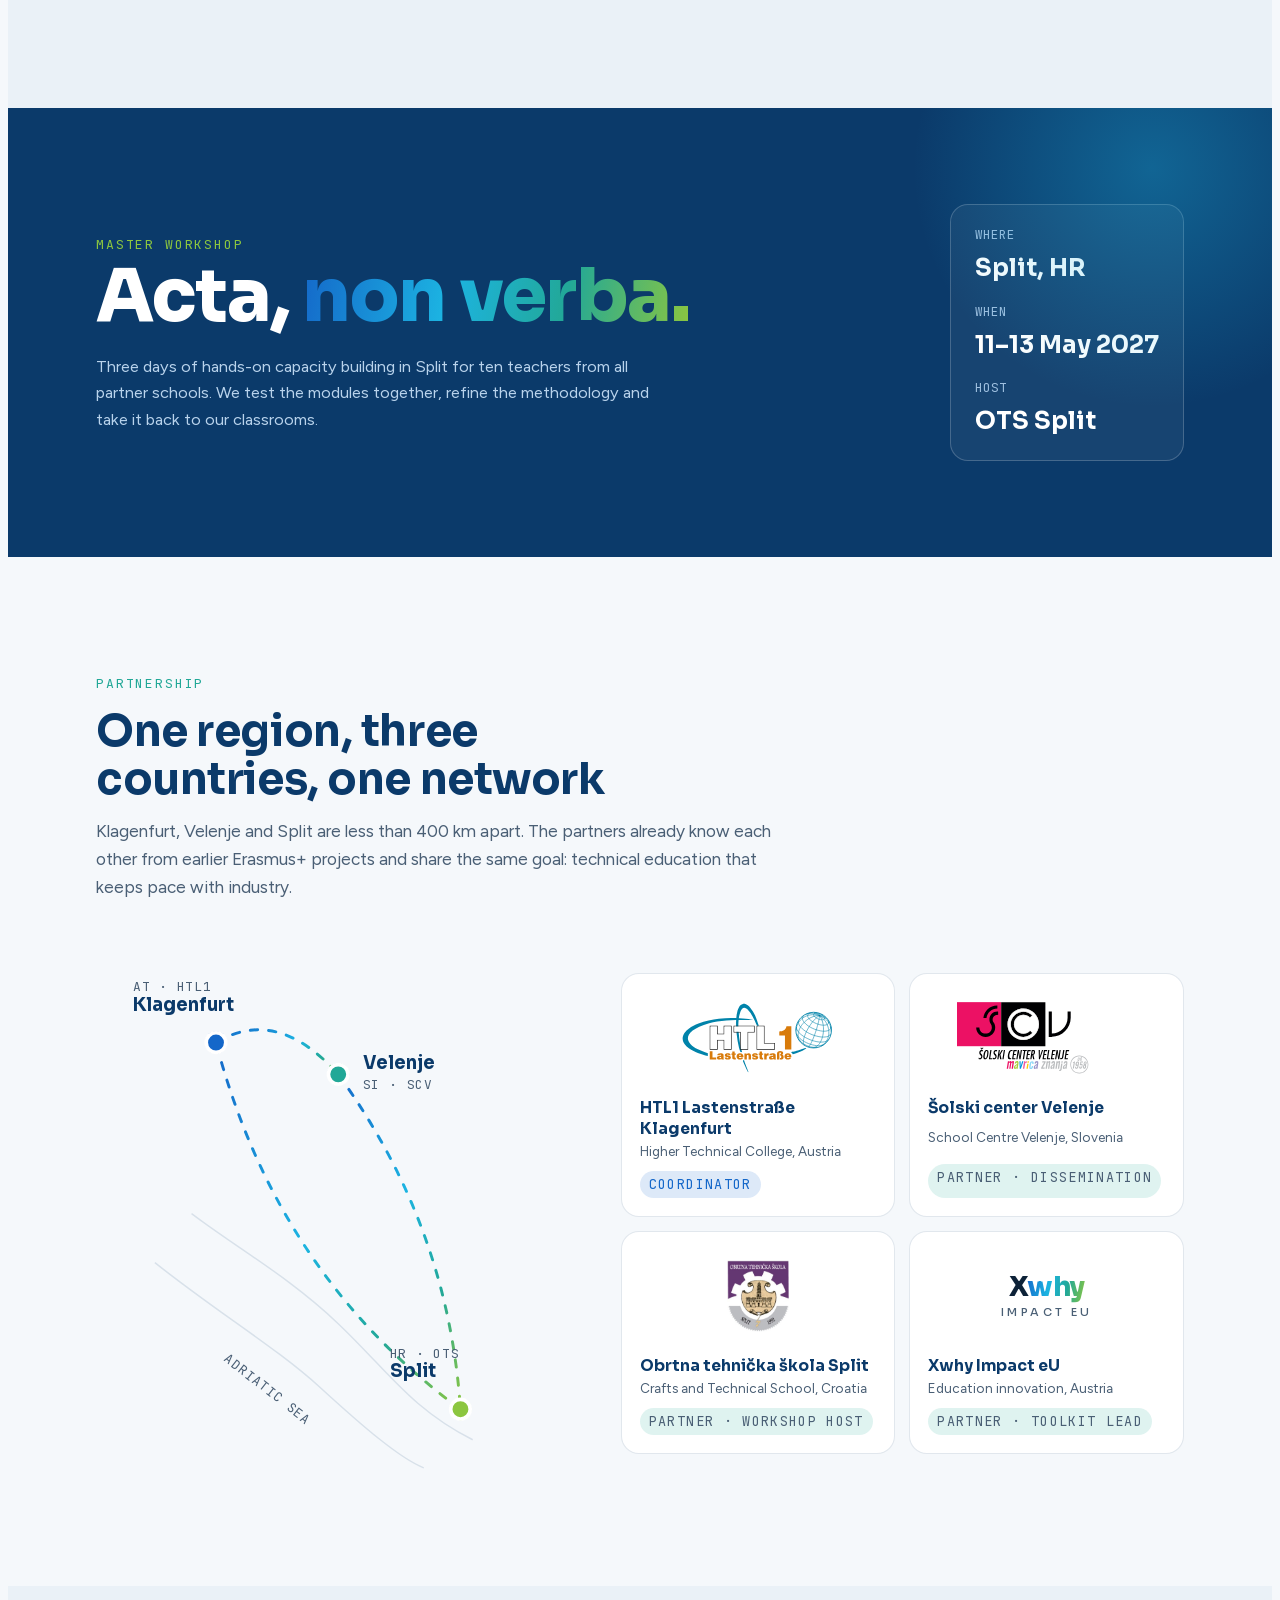
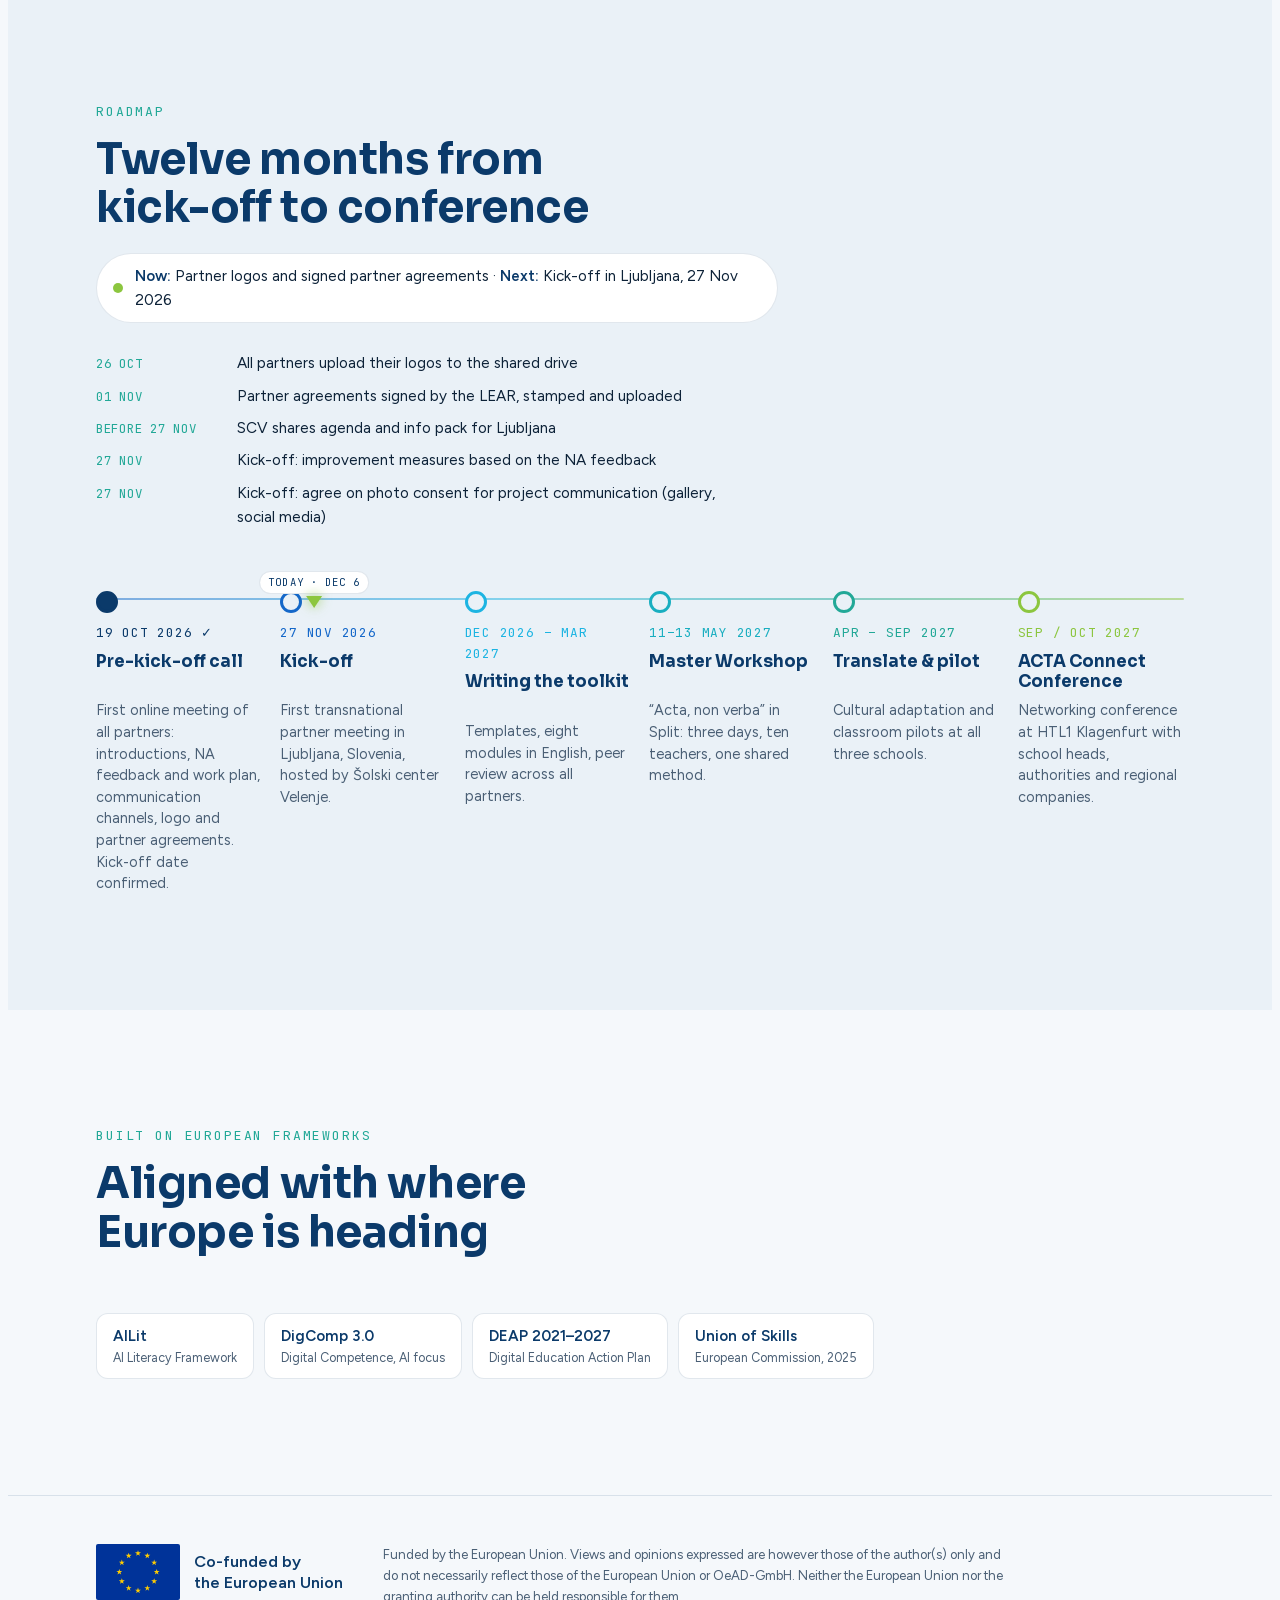
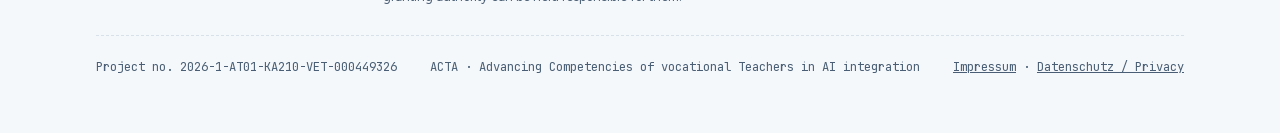
==== commit 4abd85c0: "Language switch order: EN, HR, SL, DE Co-Authored-By: Claude Opus 5.5 <noreply@anthropic.com>" ====
--- a/acta/index.html
+++ b/acta/index.html
@@ -443,7 +443,7 @@
       <a href="#timeline">Timeline</a>
     </nav>
     <div class="langs" role="navigation" aria-label="Language">
-      <a href="./" hreflang="en" data-l="en" aria-current="page">EN</a><a href="de/" hreflang="de" data-l="de">DE</a><a href="hr/" hreflang="hr" data-l="hr">HR</a><a href="sl/" hreflang="sl" data-l="sl">SL</a>
+      <a href="./" hreflang="en" data-l="en" aria-current="page">EN</a><a href="hr/" hreflang="hr" data-l="hr">HR</a><a href="sl/" hreflang="sl" data-l="sl">SL</a><a href="de/" hreflang="de" data-l="de">DE</a>
     </div>
     <div class="progress" id="progress"></div>
   </div>
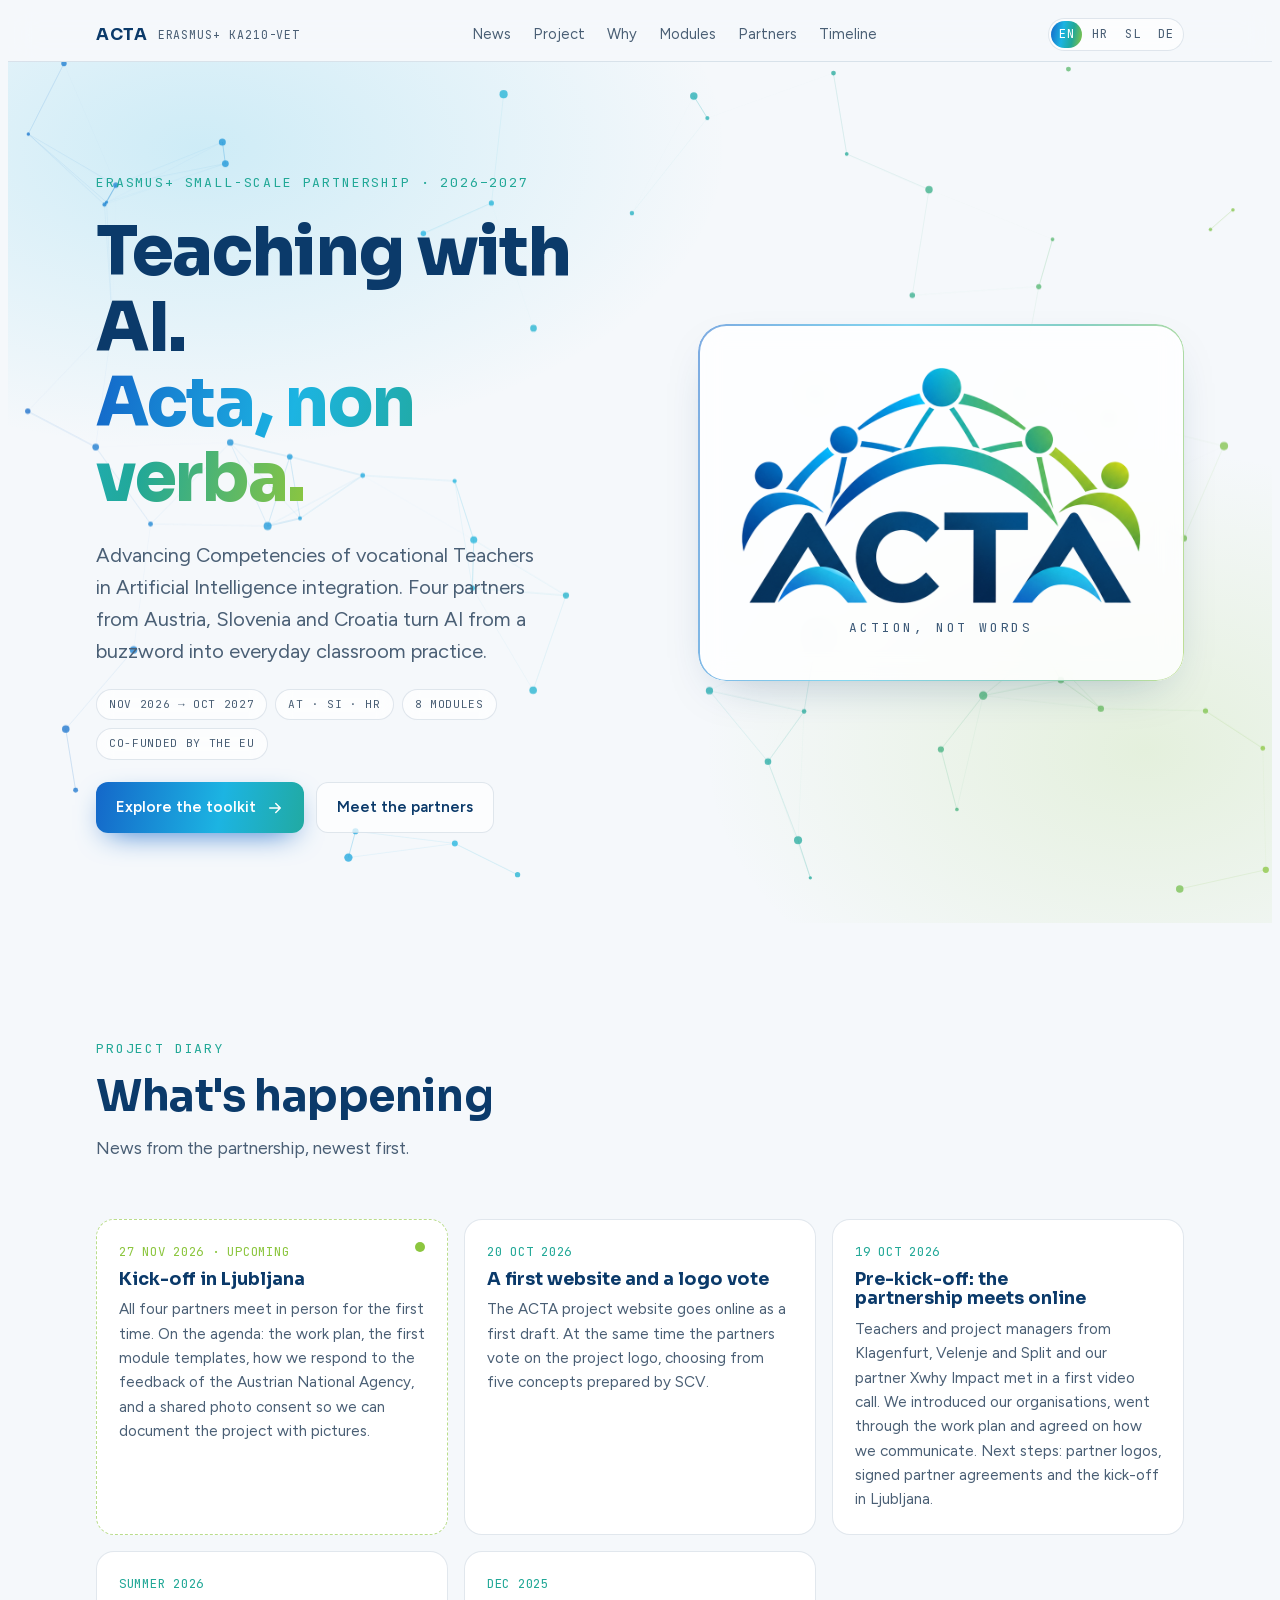
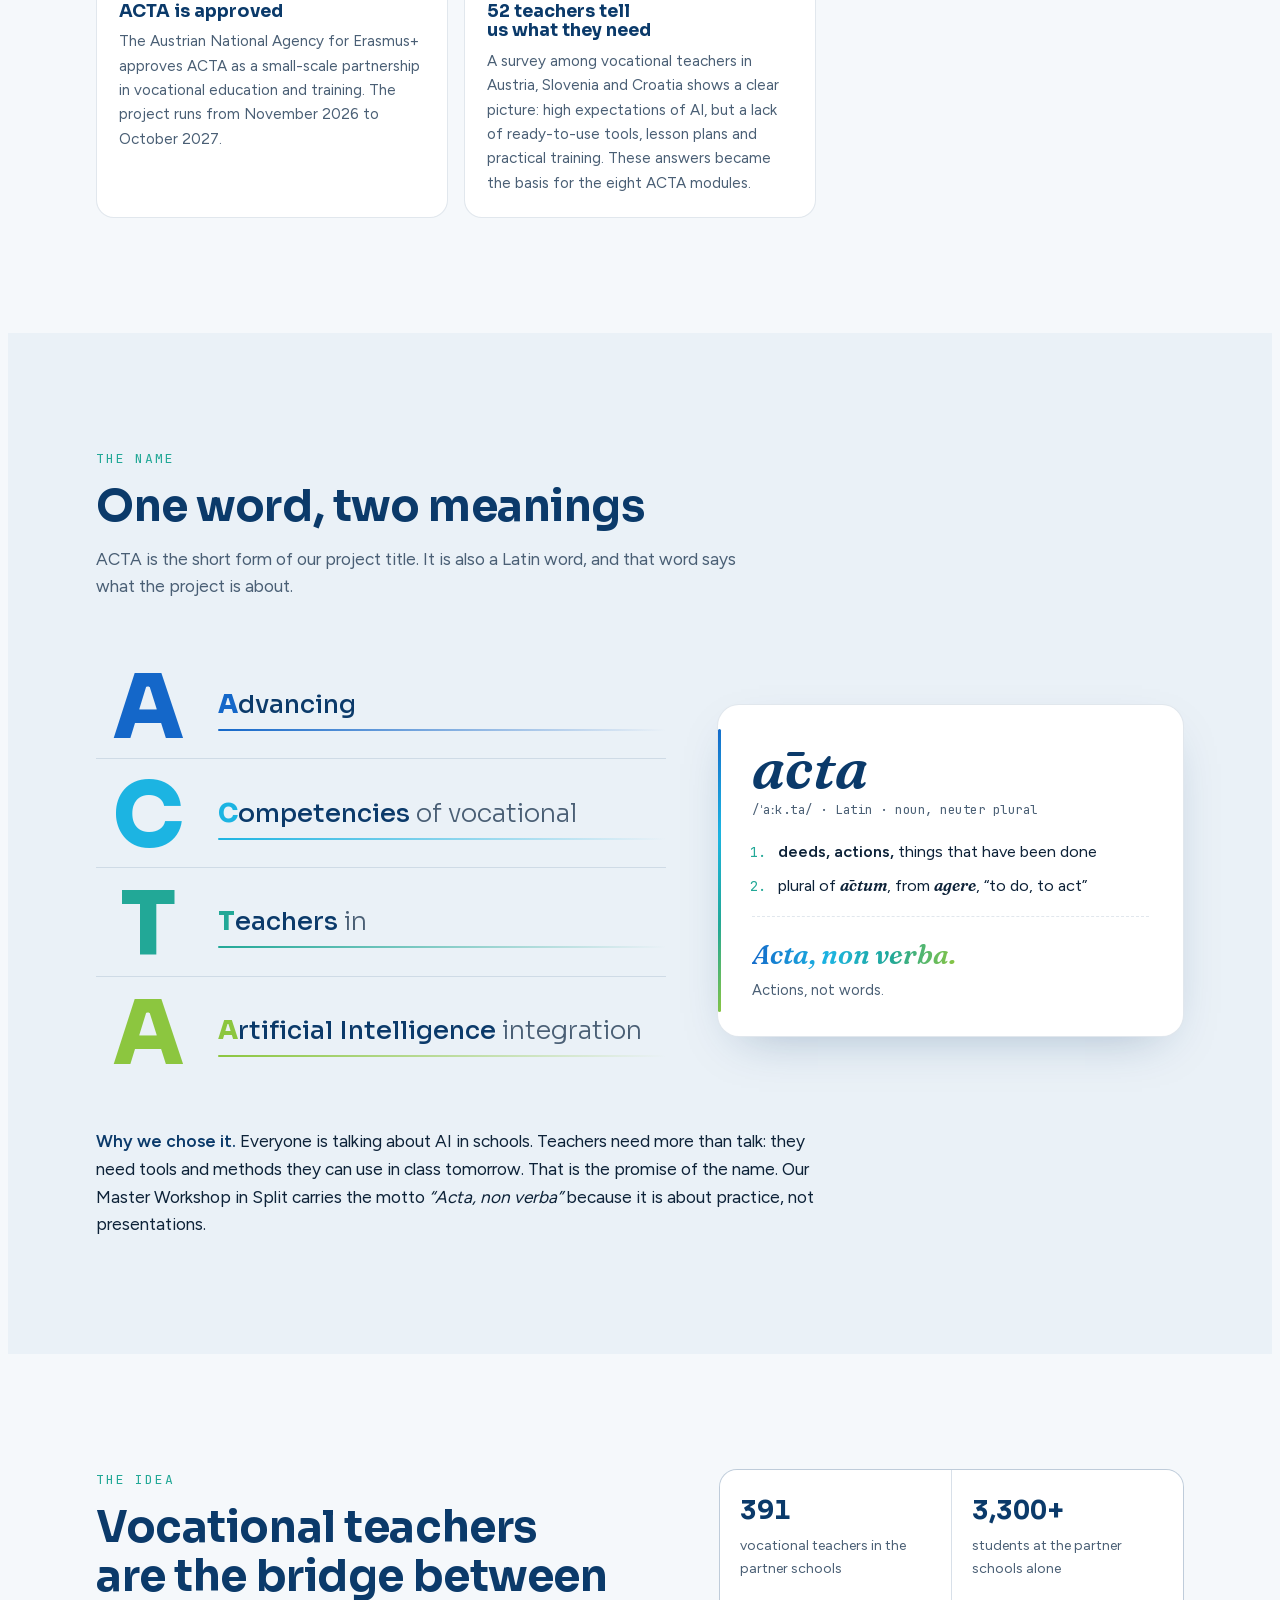
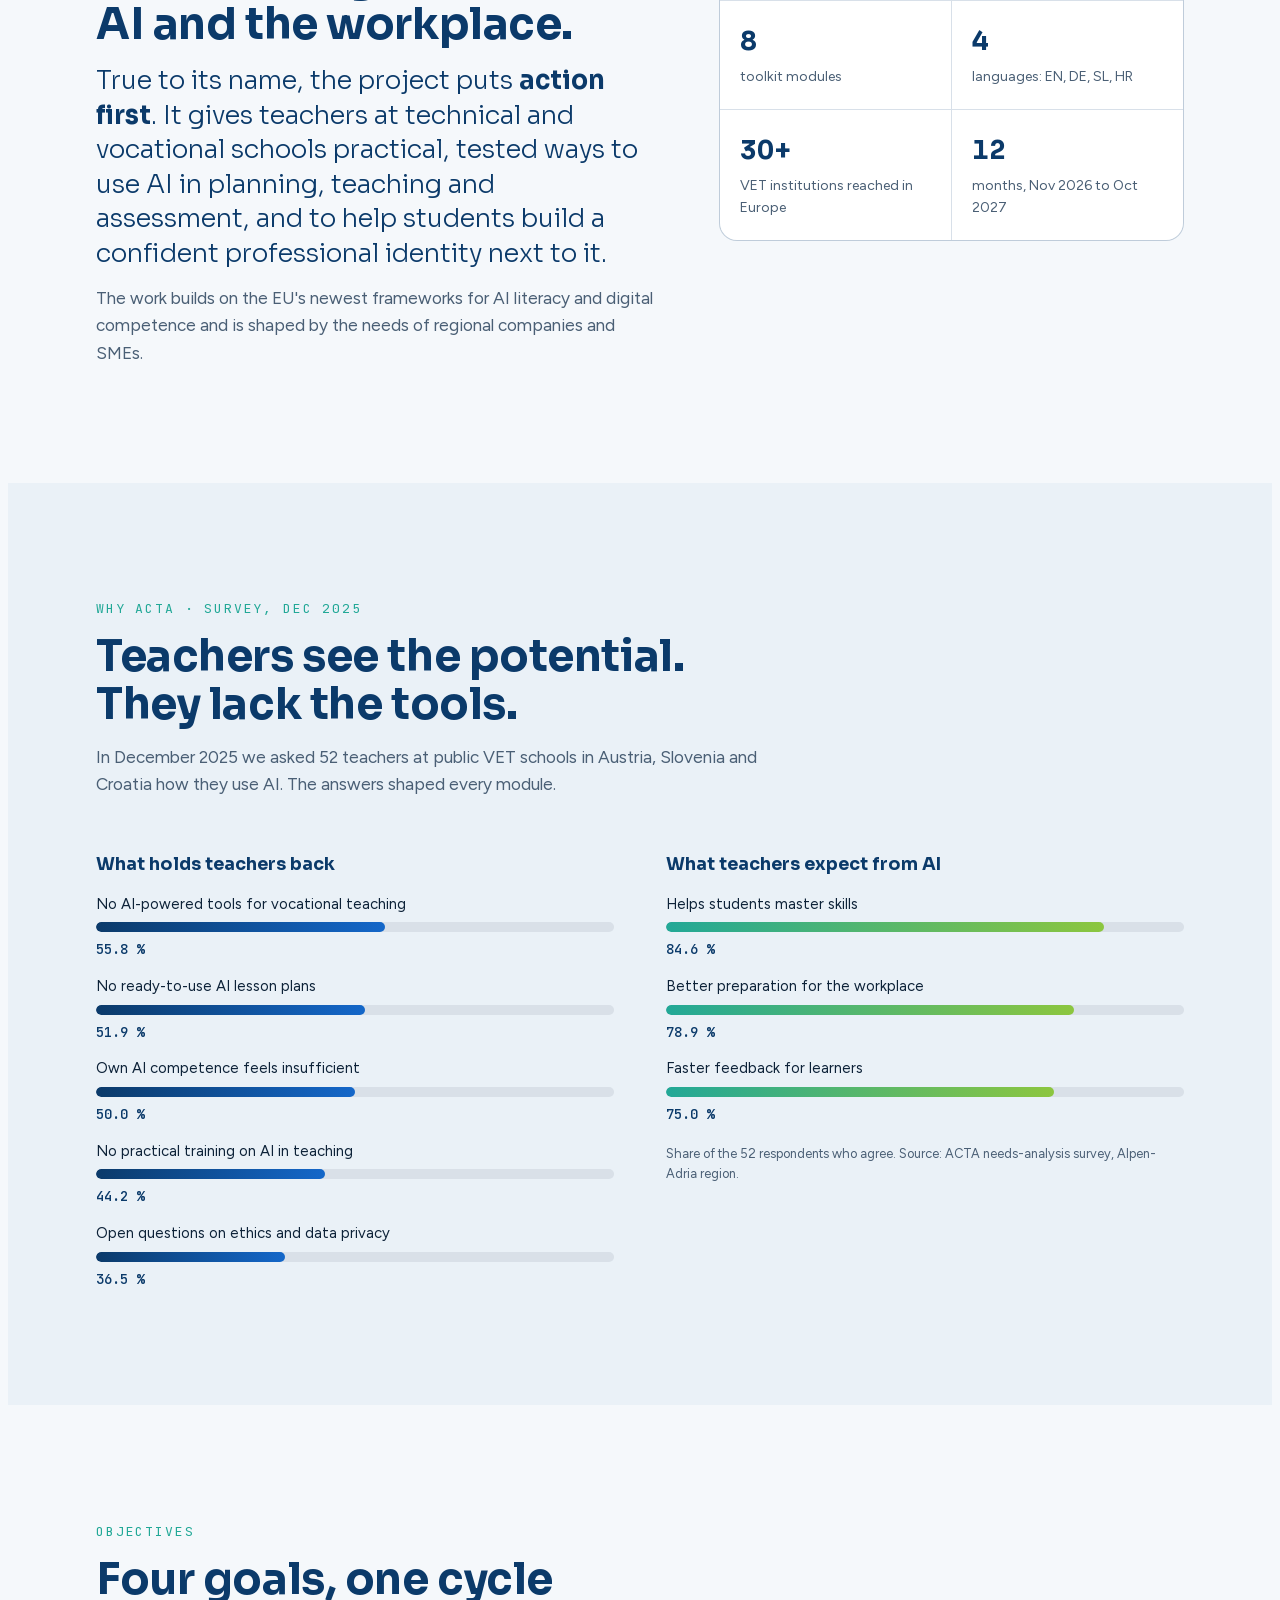
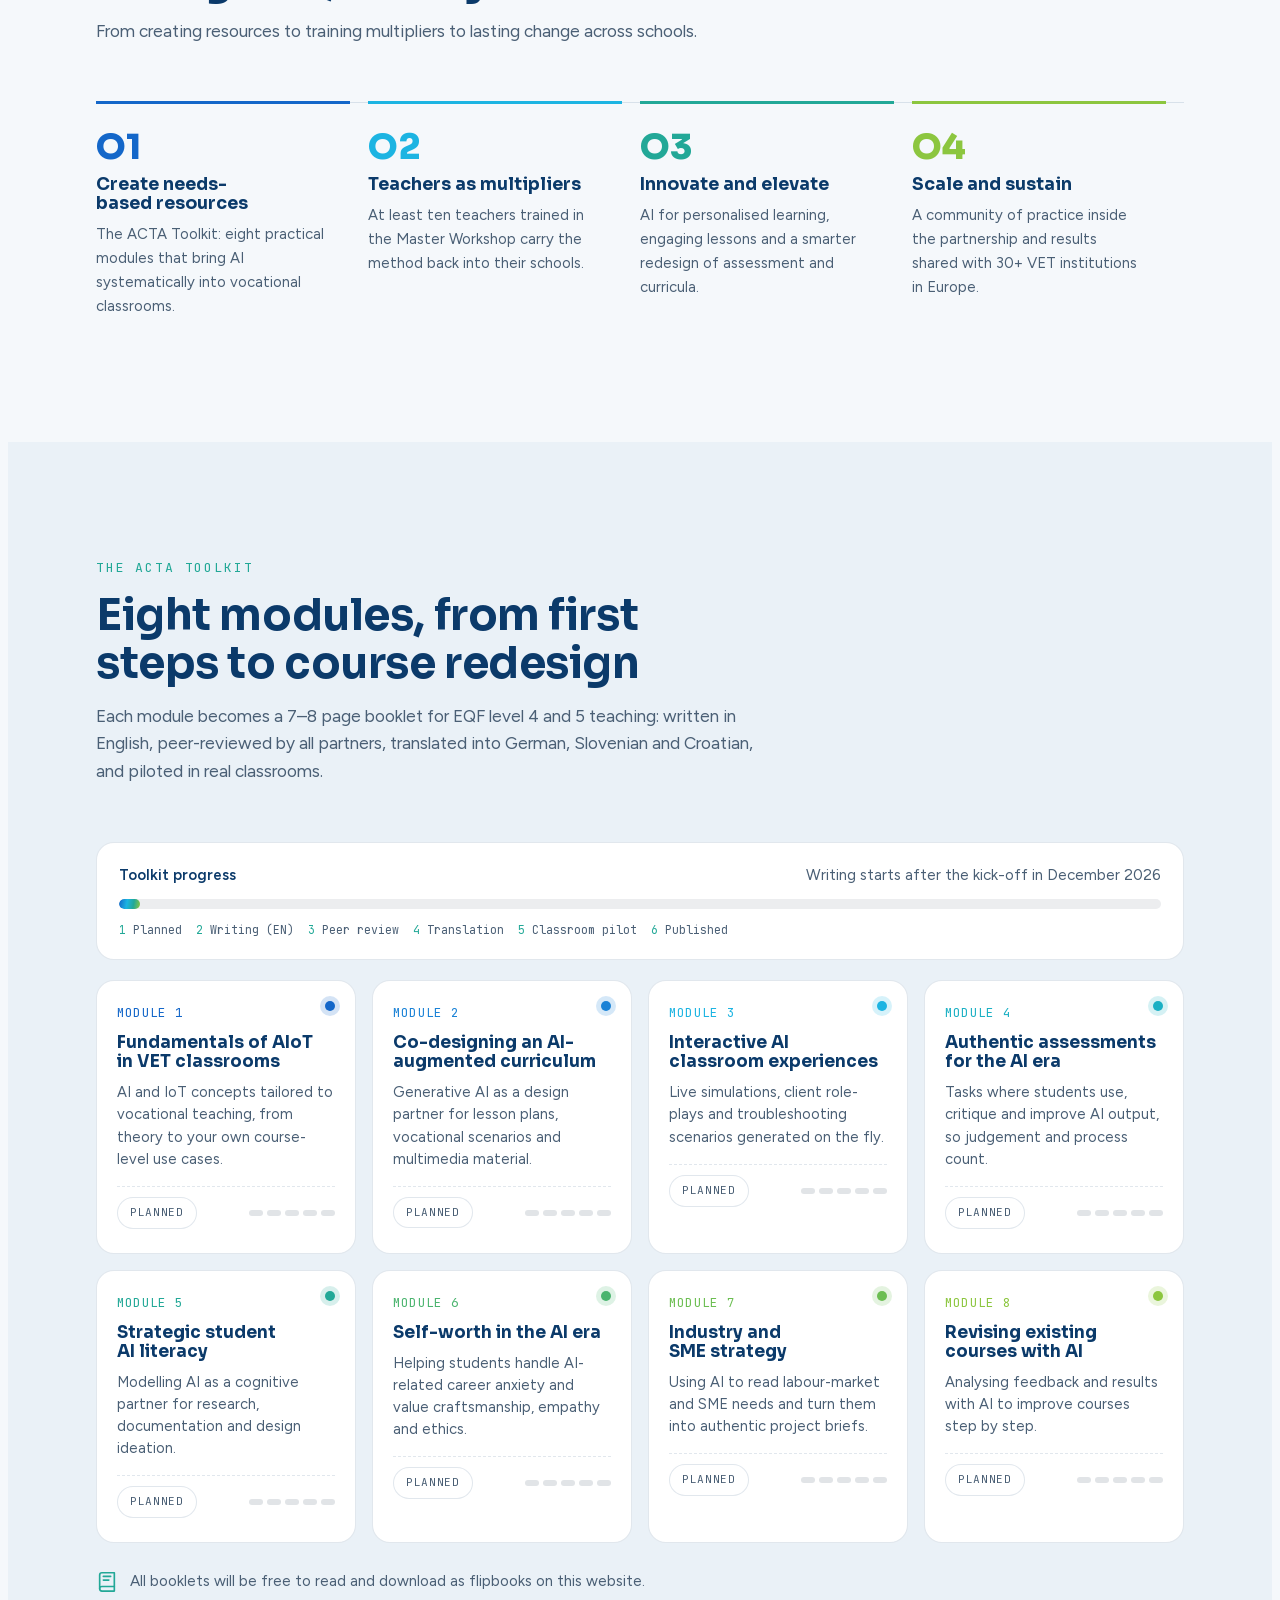
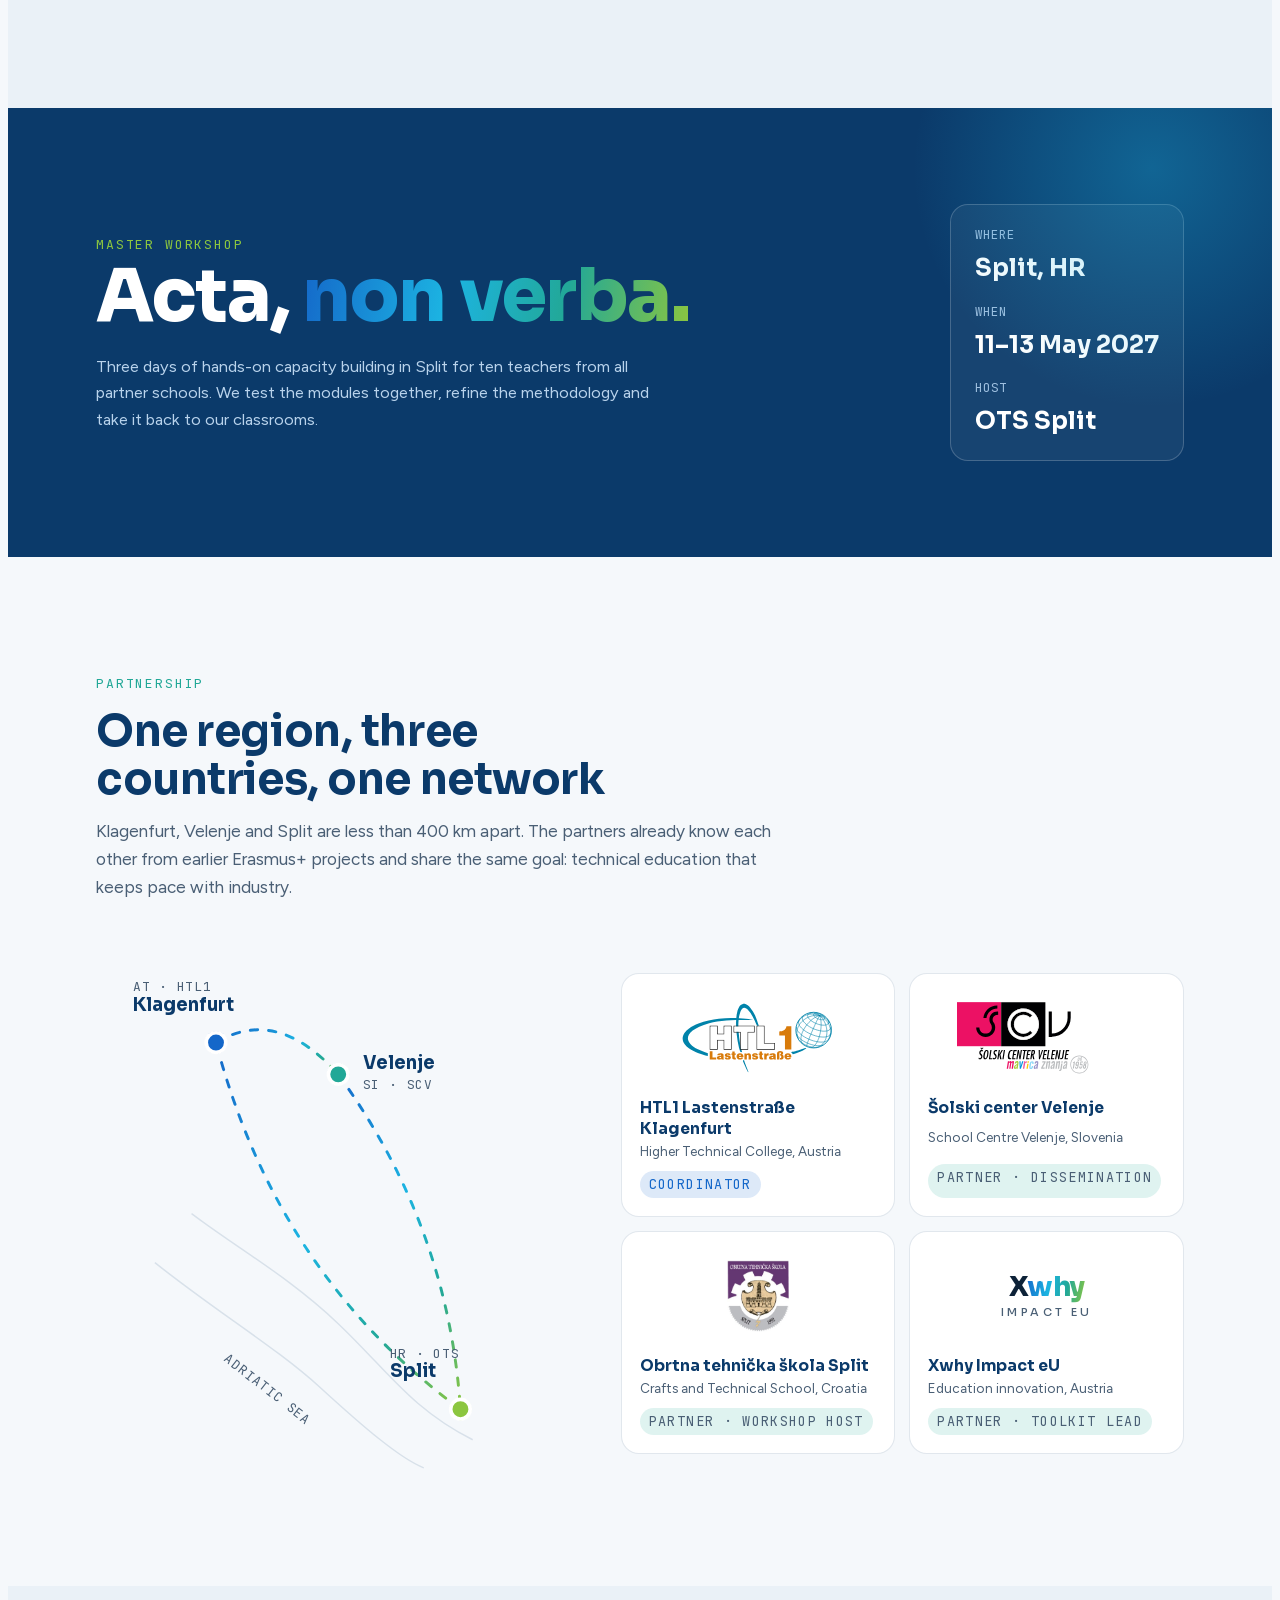
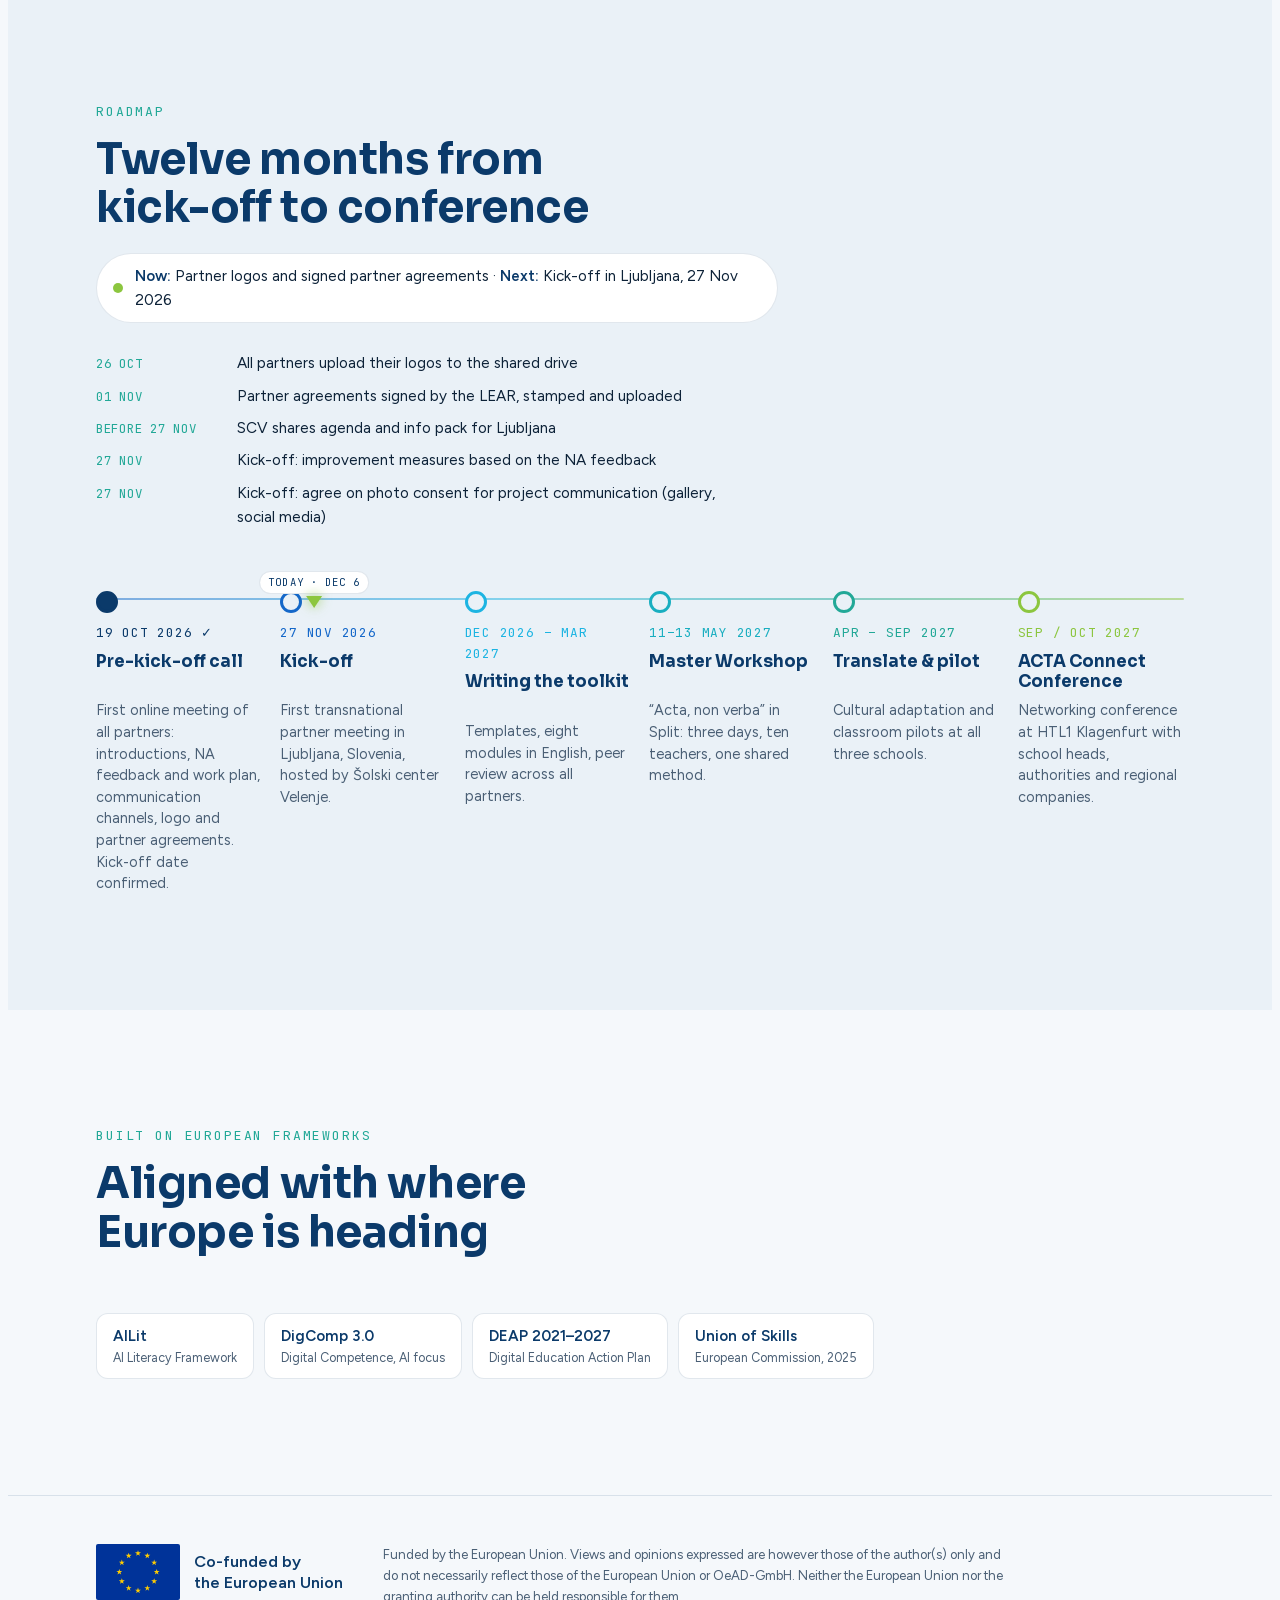
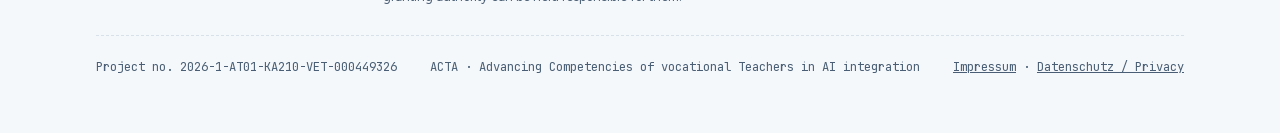
==== commit 6d6bae9c: "Keep reading position when switching language Co-Authored-By: Claude Opus 5.5 <noreply@anthropic.com" ====
--- a/acta/index.html
+++ b/acta/index.html
@@ -1047,6 +1047,31 @@
     items.forEach(function (el) { io.observe(el); });
   }
 
+
+  /* ---- keep the reading position when switching language ---- */
+  (function () {
+    var KEY = 'acta-lang-pos';
+    document.querySelectorAll('.langs a').forEach(function (a) {
+      a.addEventListener('click', function () {
+        var secs = document.querySelectorAll('main section[id]'), id = '', off = 0;
+        for (var i = 0; i < secs.length; i++) {
+          var r = secs[i].getBoundingClientRect();
+          if (r.top <= 120) { id = secs[i].id; off = r.top; }
+        }
+        try { sessionStorage.setItem(KEY, JSON.stringify({ id: id, off: off, y: window.scrollY })); } catch (e) {}
+      });
+    });
+    var pos = null;
+    try { pos = JSON.parse(sessionStorage.getItem(KEY) || 'null'); sessionStorage.removeItem(KEY); } catch (e) {}
+    if (!pos) return;
+    document.querySelectorAll('.reveal.pre').forEach(function (el) { el.classList.remove('pre'); });
+    var html = document.documentElement, sb = html.style.scrollBehavior;
+    html.style.scrollBehavior = 'auto';
+    var el = pos.id && document.getElementById(pos.id);
+    window.scrollTo(0, el ? el.getBoundingClientRect().top + window.scrollY - pos.off : pos.y);
+    html.style.scrollBehavior = sb;
+  })();
+
   /* ---- scroll progress ---- */
   var prog = document.getElementById('progress');
   function onScroll() {
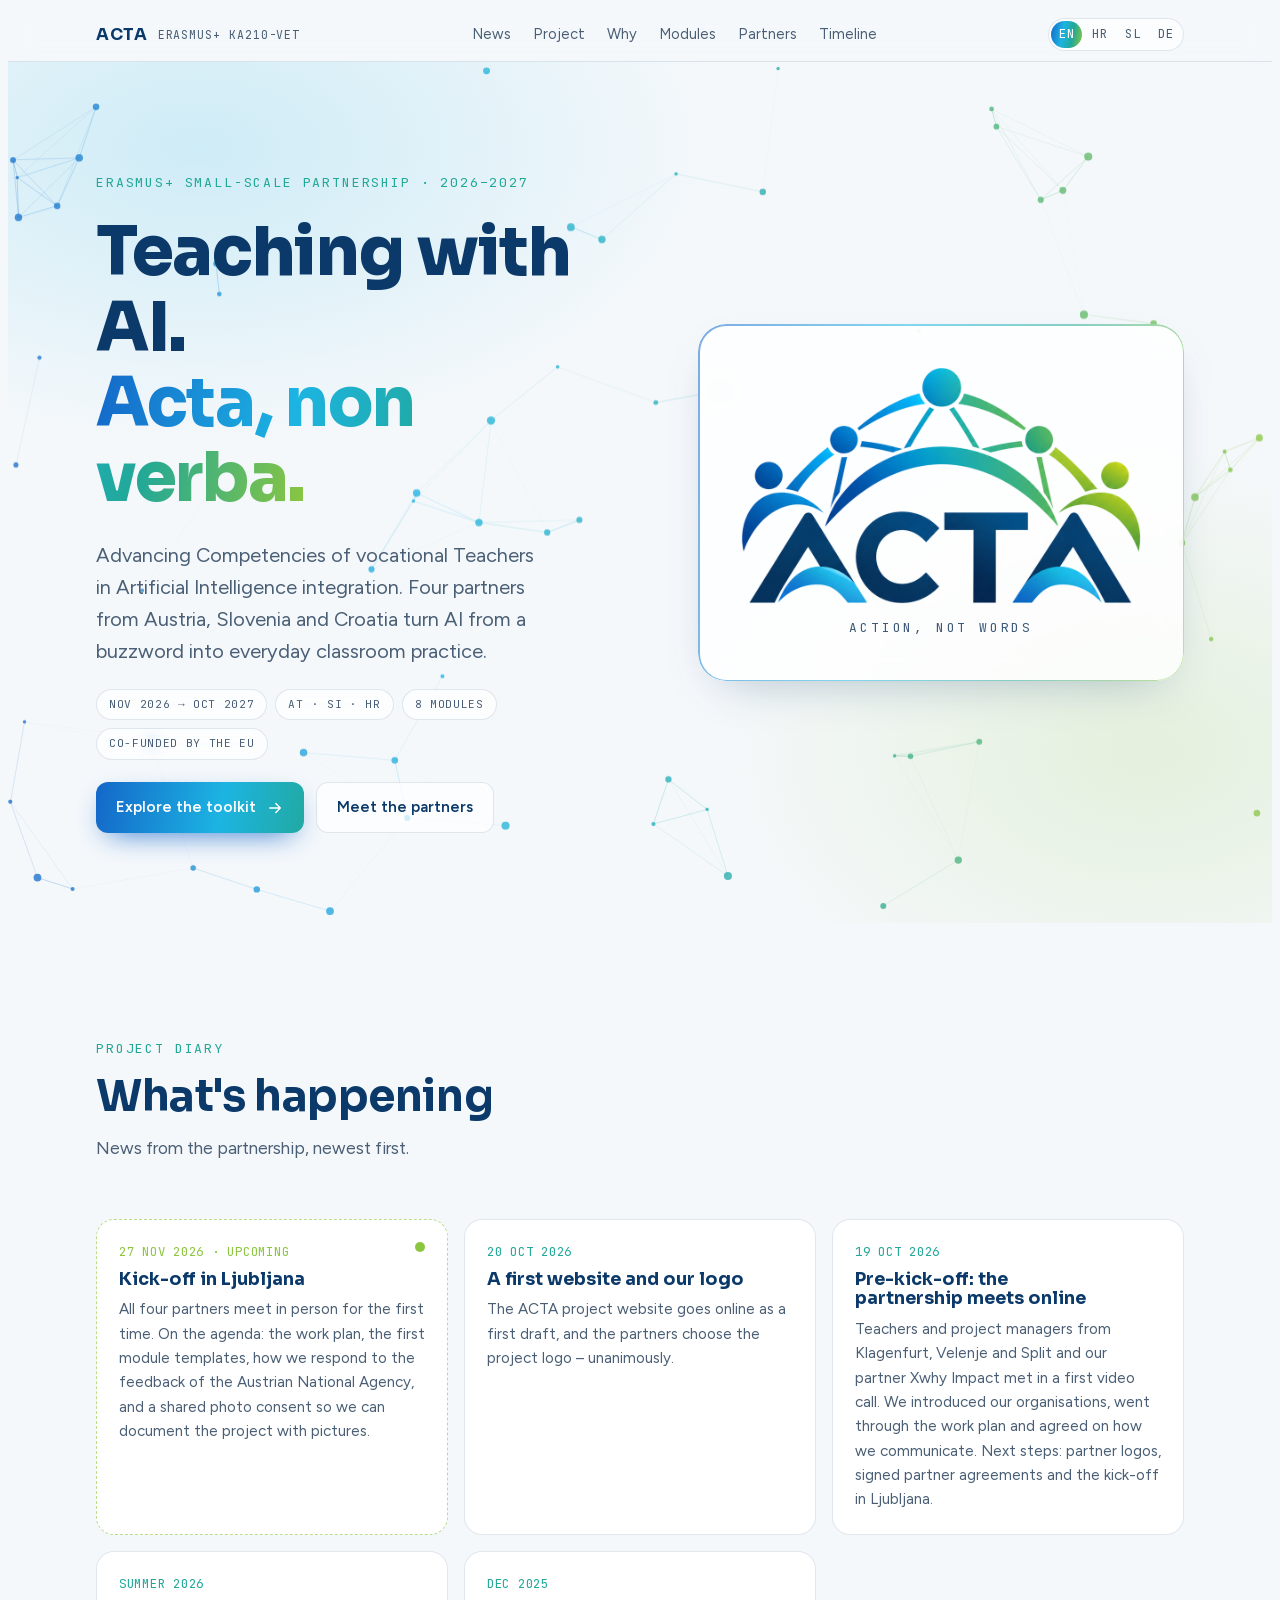
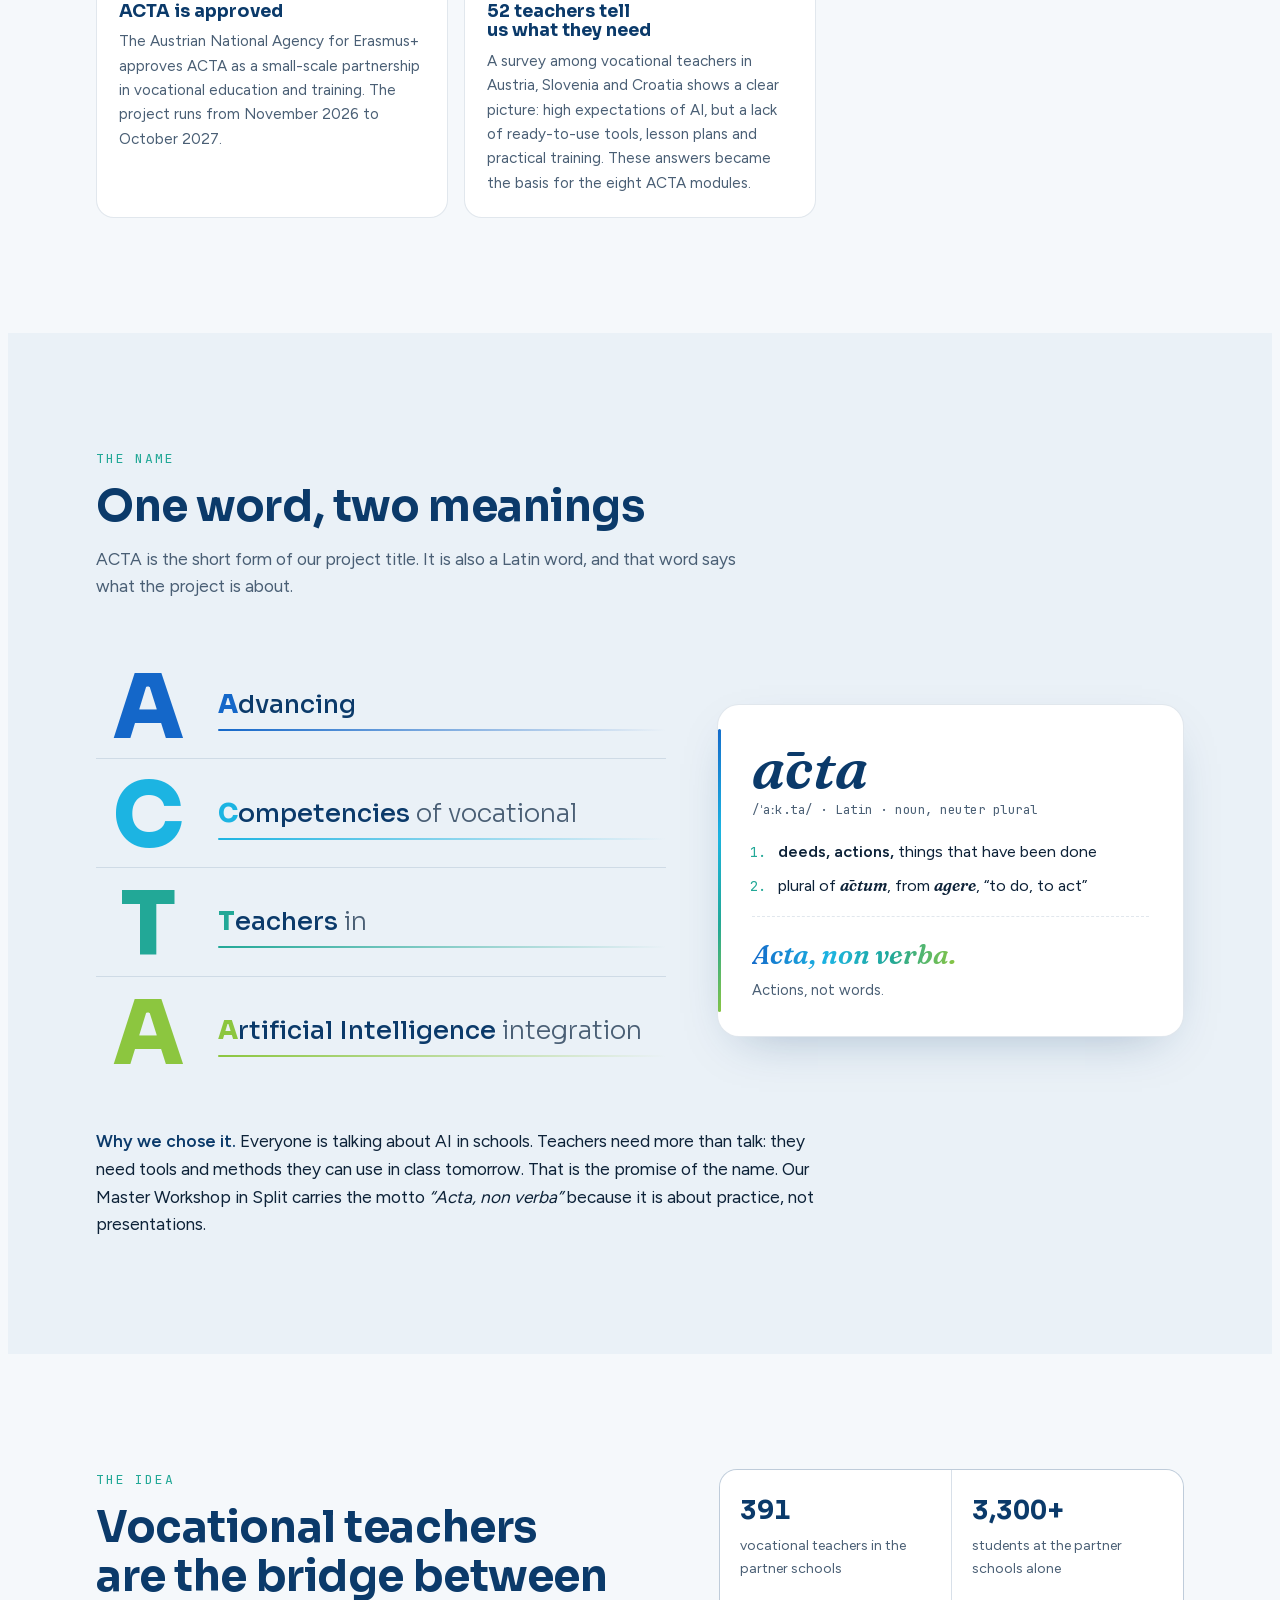
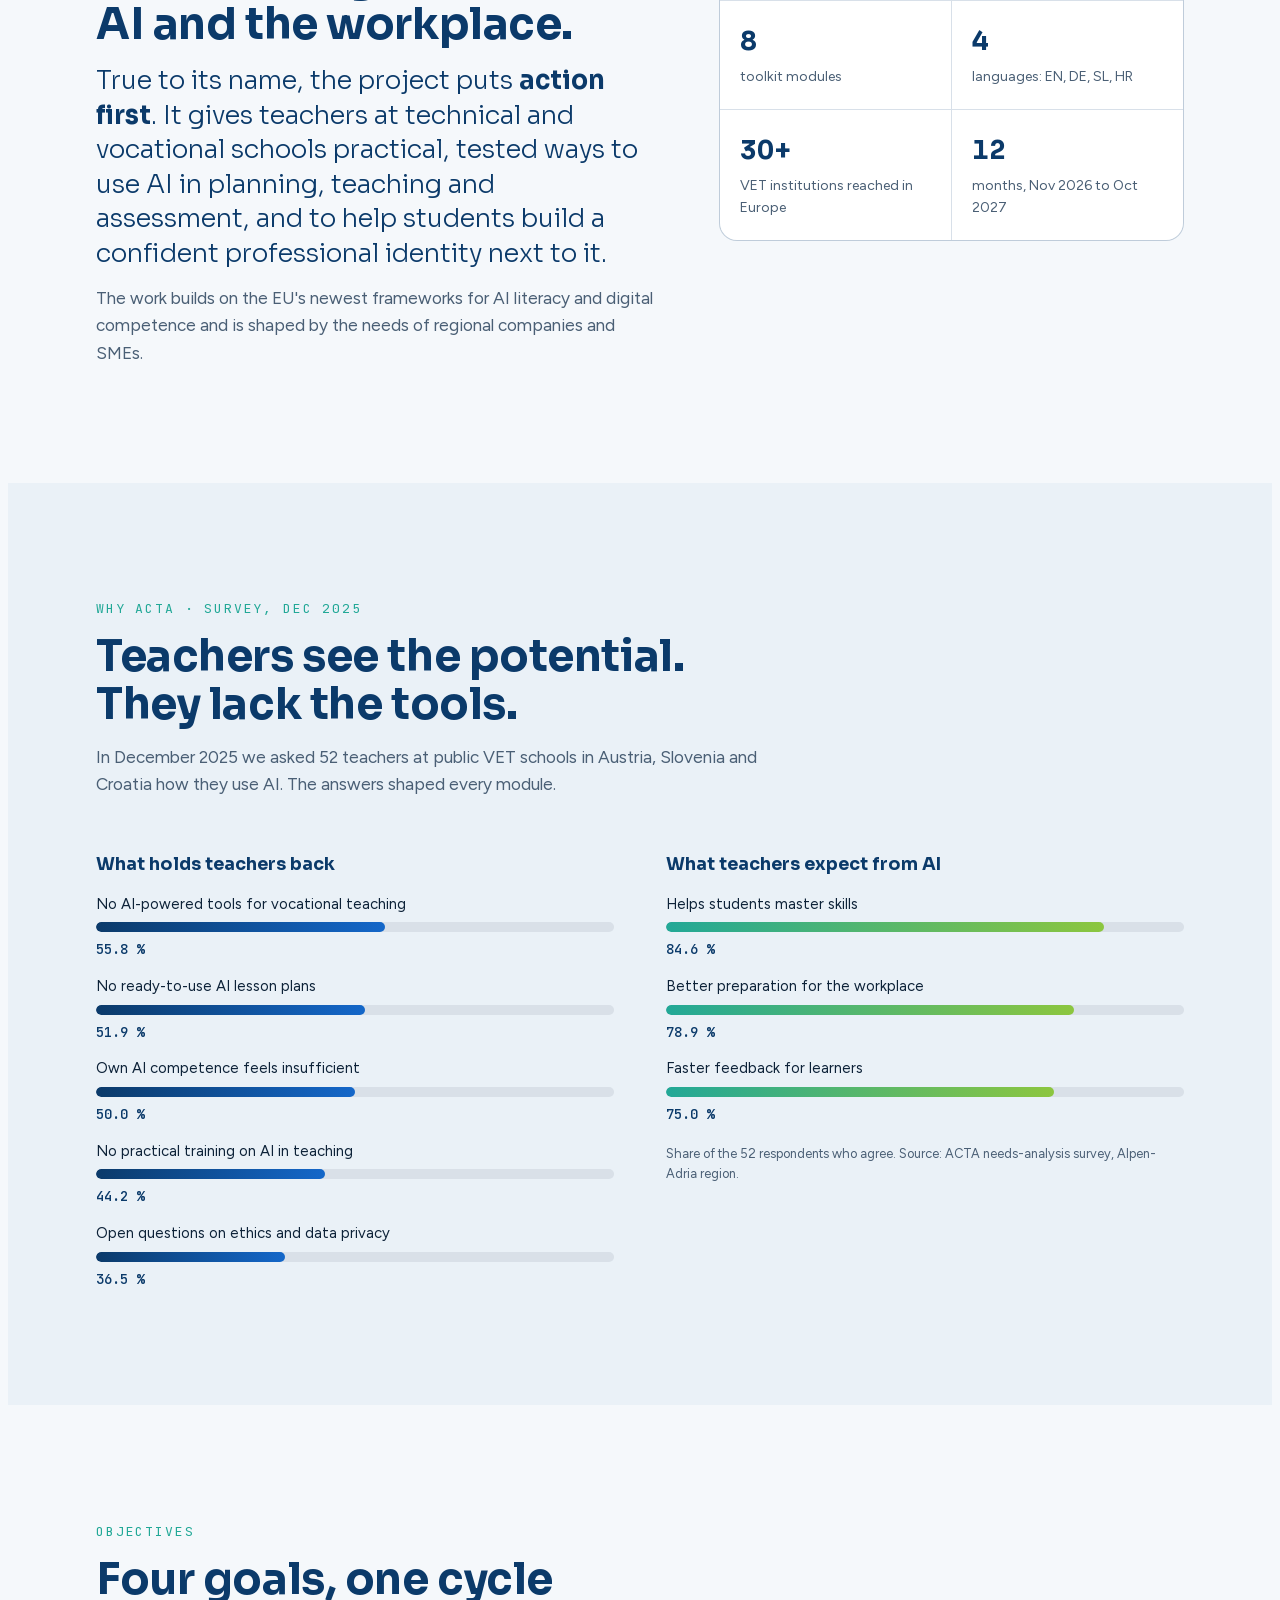
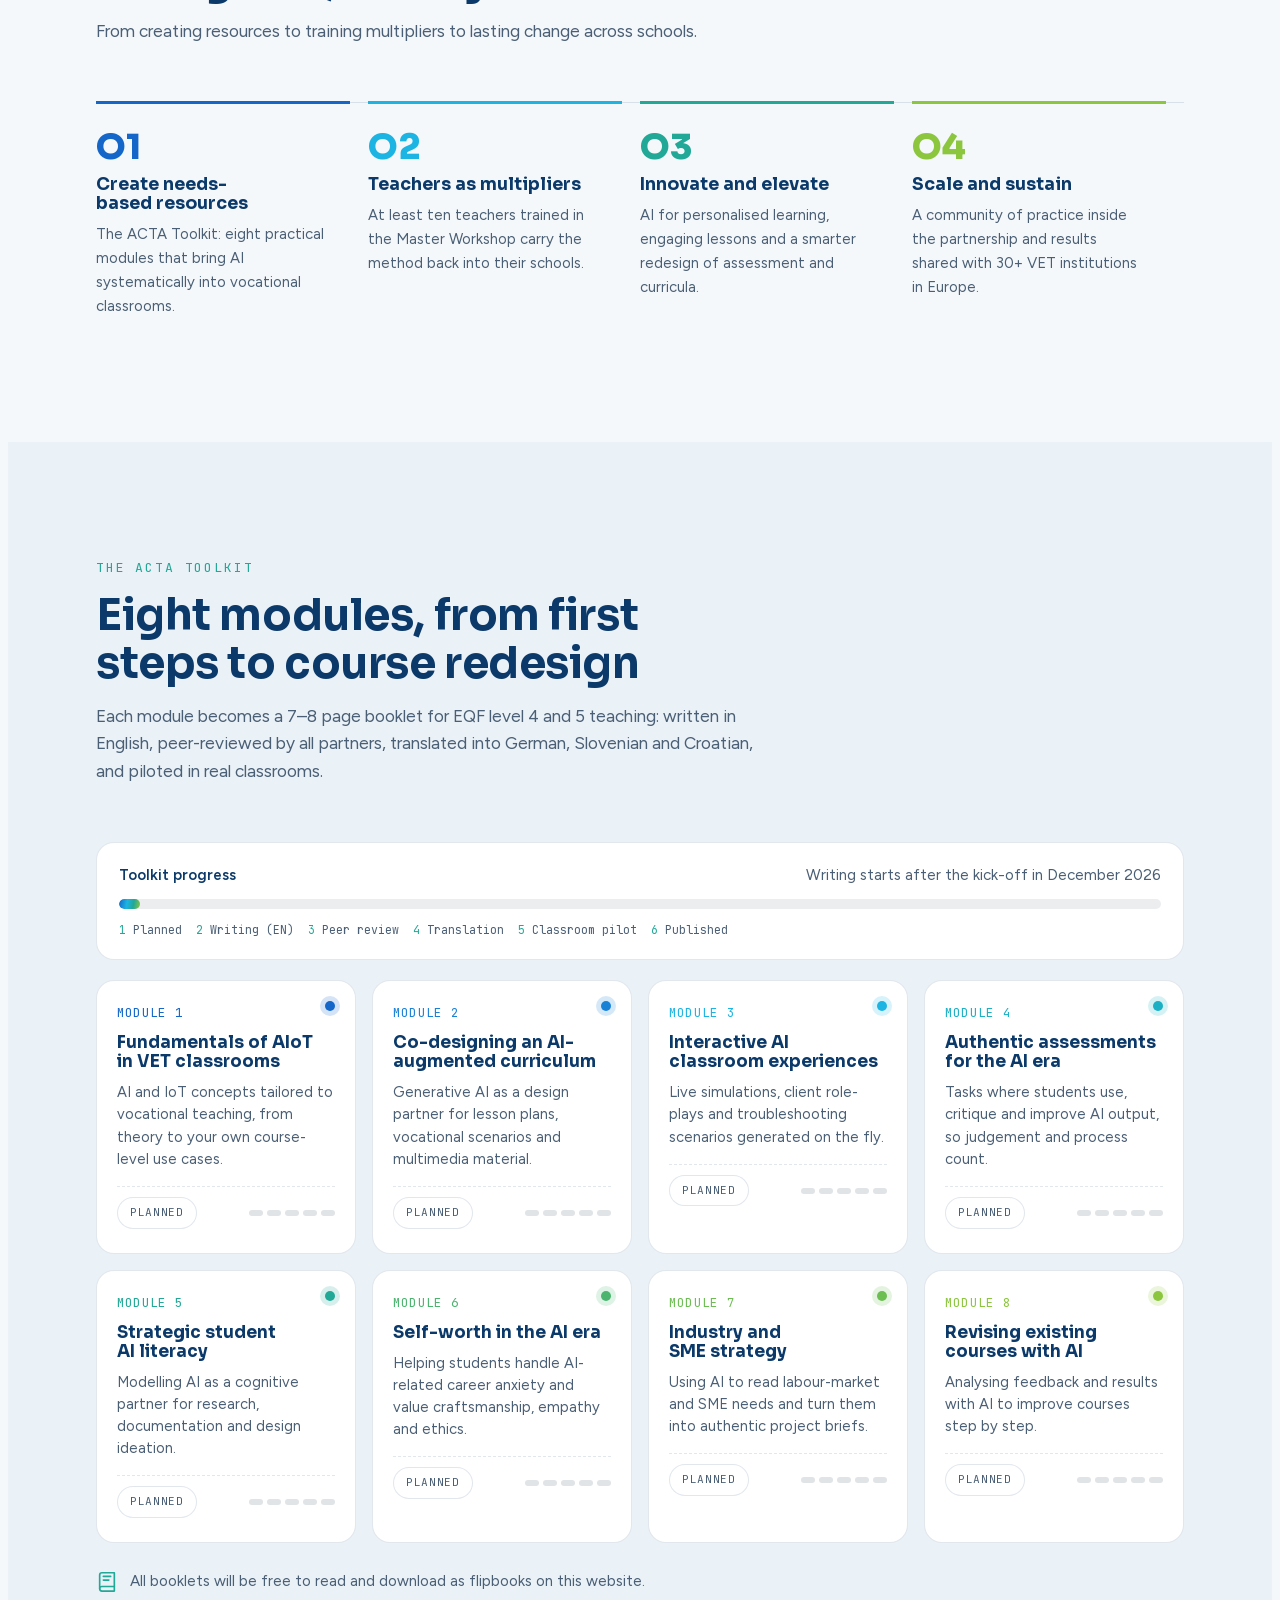
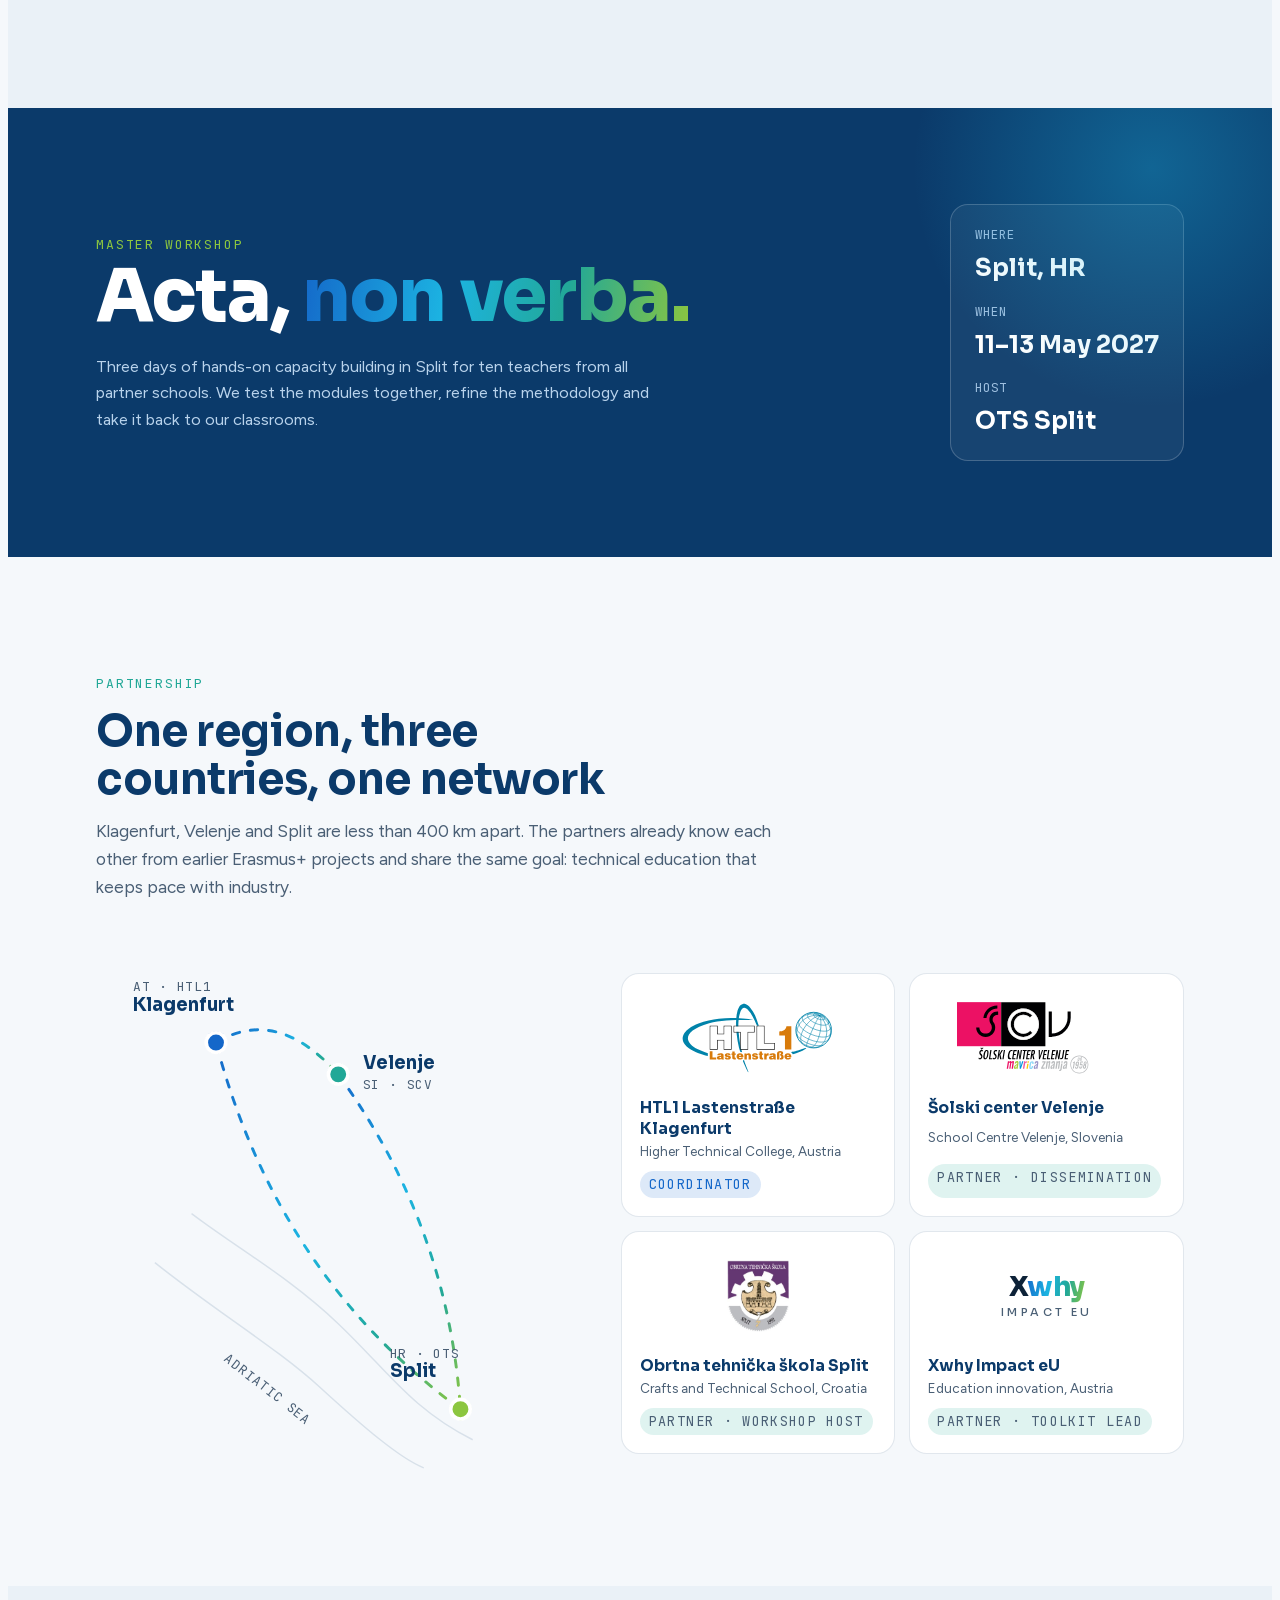
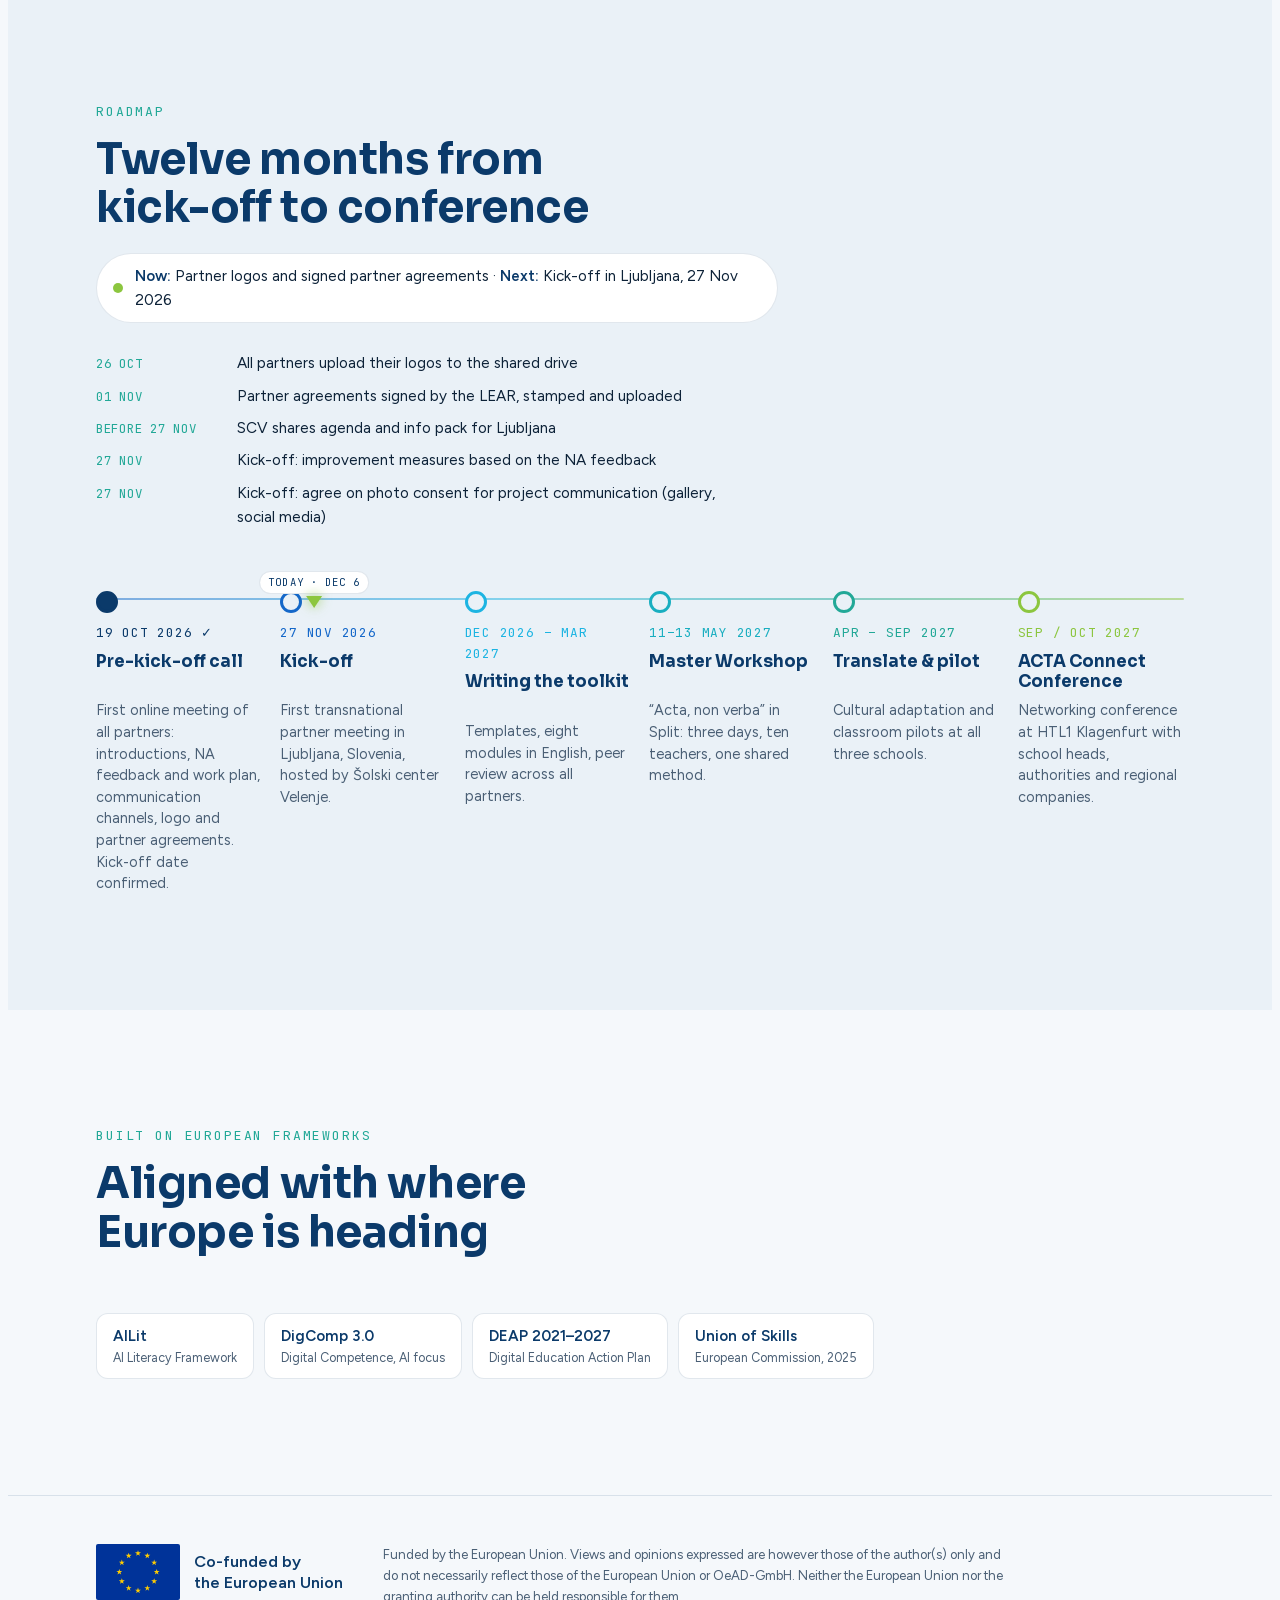
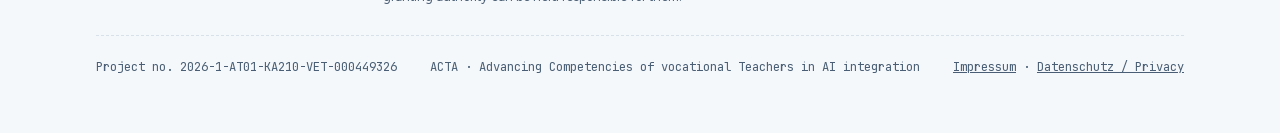
==== commit 20047b54: "News: logo chosen unanimously Co-Authored-By: Claude Opus 5.5 <noreply@anthropic.com>" ====
--- a/acta/index.html
+++ b/acta/index.html
@@ -491,8 +491,8 @@
         </article>
         <article class="post reveal">
           <time datetime="2026-10-20">20 Oct 2026</time>
-          <h3>A first website and a logo vote</h3>
-          <p>The ACTA project website goes online as a first draft. At the same time the partners vote on the project logo, choosing from five concepts prepared by SCV.</p>
+          <h3>A first website and our logo</h3>
+          <p>The ACTA project website goes online as a first draft, and the partners choose the project logo – unanimously.</p>
         </article>
         <article class="post reveal">
           <time datetime="2026-10-19">19 Oct 2026</time>
